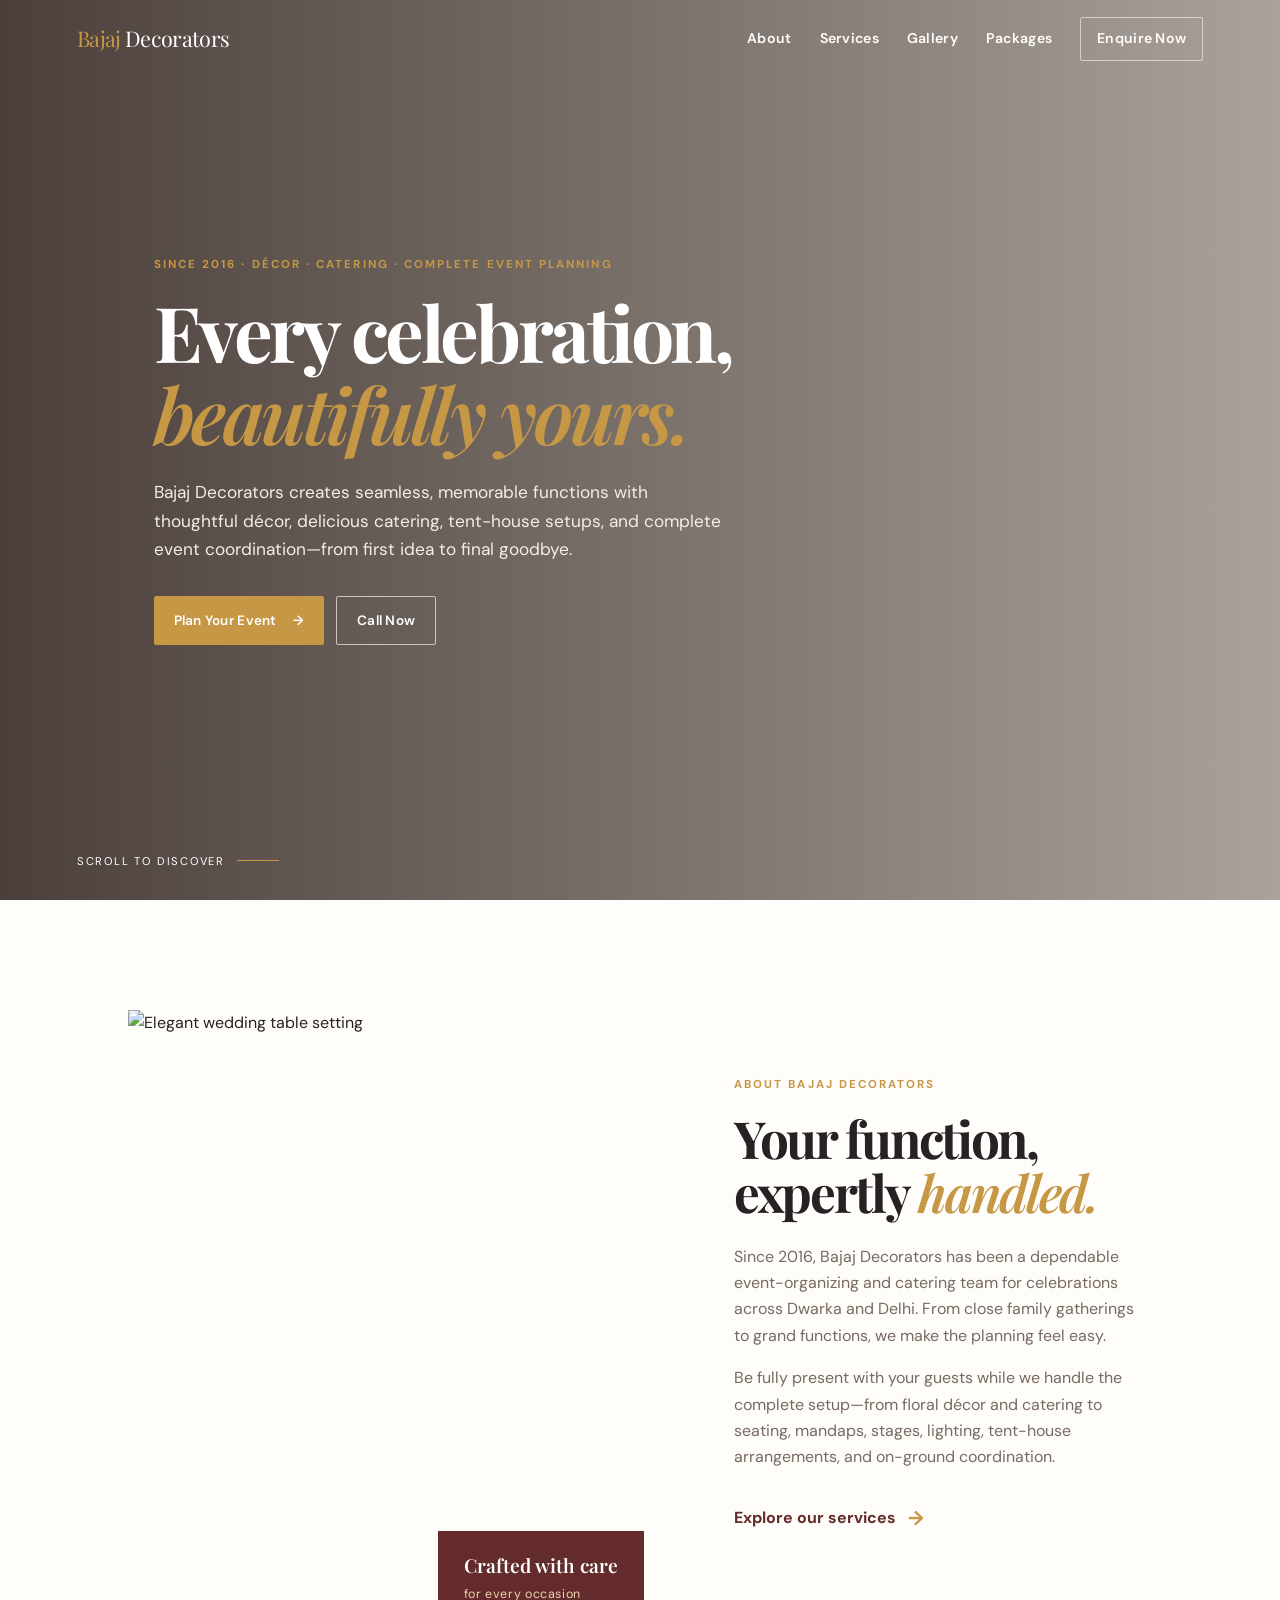
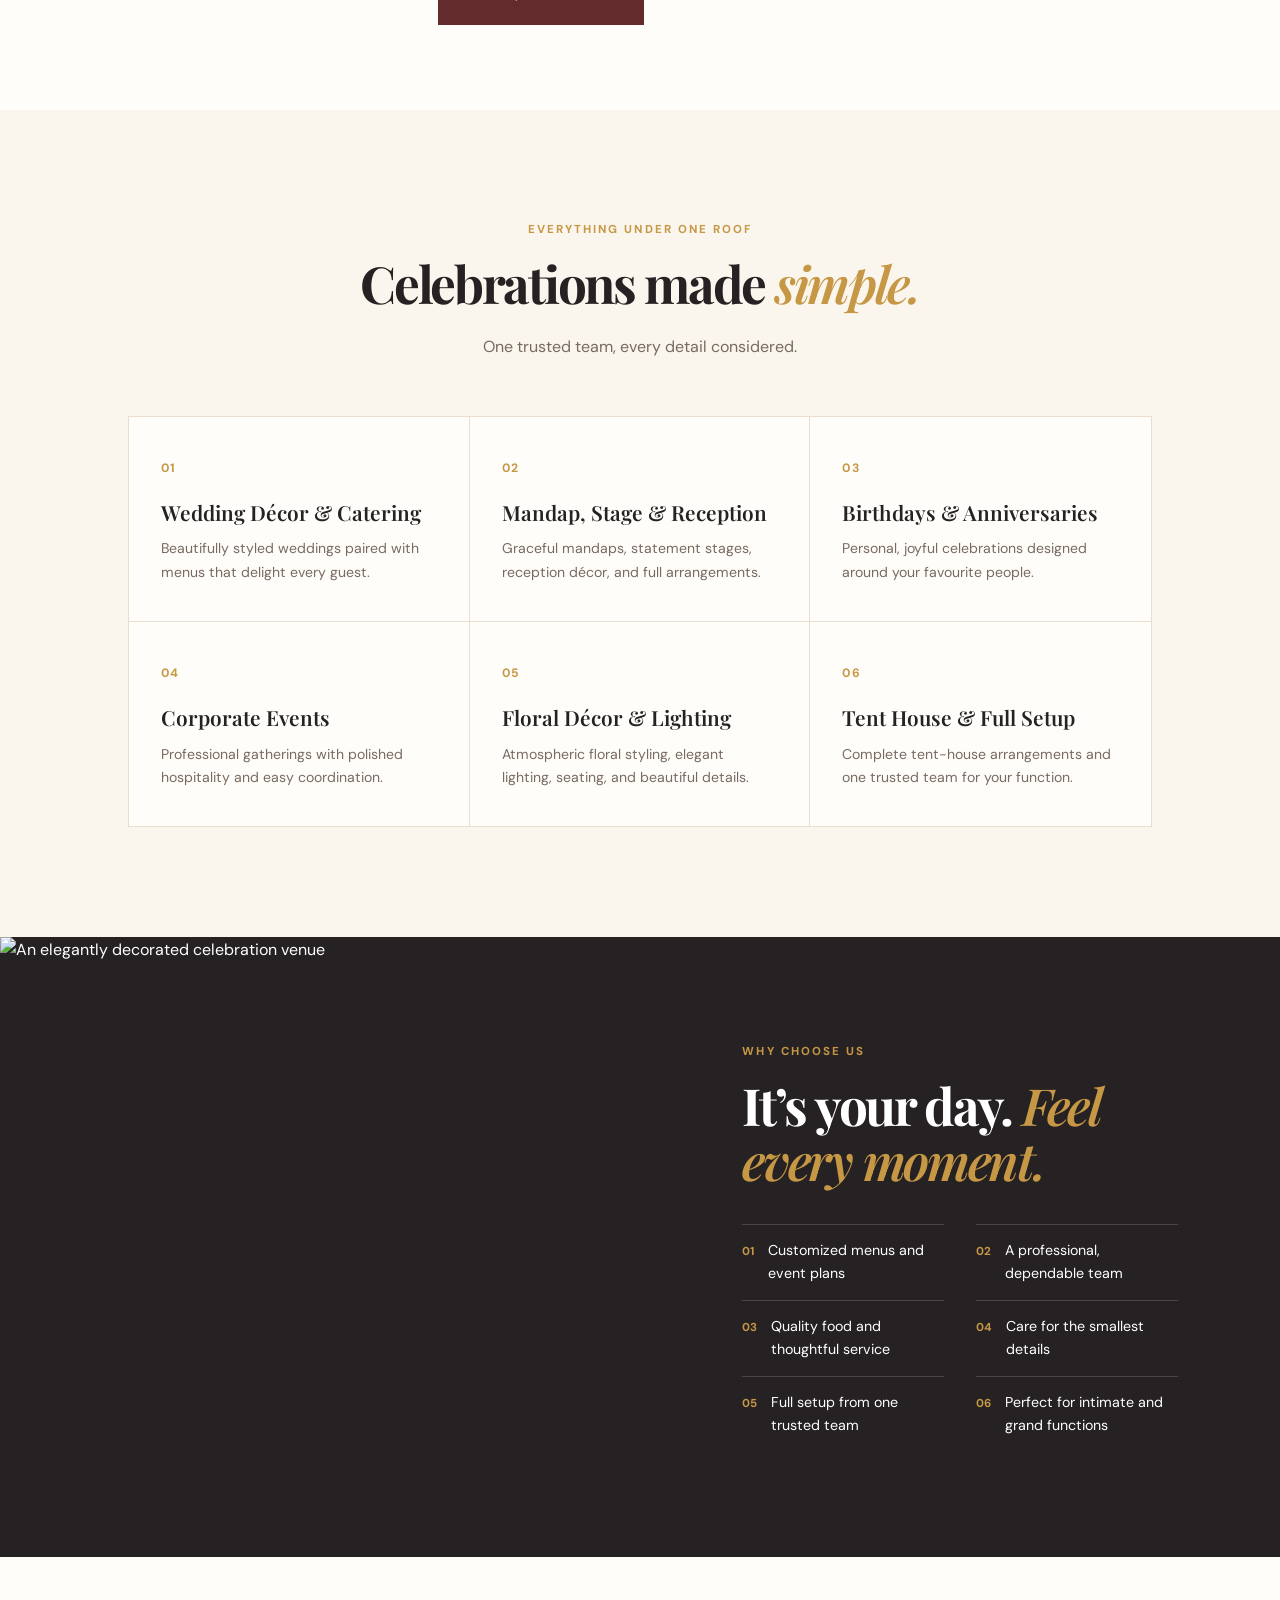
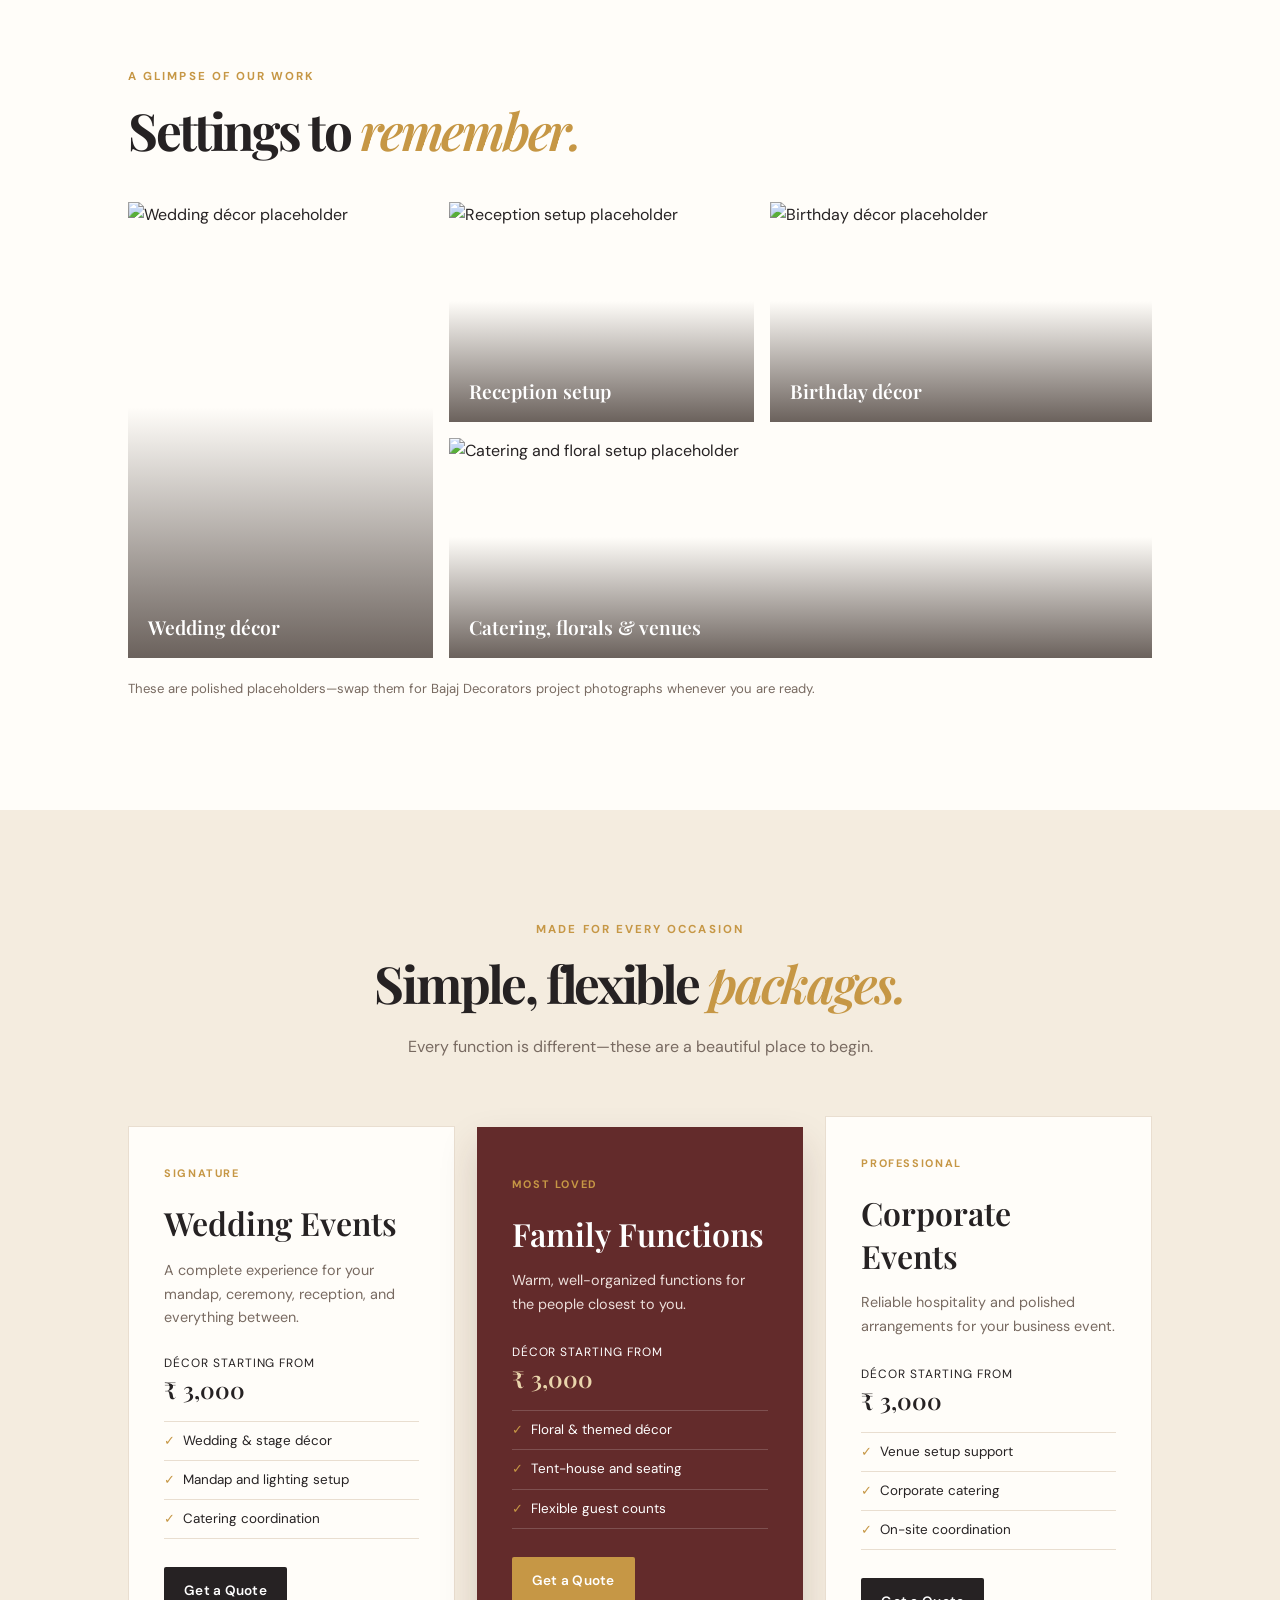
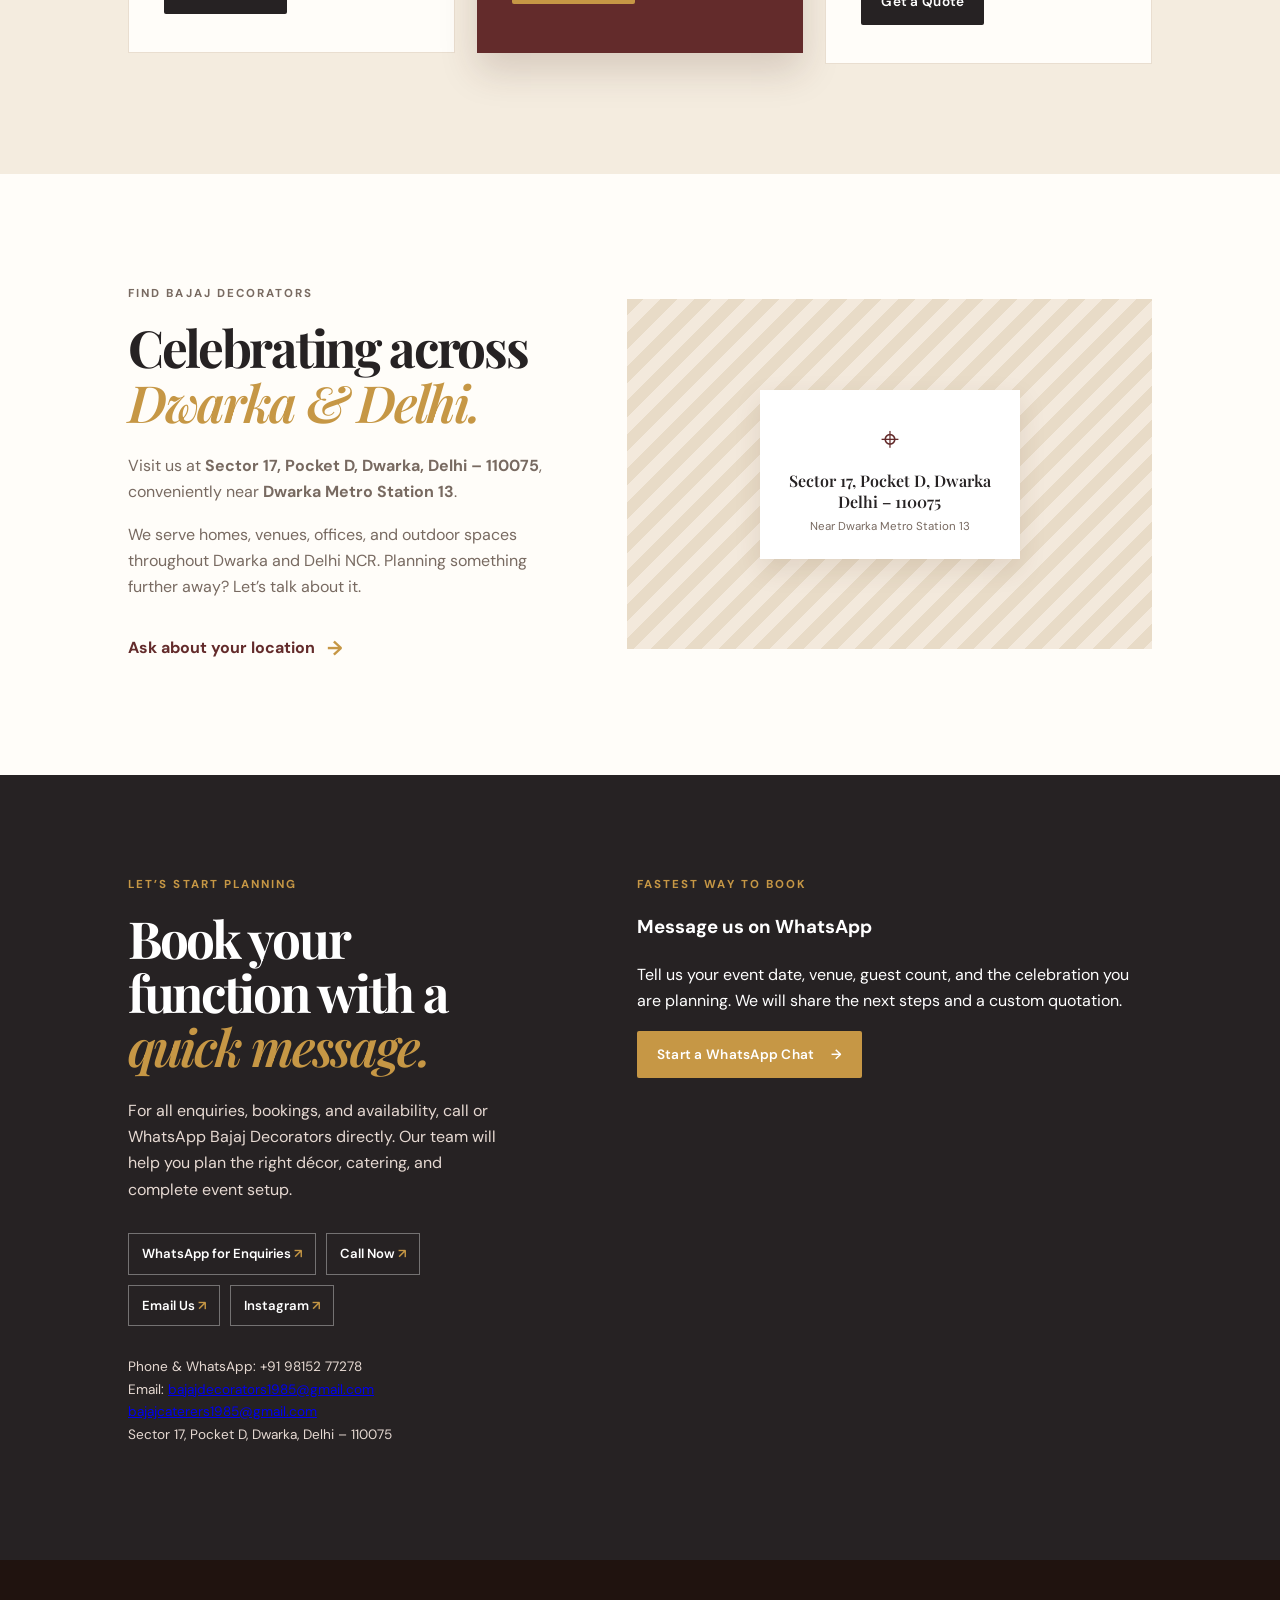
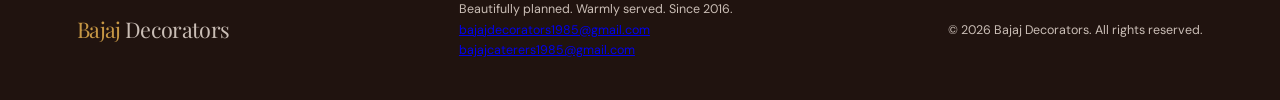
==== index.html @ 20058408 "Add contact-simple.css and updReplace enquiry form with direct WhatsApp contactate contact section A" ====
<!doctype html>
<html lang="en">
<head>
  <meta charset="UTF-8" />
  <meta name="viewport" content="width=device-width, initial-scale=1.0" />
  <meta name="description" content="Bajaj Decorators — wedding décor, catering, tent-house setups, and complete event planning in Dwarka, Delhi." />
  <title>Bajaj Decorators | Event Planning & Catering, Dwarka</title>
  <link rel="preconnect" href="https://fonts.googleapis.com" />
  <link rel="preconnect" href="https://fonts.gstatic.com" crossorigin />
  <link href="https://fonts.googleapis.com/css2?family=DM+Sans:wght@400;500;600;700&family=Playfair+Display:wght@600;700&display=swap" rel="stylesheet" />
  <link rel="stylesheet" href="styles.css" />
  <link rel="stylesheet" href="contact-simple.css" />
  <style>:root { --brown: #262223; }</style>
</head>
<body>
  <header class="site-header" id="top">
    <a class="brand" href="#top" aria-label="Bajaj Decorators home"><span>Bajaj</span> Decorators</a>
    <button class="menu-toggle" aria-label="Open navigation" aria-expanded="false"><span></span><span></span><span></span></button>
    <nav class="nav" aria-label="Main navigation">
      <a href="#about">About</a><a href="#services">Services</a><a href="#gallery">Gallery</a><a href="#packages">Packages</a><a href="#contact" class="nav-cta">Enquire Now</a>
    </nav>
  </header>

  <main>
    <section class="hero">
      <div class="hero-content reveal">
        <p class="eyebrow">Since 2016 · Décor · Catering · Complete Event Planning</p>
        <h1>Every celebration, <em>beautifully yours.</em></h1>
        <p class="hero-copy">Bajaj Decorators creates seamless, memorable functions with thoughtful décor, delicious catering, tent-house setups, and complete event coordination—from first idea to final goodbye.</p>
        <div class="hero-actions"><a class="button button-gold" href="#contact">Plan Your Event <span>→</span></a><a class="button button-outline" href="tel:+919815277278">Call Now</a></div>
      </div>
      <div class="hero-scroll">Scroll to discover <span></span></div>
    </section>

    <section class="intro section" id="about">
      <div class="intro-image reveal"><img src="https://images.unsplash.com/photo-1519225421980-715cb0215aed?auto=format&fit=crop&w=1200&q=85" alt="Elegant wedding table setting" /><div class="image-note">Crafted with care<br><span>for every occasion</span></div></div>
      <div class="intro-copy reveal"><p class="eyebrow">About Bajaj Decorators</p><h2>Your function, expertly <em>handled.</em></h2><p>Since 2016, Bajaj Decorators has been a dependable event-organizing and catering team for celebrations across Dwarka and Delhi. From close family gatherings to grand functions, we make the planning feel easy.</p><p>Be fully present with your guests while we handle the complete setup—from floral décor and catering to seating, mandaps, stages, lighting, tent-house arrangements, and on-ground coordination.</p><a href="#services" class="text-link">Explore our services <span>→</span></a></div>
    </section>

    <section class="services section" id="services">
      <div class="section-heading center reveal"><p class="eyebrow">Everything under one roof</p><h2>Celebrations made <em>simple.</em></h2><p>One trusted team, every detail considered.</p></div>
      <div class="service-grid">
        <article class="service-card reveal"><span>01</span><h3>Wedding Décor & Catering</h3><p>Beautifully styled weddings paired with menus that delight every guest.</p></article>
        <article class="service-card reveal"><span>02</span><h3>Mandap, Stage & Reception</h3><p>Graceful mandaps, statement stages, reception décor, and full arrangements.</p></article>
        <article class="service-card reveal"><span>03</span><h3>Birthdays & Anniversaries</h3><p>Personal, joyful celebrations designed around your favourite people.</p></article>
        <article class="service-card reveal"><span>04</span><h3>Corporate Events</h3><p>Professional gatherings with polished hospitality and easy coordination.</p></article>
        <article class="service-card reveal"><span>05</span><h3>Floral Décor & Lighting</h3><p>Atmospheric floral styling, elegant lighting, seating, and beautiful details.</p></article>
        <article class="service-card reveal"><span>06</span><h3>Tent House & Full Setup</h3><p>Complete tent-house arrangements and one trusted team for your function.</p></article>
      </div>
    </section>

    <section class="why-us"><div class="why-image"><img src="https://images.unsplash.com/photo-1507504031003-b417219a0fde?auto=format&fit=crop&w=1400&q=85" alt="An elegantly decorated celebration venue" /></div><div class="why-content reveal"><p class="eyebrow">Why choose us</p><h2>It’s your day. <em>Feel every moment.</em></h2><div class="reasons"><div><b>01</b><p>Customized menus and event plans</p></div><div><b>02</b><p>A professional, dependable team</p></div><div><b>03</b><p>Quality food and thoughtful service</p></div><div><b>04</b><p>Care for the smallest details</p></div><div><b>05</b><p>Full setup from one trusted team</p></div><div><b>06</b><p>Perfect for intimate and grand functions</p></div></div></div></section>

    <section class="gallery section" id="gallery"><div class="section-heading reveal"><p class="eyebrow">A glimpse of our work</p><h2>Settings to <em>remember.</em></h2></div><div class="gallery-grid"><figure class="gallery-item tall reveal"><img src="https://images.unsplash.com/photo-1464366400600-7168b8af9bc3?auto=format&fit=crop&w=900&q=85" alt="Wedding décor placeholder" /><figcaption>Wedding décor</figcaption></figure><figure class="gallery-item reveal"><img src="https://images.unsplash.com/photo-1519167758481-83f550bb49b3?auto=format&fit=crop&w=900&q=85" alt="Reception setup placeholder" /><figcaption>Reception setup</figcaption></figure><figure class="gallery-item reveal"><img src="https://images.unsplash.com/photo-1530103862676-de8c9debad1d?auto=format&fit=crop&w=900&q=85" alt="Birthday décor placeholder" /><figcaption>Birthday décor</figcaption></figure><figure class="gallery-item wide reveal"><img src="https://images.unsplash.com/photo-1519671482749-fd09be7ccebf?auto=format&fit=crop&w=1200&q=85" alt="Catering and floral setup placeholder" /><figcaption>Catering, florals & venues</figcaption></figure></div><p class="gallery-note">These are polished placeholders—swap them for Bajaj Decorators project photographs whenever you are ready.</p></section>

    <section class="packages section" id="packages"><div class="section-heading center reveal"><p class="eyebrow">Made for every occasion</p><h2>Simple, flexible <em>packages.</em></h2><p>Every function is different—these are a beautiful place to begin.</p></div><div class="package-grid"><article class="package-card reveal"><p class="package-type">Signature</p><h3>Wedding Events</h3><p class="package-copy">A complete experience for your mandap, ceremony, reception, and everything between.</p><p class="price">Décor starting from <strong>₹ 3,000</strong></p><ul><li>Wedding & stage décor</li><li>Mandap and lighting setup</li><li>Catering coordination</li></ul><a href="#contact" class="button button-dark">Get a Quote</a></article><article class="package-card featured reveal"><p class="package-type">Most loved</p><h3>Family Functions</h3><p class="package-copy">Warm, well-organized functions for the people closest to you.</p><p class="price">Décor starting from <strong>₹ 3,000</strong></p><ul><li>Floral & themed décor</li><li>Tent-house and seating</li><li>Flexible guest counts</li></ul><a href="#contact" class="button button-gold">Get a Quote</a></article><article class="package-card reveal"><p class="package-type">Professional</p><h3>Corporate Events</h3><p class="package-copy">Reliable hospitality and polished arrangements for your business event.</p><p class="price">Décor starting from <strong>₹ 3,000</strong></p><ul><li>Venue setup support</li><li>Corporate catering</li><li>On-site coordination</li></ul><a href="#contact" class="button button-dark">Get a Quote</a></article></div></section>

    <section class="location section" id="location"><div class="location-copy reveal"><p class="eyebrow">Find Bajaj Decorators</p><h2>Celebrating across <em>Dwarka & Delhi.</em></h2><p>Visit us at <strong>Sector 17, Pocket D, Dwarka, Delhi – 110075</strong>, conveniently near <strong>Dwarka Metro Station 13</strong>.</p><p>We serve homes, venues, offices, and outdoor spaces throughout Dwarka and Delhi NCR. Planning something further away? Let’s talk about it.</p><a href="#contact" class="text-link">Ask about your location <span>→</span></a></div><div class="map-placeholder reveal"><div><span>⌖</span><b>Sector 17, Pocket D, Dwarka<br>Delhi – 110075</b><small>Near Dwarka Metro Station 13</small></div></div></section>

    <section class="contact" id="contact"><div class="contact-inner"><div class="contact-copy reveal"><p class="eyebrow">Let’s start planning</p><h2>Book your function with a <em>quick message.</em></h2><p>For all enquiries, bookings, and availability, call or WhatsApp Bajaj Decorators directly. Our team will help you plan the right décor, catering, and complete event setup.</p><div class="quick-links"><a href="https://wa.me/919815277278" target="_blank" rel="noopener">WhatsApp for Enquiries <span>↗</span></a><a href="tel:+919815277278">Call Now <span>↗</span></a><a href="mailto:bajajdecorators1985@gmail.com">Email Us <span>↗</span></a><a href="https://www.instagram.com/baraat.and.battalion?utm_source=ig_web_button_share_sheet&amp;stkn=ZDNlZDc0MzIxNw==" target="_blank" rel="noopener">Instagram <span>↗</span></a></div><p class="contact-details">Phone & WhatsApp: +91 98152 77278<br>Email: <a href="mailto:bajajdecorators1985@gmail.com">bajajdecorators1985@gmail.com</a><br><a href="mailto:bajajcaterers1985@gmail.com">bajajcaterers1985@gmail.com</a><br>Sector 17, Pocket D, Dwarka, Delhi – 110075</p></div><div class="contact-message reveal"><p class="eyebrow">Fastest way to book</p><h3>Message us on WhatsApp</h3><p>Tell us your event date, venue, guest count, and the celebration you are planning. We will share the next steps and a custom quotation.</p><a class="button button-gold" href="https://wa.me/919815277278" target="_blank" rel="noopener">Start a WhatsApp Chat <span>→</span></a></div></div></section>
  </main>
  <footer><a class="brand" href="#top"><span>Bajaj</span> Decorators</a><p>Beautifully planned. Warmly served. Since 2016.<br><a href="mailto:bajajdecorators1985@gmail.com">bajajdecorators1985@gmail.com</a><br><a href="mailto:bajajcaterers1985@gmail.com">bajajcaterers1985@gmail.com</a></p><p>© <span id="year"></span> Bajaj Decorators. All rights reserved.</p></footer>
  <script src="script.js"></script>
</body>
</html>
---- styles.css ----
:root{--cream:#fbf6ed;--paper:#fffdf9;--gold:#c69745;--gold-light:#e9d5ac;--maroon:#632b2b;--brown:#2c1c17;--muted:#786a61;--line:#e9ded0;--serif:'Playfair Display',Georgia,serif;--sans:'DM Sans',Arial,sans-serif}*{box-sizing:border-box}html{scroll-behavior:smooth}body{margin:0;background:var(--cream);color:var(--brown);font-family:var(--sans);font-size:16px;line-height:1.65}.site-header{height:78px;width:100%;display:flex;align-items:center;justify-content:space-between;padding:0 clamp(24px,6vw,96px);position:absolute;z-index:10;color:#fff}.brand{font-family:var(--serif);font-size:1.35rem;color:inherit;text-decoration:none;letter-spacing:-.03em}.brand span{color:var(--gold)}.nav{display:flex;align-items:center;gap:28px}.nav a{color:inherit;text-decoration:none;font-size:.88rem;font-weight:600;letter-spacing:.02em}.nav a:not(.nav-cta):hover{color:var(--gold-light)}.nav-cta{border:1px solid rgba(255,255,255,.55);padding:9px 16px;border-radius:2px}.menu-toggle{display:none;background:transparent;border:0;padding:8px}.menu-toggle span{display:block;width:24px;height:2px;background:#fff;margin:5px}.hero{min-height:780px;min-height:100svh;display:flex;align-items:center;padding:130px clamp(24px,12vw,190px);background:linear-gradient(90deg,rgba(30,17,13,.8),rgba(30,17,13,.37)),url('https://images.unsplash.com/photo-1507504031003-b417219a0fde?auto=format&fit=crop&w=2000&q=90') center/cover;color:#fff;position:relative}.hero-content{max-width:680px}.eyebrow{text-transform:uppercase;color:var(--gold);font-size:.72rem;font-weight:700;letter-spacing:.18em;margin:0 0 17px}.hero h1,.section h2,.why-content h2,.contact h2{font:700 clamp(2.75rem,6vw,5.5rem)/1.06 var(--serif);letter-spacing:-.045em;margin:0 0 24px}.section h2,.why-content h2,.contact h2{font-size:clamp(2.25rem,4vw,4rem)}em{font-weight:600;color:var(--gold);font-style:italic}.hero-copy{max-width:570px;font-size:1.08rem;color:#f4ede8;margin-bottom:32px}.hero-actions{display:flex;gap:12px;flex-wrap:wrap}.button{display:inline-flex;align-items:center;justify-content:center;gap:16px;text-decoration:none;border:0;cursor:pointer;font:600 .85rem var(--sans);letter-spacing:.02em;padding:15px 20px;border-radius:2px;transition:.25s}.button:hover{transform:translateY(-3px);box-shadow:0 10px 20px rgba(31,15,7,.16)}.button-gold{background:var(--gold);color:#fff}.button-outline{border:1px solid rgba(255,255,255,.65);color:#fff}.button-dark{background:var(--brown);color:#fff}.hero-scroll{font-size:.7rem;text-transform:uppercase;letter-spacing:.16em;position:absolute;bottom:30px;left:clamp(24px,6vw,96px);display:flex;gap:12px;align-items:center}.hero-scroll span{width:42px;height:1px;background:var(--gold)}.section{padding:110px clamp(24px,10vw,160px)}.intro{display:grid;grid-template-columns:1.08fr .92fr;align-items:center;gap:clamp(45px,9vw,140px);background:var(--paper)}.intro-image{position:relative}.intro-image img{display:block;width:100%;height:590px;object-fit:cover}.image-note{background:var(--maroon);color:#fff;padding:22px 26px;position:absolute;bottom:-25px;right:-25px;font:600 1.2rem/1.3 var(--serif)}.image-note span{font:400 .78rem var(--sans);color:var(--gold-light);letter-spacing:.05em}.intro-copy>p:not(.eyebrow),.location-copy>p{color:var(--muted);max-width:540px}.text-link{display:inline-flex;margin-top:15px;gap:12px;align-items:center;color:var(--maroon);font-weight:700;text-decoration:none}.text-link span{color:var(--gold);font-size:1.25rem}.services{background:var(--cream)}.center{text-align:center}.section-heading{max-width:670px;margin:0 auto 55px}.section-heading>p:last-child{color:var(--muted)}.service-grid{display:grid;grid-template-columns:repeat(3,1fr);border:1px solid var(--line)}.service-card{padding:37px 32px;border-right:1px solid var(--line);border-bottom:1px solid var(--line);background:var(--paper);transition:.25s}.service-card:nth-child(3n){border-right:0}.service-card:nth-last-child(-n+3){border-bottom:0}.service-card:hover{background:var(--maroon);color:#fff;transform:scale(1.02);position:relative;z-index:1;box-shadow:0 10px 24px #50201d33}.service-card span{color:var(--gold);font-size:.76rem;font-weight:700;letter-spacing:.1em}.service-card h3{font:600 1.3rem/1.22 var(--serif);margin:20px 0 12px}.service-card p{font-size:.88rem;color:var(--muted);margin:0}.service-card:hover p{color:#f3ddd2}.why-us{display:grid;grid-template-columns:1fr 1fr;background:var(--brown);color:#fff}.why-image{min-height:620px}.why-image img{width:100%;height:100%;object-fit:cover}.why-content{padding:90px clamp(30px,8vw,120px);align-self:center}.why-content h2{max-width:540px}.reasons{display:grid;grid-template-columns:1fr 1fr;gap:0 32px;margin-top:37px}.reasons div{border-top:1px solid #ffffff2b;padding:14px 0;display:flex;gap:14px;align-items:baseline}.reasons b{color:var(--gold);font-size:.72rem}.reasons p{font-size:.89rem;margin:0}.gallery{background:var(--paper)}.gallery .section-heading{margin:0 0 45px}.gallery-grid{display:grid;grid-template-columns:1fr 1fr 1.25fr;grid-template-rows:220px 220px;gap:16px}.gallery-item{position:relative;overflow:hidden;margin:0}.gallery-item img{width:100%;height:100%;object-fit:cover;display:block;transition:.5s}.gallery-item:hover img{transform:scale(1.07)}.gallery-item:after{content:'';position:absolute;inset:0;background:linear-gradient(transparent 45%,#1e110ba8)}.gallery-item figcaption{position:absolute;bottom:18px;left:20px;color:#fff;font:600 1.2rem var(--serif);z-index:1}.gallery-item.tall{grid-row:span 2}.gallery-item.wide{grid-column:span 2}.gallery-note{font-size:.82rem;color:var(--muted);margin:20px 0 0}.packages{background:#f4ecdf}.package-grid{display:grid;grid-template-columns:repeat(3,1fr);gap:22px;align-items:center;max-width:1170px;margin:auto}.package-card{background:var(--paper);padding:38px 35px;border:1px solid var(--line);min-height:440px}.package-card.featured{background:var(--maroon);color:#fff;padding-top:49px;padding-bottom:49px;border:0;box-shadow:0 18px 35px #48231c2b}.package-type{text-transform:uppercase;letter-spacing:.15em;font-size:.68rem;color:var(--gold);font-weight:700;margin:0 0 18px}.package-card h3{font:600 2rem var(--serif);margin:0 0 12px}.package-copy{font-size:.9rem;color:var(--muted);min-height:50px}.featured .package-copy{color:#ecdeda}.price{font-size:.75rem;text-transform:uppercase;letter-spacing:.08em;margin:24px 0 16px}.price strong{display:block;font:600 1.45rem var(--serif);text-transform:none;letter-spacing:0;color:var(--brown)}.featured .price strong{color:var(--gold-light)}.package-card ul{padding:0;list-style:none;border-top:1px solid var(--line);margin:0 0 28px}.package-card li{font-size:.84rem;padding:8px 0;border-bottom:1px solid var(--line)}.package-card li:before{content:'✓';color:var(--gold);margin-right:8px}.featured ul,.featured li{border-color:#ffffff2c}.location{display:grid;grid-template-columns:.9fr 1.1fr;gap:70px;align-items:center;background:var(--paper)}.map-placeholder{background:linear-gradient(135deg,#e8dbc7 25%,#f3e9dc 25% 50%,#e8dbc7 50% 75%,#f3e9dc 75%);background-size:34px 34px;min-height:350px;display:grid;place-items:center;text-align:center}.map-placeholder div{background:#fff;padding:23px 29px;box-shadow:0 10px 25px #5933181e;display:grid;gap:5px}.map-placeholder span{color:var(--maroon);font-size:2rem}.map-placeholder b{font:600 1rem var(--serif)}.map-placeholder small{color:var(--muted);font-size:.72rem}.contact{background:var(--brown);color:#fff;padding:100px clamp(24px,10vw,160px)}.contact-inner{display:grid;grid-template-columns:.85fr 1.15fr;gap:clamp(50px,10vw,150px);max-width:1250px;margin:auto}.contact-copy>p:not(.eyebrow){color:#e6d9d2;max-width:440px}.quick-links{display:flex;flex-wrap:wrap;gap:10px;margin:30px 0}.quick-links a{border:1px solid #ffffff5c;color:#fff;text-decoration:none;padding:9px 13px;font-size:.82rem;font-weight:600}.quick-links span{color:var(--gold)}.contact-details{font-size:.85rem;color:var(--gold-light)}.enquiry-form{background:var(--paper);padding:33px;color:var(--brown);display:grid;gap:17px}.enquiry-form label{font-size:.76rem;font-weight:700;letter-spacing:.04em;display:grid;gap:6px}.enquiry-form input,.enquiry-form select,.enquiry-form textarea{font:400 .9rem var(--sans);padding:11px 0;border:0;border-bottom:1px solid var(--line);background:transparent;color:var(--brown);outline:none}.enquiry-form input:focus,.enquiry-form select:focus,.enquiry-form textarea:focus{border-color:var(--gold)}.form-row{display:grid;grid-template-columns:1fr 1fr;gap:22px}.form-status{margin:0;color:var(--maroon);font-size:.83rem}footer{display:grid;grid-template-columns:1fr 1fr 1fr;gap:20px;align-items:center;padding:27px clamp(24px,6vw,96px);background:#20130f;color:#cabeb6;font-size:.78rem}footer p:last-child{text-align:right}.reveal{opacity:0;transform:translateY(18px);transition:opacity .7s ease,transform .7s ease}.reveal.visible{opacity:1;transform:none}@media(max-width:850px){.site-header{height:65px;padding:0 24px}.menu-toggle{display:block;z-index:2}.nav{display:none;position:absolute;top:0;right:0;left:0;padding:80px 24px 24px;background:var(--brown);flex-direction:column;align-items:flex-start;gap:18px}.nav.open{display:flex}.nav-cta{width:100%;text-align:center}.hero{min-height:650px;padding:110px 24px 80px}.hero-scroll{left:24px}.section{padding:75px 24px}.intro,.location,.contact-inner{grid-template-columns:1fr}.intro-image img{height:430px}.intro{gap:55px}.image-note{right:12px;bottom:-18px}.service-grid{grid-template-columns:1fr 1fr}.service-card:nth-child(3n){border-right:1px solid var(--line)}.service-card:nth-child(2n){border-right:0}.service-card:nth-last-child(-n+3){border-bottom:1px solid var(--line)}.service-card:nth-last-child(-n+2){border-bottom:0}.why-us{grid-template-columns:1fr}.why-image{min-height:350px}.why-content{padding:70px 24px}.gallery-grid{grid-template-columns:1fr 1fr;grid-template-rows:200px 200px 200px}.gallery-item.tall{grid-row:span 2}.gallery-item.wide{grid-column:span 2}.package-grid{grid-template-columns:1fr;max-width:500px}.package-card,.package-card.featured{min-height:0;padding:35px}.location{gap:40px}.contact{padding:75px 24px}footer{grid-template-columns:1fr;text-align:center;padding:30px 24px}footer p{margin:0}footer p:last-child{text-align:center}}@media(max-width:480px){.hero h1{font-size:2.85rem}.hero-copy{font-size:.96rem}.section h2,.why-content h2,.contact h2{font-size:2.45rem}.service-grid,.reasons,.gallery-grid,.form-row{grid-template-columns:1fr}.service-card,.service-card:nth-child(3n){border-right:0}.service-card:nth-last-child(-n+2){border-bottom:1px solid var(--line)}.service-card:last-child{border-bottom:0}.gallery-grid{grid-template-rows:220px 180px 180px 200px}.gallery-item.tall{grid-row:span 1}.gallery-item.wide{grid-column:span 1}.reasons{gap:0}.map-placeholder{min-height:260px}}
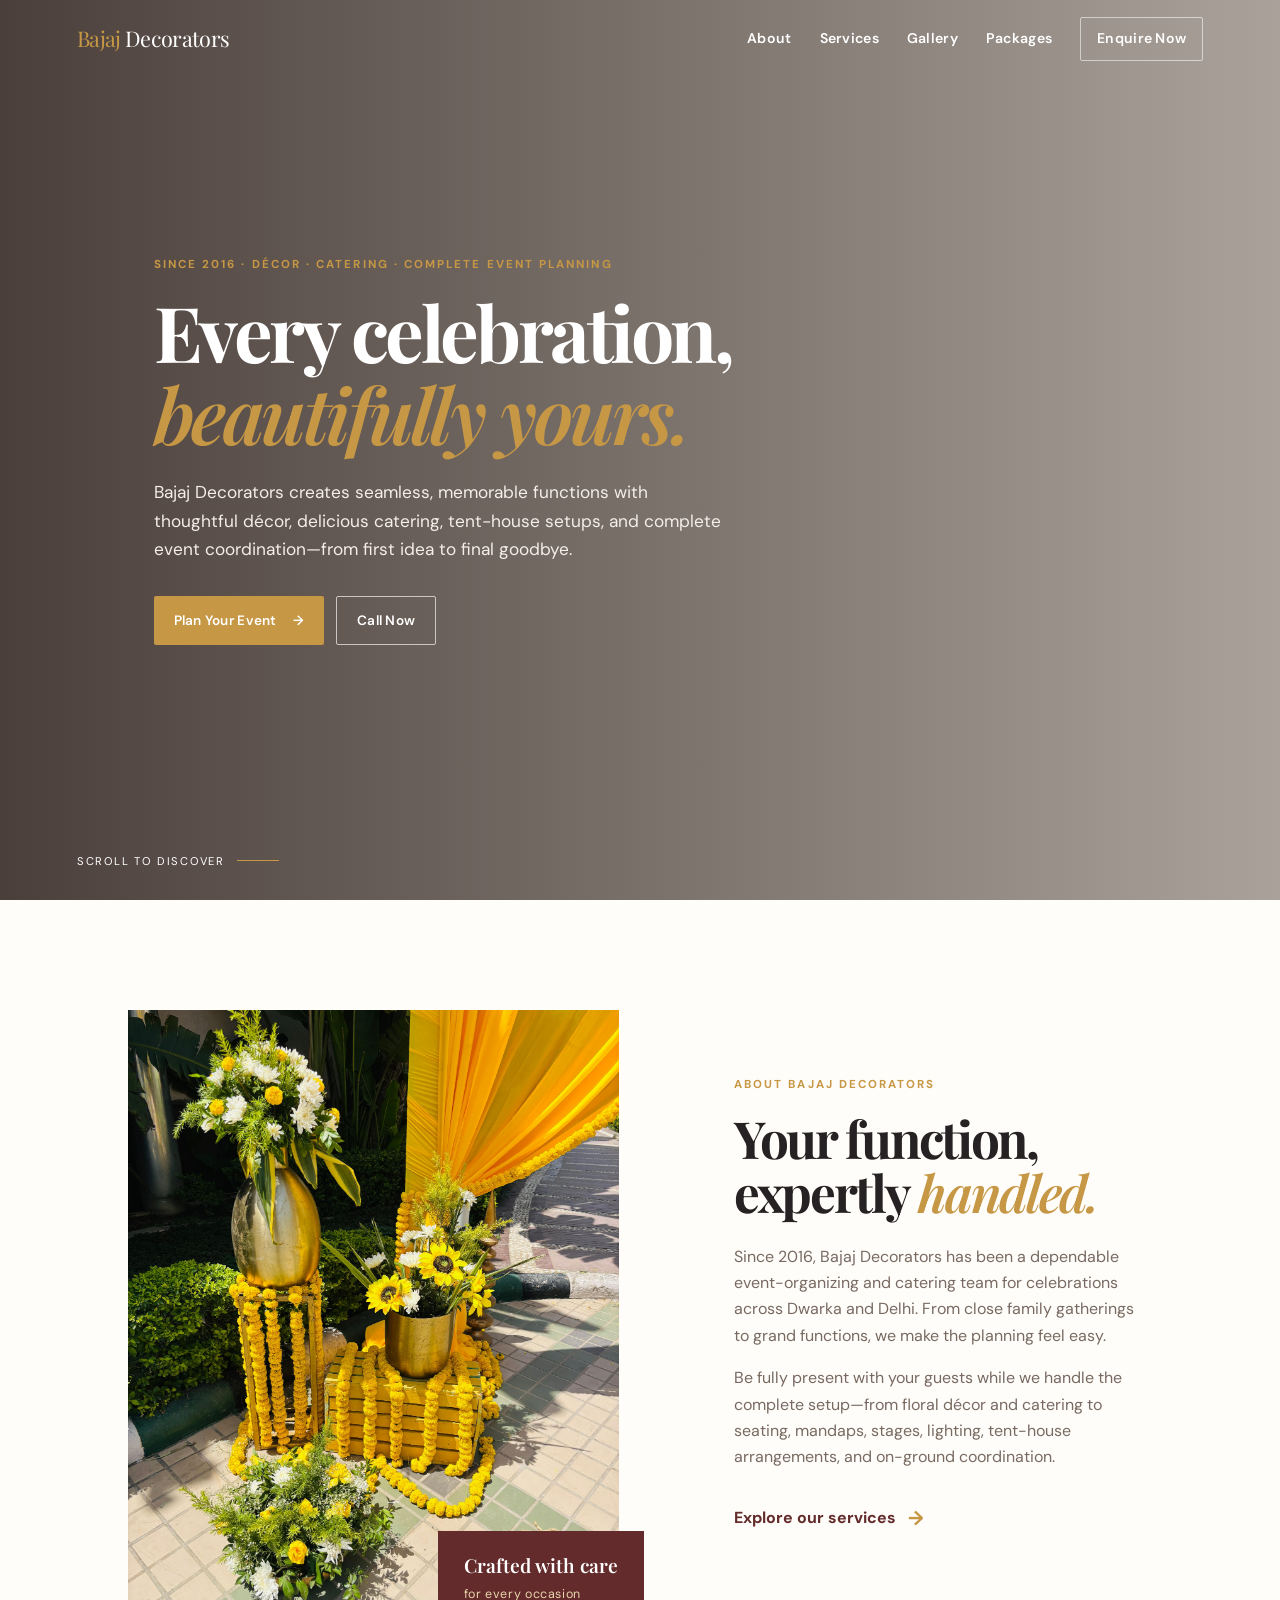
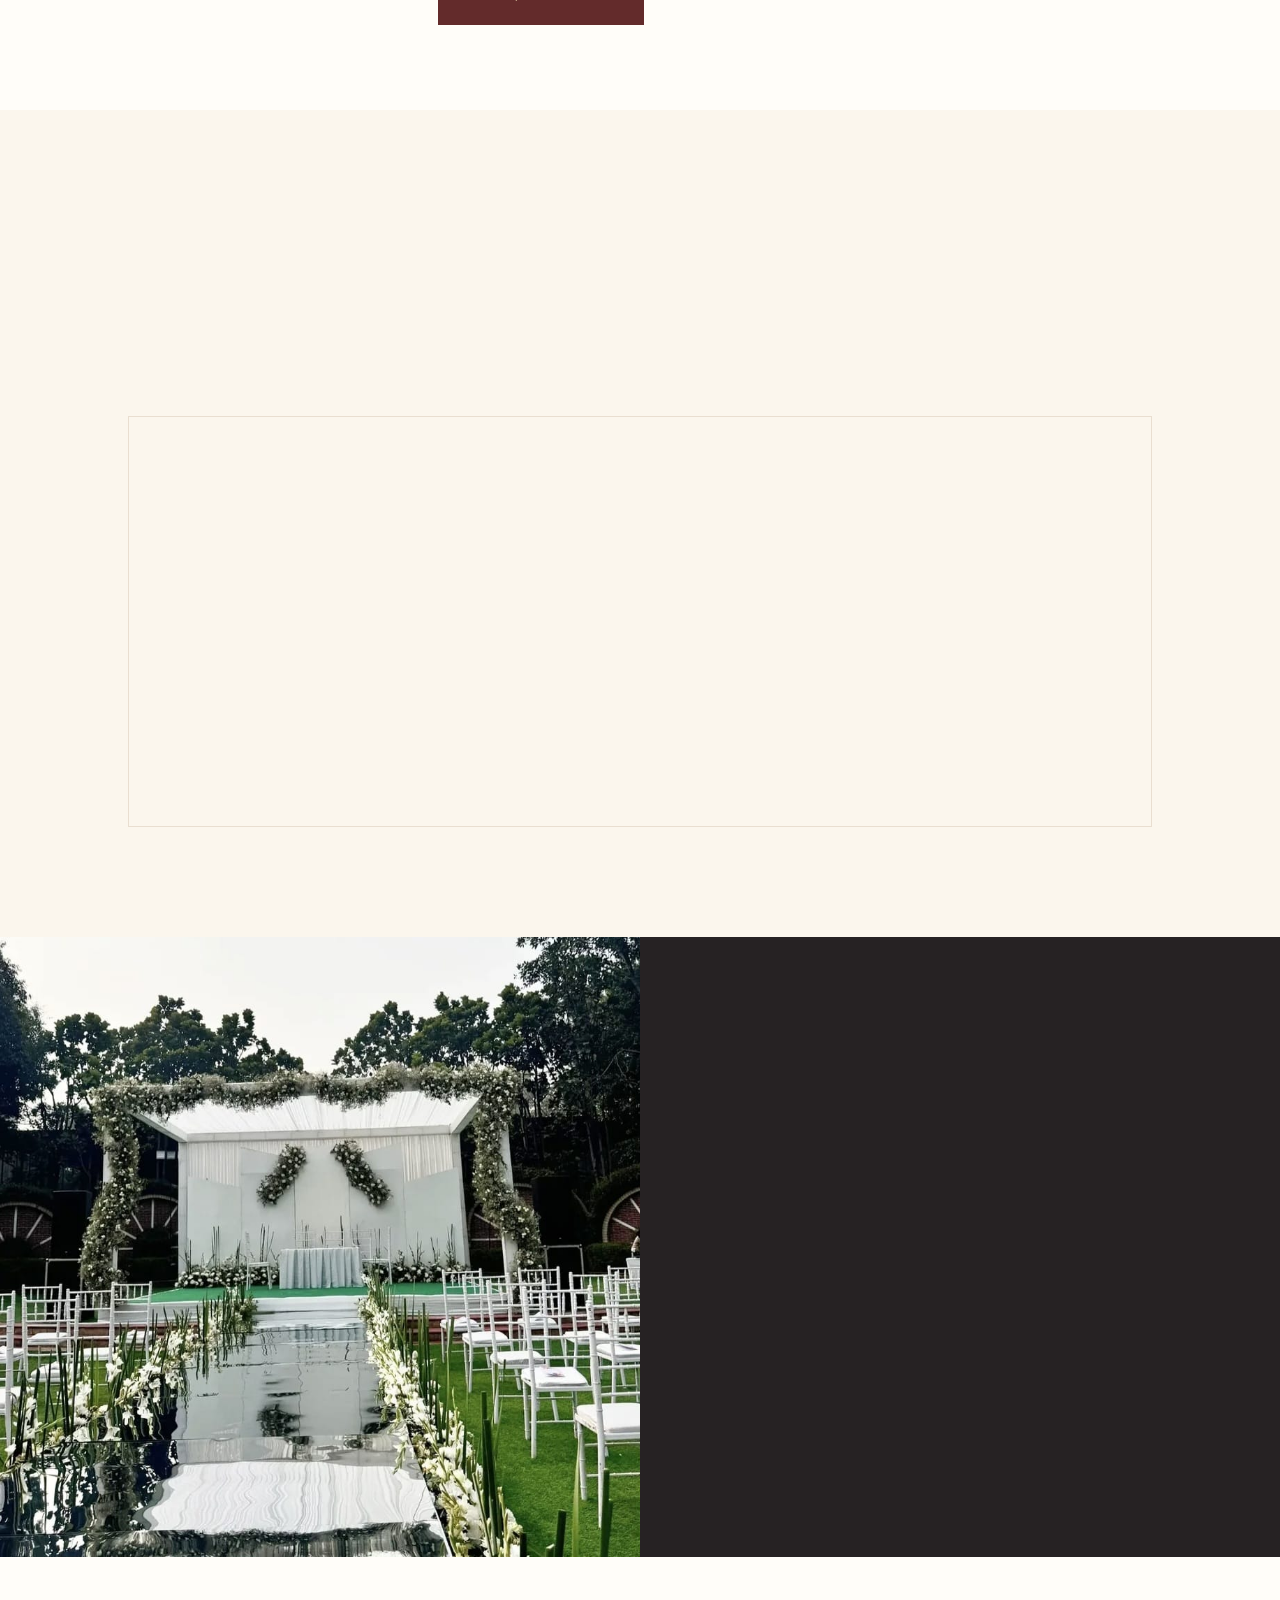
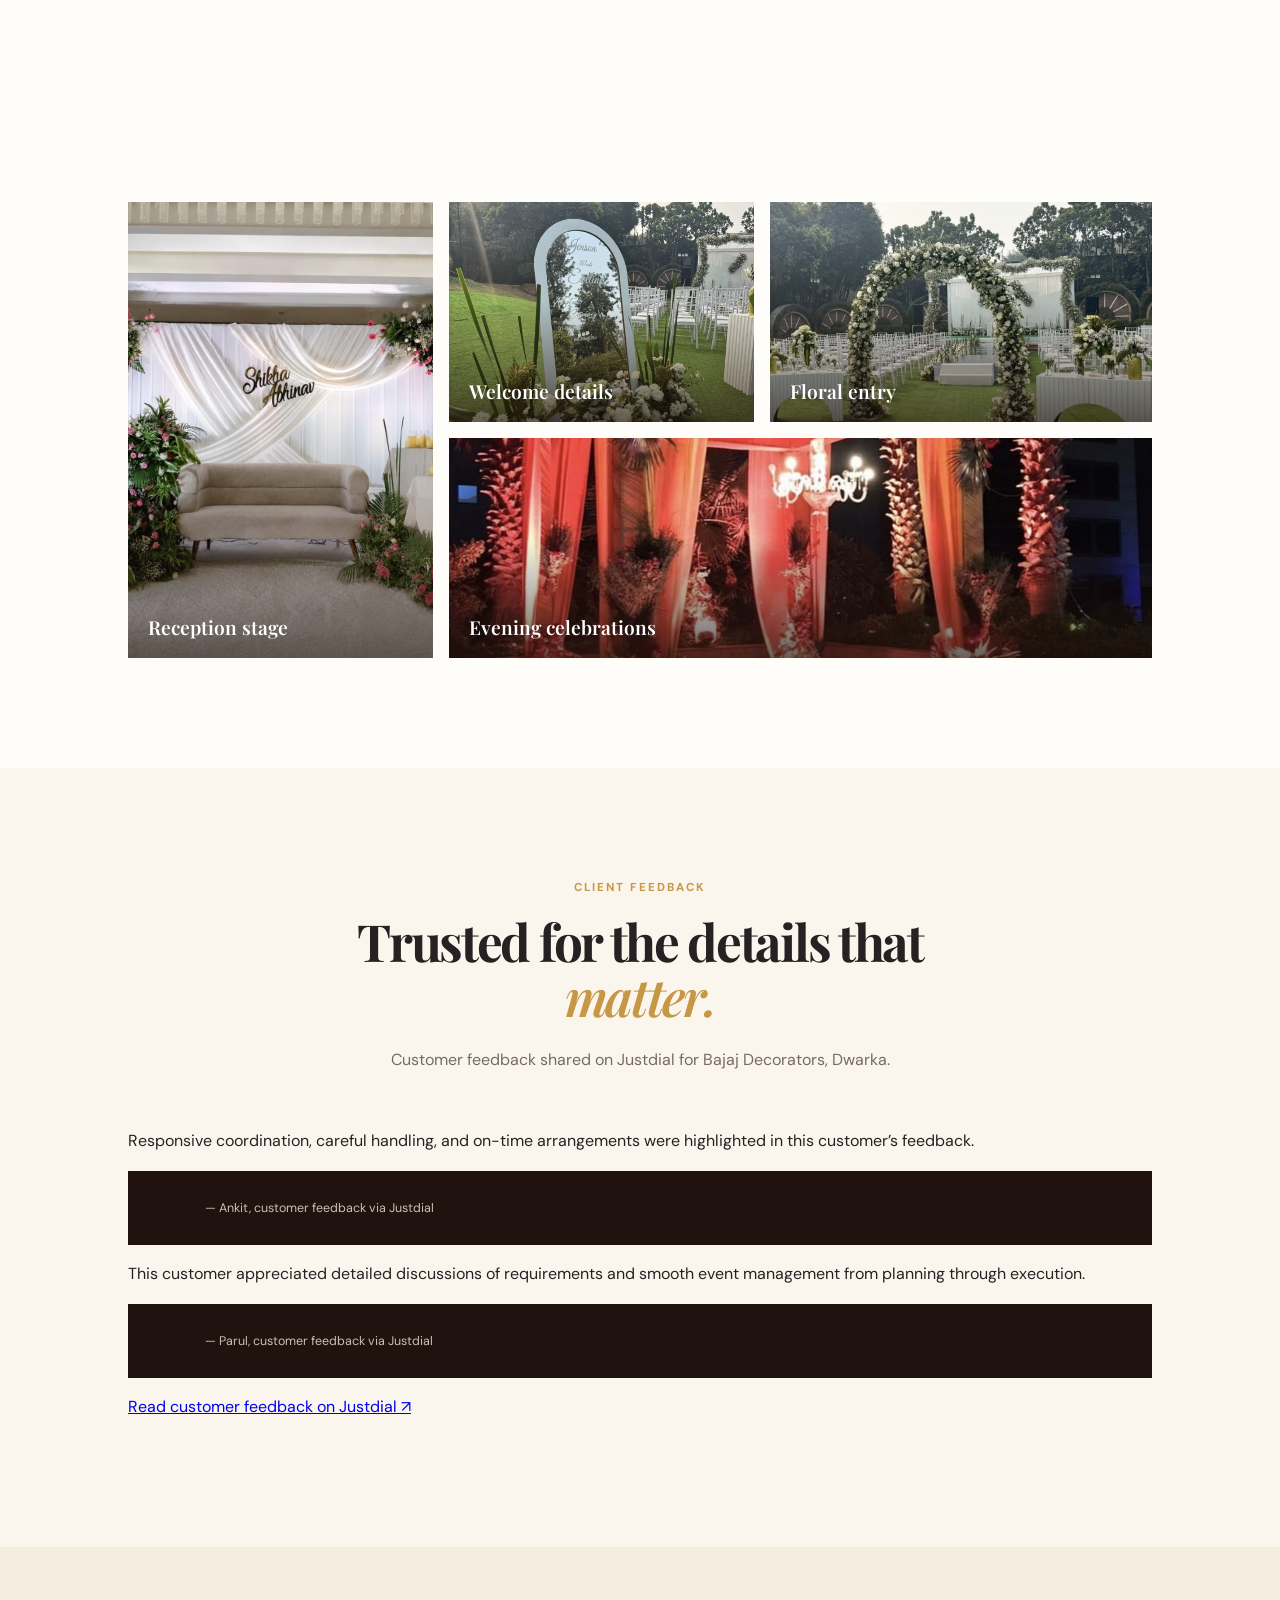
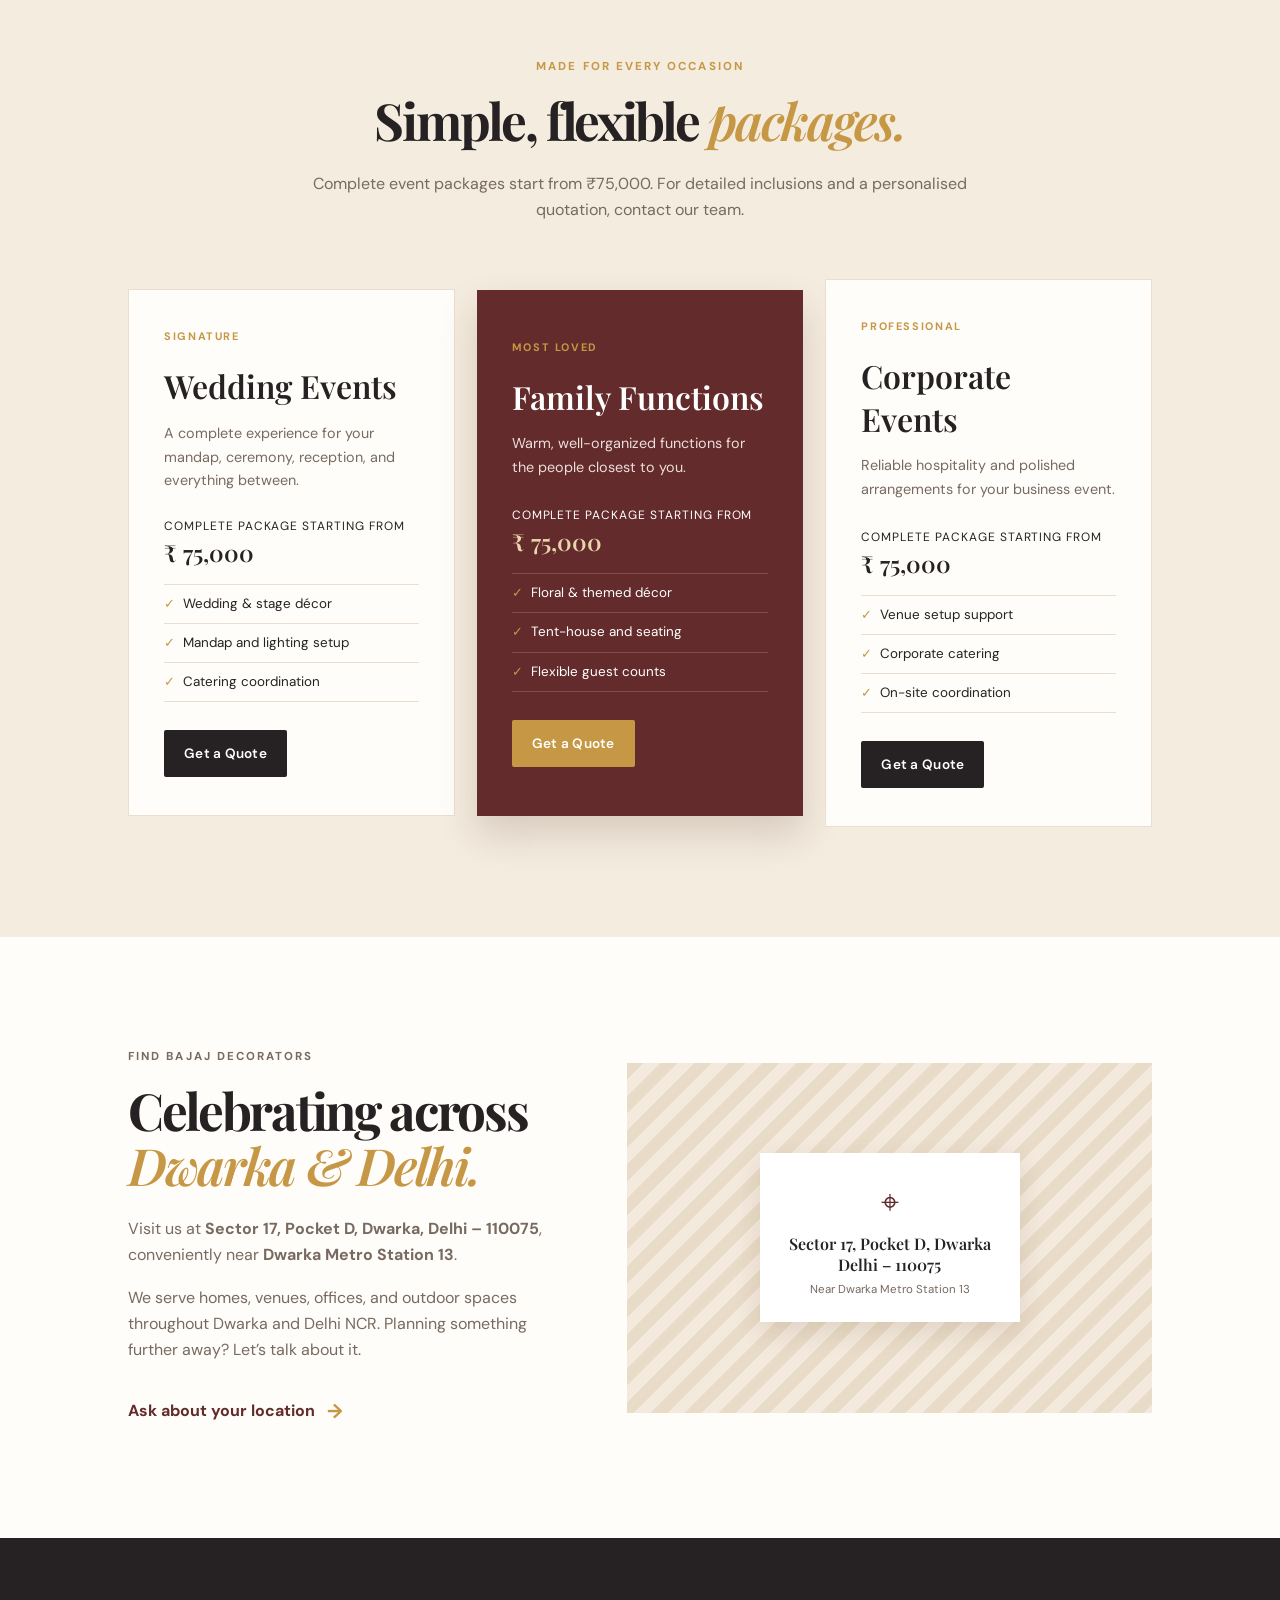
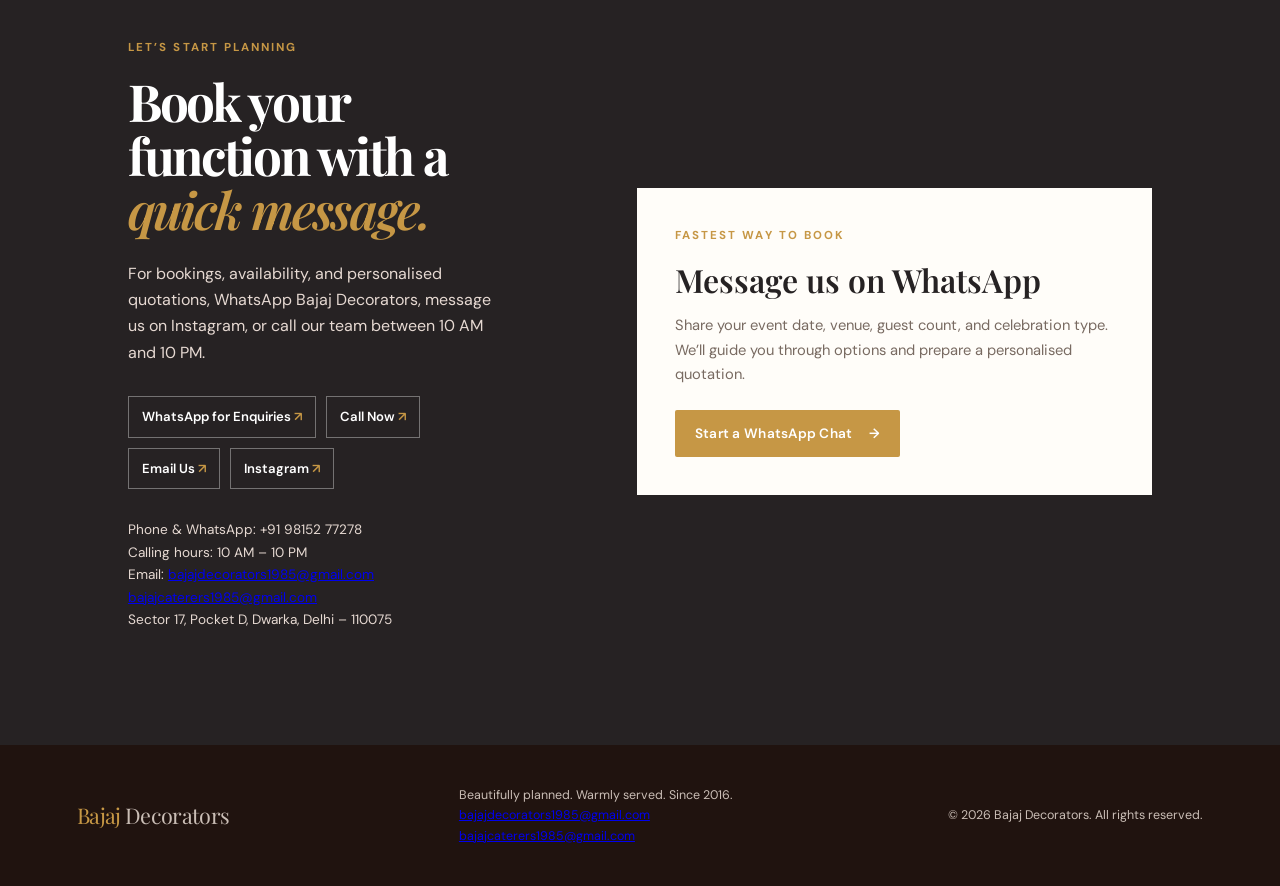
==== commit 8d74c816: "Refactor index.html structure and content" ====
--- a/index.html
+++ b/index.html
@@ -13,51 +13,17 @@
   <style>:root { --brown: #262223; }</style>
 </head>
 <body>
-  <header class="site-header" id="top">
-    <a class="brand" href="#top" aria-label="Bajaj Decorators home"><span>Bajaj</span> Decorators</a>
-    <button class="menu-toggle" aria-label="Open navigation" aria-expanded="false"><span></span><span></span><span></span></button>
-    <nav class="nav" aria-label="Main navigation">
-      <a href="#about">About</a><a href="#services">Services</a><a href="#gallery">Gallery</a><a href="#packages">Packages</a><a href="#contact" class="nav-cta">Enquire Now</a>
-    </nav>
-  </header>
-
+  <header class="site-header" id="top"><a class="brand" href="#top" aria-label="Bajaj Decorators home"><span>Bajaj</span> Decorators</a><button class="menu-toggle" aria-label="Open navigation" aria-expanded="false"><span></span><span></span><span></span></button><nav class="nav" aria-label="Main navigation"><a href="#about">About</a><a href="#services">Services</a><a href="#gallery">Gallery</a><a href="#packages">Packages</a><a href="#contact" class="nav-cta">Enquire Now</a></nav></header>
   <main>
-    <section class="hero">
-      <div class="hero-content reveal">
-        <p class="eyebrow">Since 2016 · Décor · Catering · Complete Event Planning</p>
-        <h1>Every celebration, <em>beautifully yours.</em></h1>
-        <p class="hero-copy">Bajaj Decorators creates seamless, memorable functions with thoughtful décor, delicious catering, tent-house setups, and complete event coordination—from first idea to final goodbye.</p>
-        <div class="hero-actions"><a class="button button-gold" href="#contact">Plan Your Event <span>→</span></a><a class="button button-outline" href="tel:+919815277278">Call Now</a></div>
-      </div>
-      <div class="hero-scroll">Scroll to discover <span></span></div>
-    </section>
-
-    <section class="intro section" id="about">
-      <div class="intro-image reveal"><img src="https://images.unsplash.com/photo-1519225421980-715cb0215aed?auto=format&fit=crop&w=1200&q=85" alt="Elegant wedding table setting" /><div class="image-note">Crafted with care<br><span>for every occasion</span></div></div>
-      <div class="intro-copy reveal"><p class="eyebrow">About Bajaj Decorators</p><h2>Your function, expertly <em>handled.</em></h2><p>Since 2016, Bajaj Decorators has been a dependable event-organizing and catering team for celebrations across Dwarka and Delhi. From close family gatherings to grand functions, we make the planning feel easy.</p><p>Be fully present with your guests while we handle the complete setup—from floral décor and catering to seating, mandaps, stages, lighting, tent-house arrangements, and on-ground coordination.</p><a href="#services" class="text-link">Explore our services <span>→</span></a></div>
-    </section>
-
-    <section class="services section" id="services">
-      <div class="section-heading center reveal"><p class="eyebrow">Everything under one roof</p><h2>Celebrations made <em>simple.</em></h2><p>One trusted team, every detail considered.</p></div>
-      <div class="service-grid">
-        <article class="service-card reveal"><span>01</span><h3>Wedding Décor & Catering</h3><p>Beautifully styled weddings paired with menus that delight every guest.</p></article>
-        <article class="service-card reveal"><span>02</span><h3>Mandap, Stage & Reception</h3><p>Graceful mandaps, statement stages, reception décor, and full arrangements.</p></article>
-        <article class="service-card reveal"><span>03</span><h3>Birthdays & Anniversaries</h3><p>Personal, joyful celebrations designed around your favourite people.</p></article>
-        <article class="service-card reveal"><span>04</span><h3>Corporate Events</h3><p>Professional gatherings with polished hospitality and easy coordination.</p></article>
-        <article class="service-card reveal"><span>05</span><h3>Floral Décor & Lighting</h3><p>Atmospheric floral styling, elegant lighting, seating, and beautiful details.</p></article>
-        <article class="service-card reveal"><span>06</span><h3>Tent House & Full Setup</h3><p>Complete tent-house arrangements and one trusted team for your function.</p></article>
-      </div>
-    </section>
-
-    <section class="why-us"><div class="why-image"><img src="https://images.unsplash.com/photo-1507504031003-b417219a0fde?auto=format&fit=crop&w=1400&q=85" alt="An elegantly decorated celebration venue" /></div><div class="why-content reveal"><p class="eyebrow">Why choose us</p><h2>It’s your day. <em>Feel every moment.</em></h2><div class="reasons"><div><b>01</b><p>Customized menus and event plans</p></div><div><b>02</b><p>A professional, dependable team</p></div><div><b>03</b><p>Quality food and thoughtful service</p></div><div><b>04</b><p>Care for the smallest details</p></div><div><b>05</b><p>Full setup from one trusted team</p></div><div><b>06</b><p>Perfect for intimate and grand functions</p></div></div></div></section>
-
-    <section class="gallery section" id="gallery"><div class="section-heading reveal"><p class="eyebrow">A glimpse of our work</p><h2>Settings to <em>remember.</em></h2></div><div class="gallery-grid"><figure class="gallery-item tall reveal"><img src="https://images.unsplash.com/photo-1464366400600-7168b8af9bc3?auto=format&fit=crop&w=900&q=85" alt="Wedding décor placeholder" /><figcaption>Wedding décor</figcaption></figure><figure class="gallery-item reveal"><img src="https://images.unsplash.com/photo-1519167758481-83f550bb49b3?auto=format&fit=crop&w=900&q=85" alt="Reception setup placeholder" /><figcaption>Reception setup</figcaption></figure><figure class="gallery-item reveal"><img src="https://images.unsplash.com/photo-1530103862676-de8c9debad1d?auto=format&fit=crop&w=900&q=85" alt="Birthday décor placeholder" /><figcaption>Birthday décor</figcaption></figure><figure class="gallery-item wide reveal"><img src="https://images.unsplash.com/photo-1519671482749-fd09be7ccebf?auto=format&fit=crop&w=1200&q=85" alt="Catering and floral setup placeholder" /><figcaption>Catering, florals & venues</figcaption></figure></div><p class="gallery-note">These are polished placeholders—swap them for Bajaj Decorators project photographs whenever you are ready.</p></section>
-
-    <section class="packages section" id="packages"><div class="section-heading center reveal"><p class="eyebrow">Made for every occasion</p><h2>Simple, flexible <em>packages.</em></h2><p>Every function is different—these are a beautiful place to begin.</p></div><div class="package-grid"><article class="package-card reveal"><p class="package-type">Signature</p><h3>Wedding Events</h3><p class="package-copy">A complete experience for your mandap, ceremony, reception, and everything between.</p><p class="price">Décor starting from <strong>₹ 3,000</strong></p><ul><li>Wedding & stage décor</li><li>Mandap and lighting setup</li><li>Catering coordination</li></ul><a href="#contact" class="button button-dark">Get a Quote</a></article><article class="package-card featured reveal"><p class="package-type">Most loved</p><h3>Family Functions</h3><p class="package-copy">Warm, well-organized functions for the people closest to you.</p><p class="price">Décor starting from <strong>₹ 3,000</strong></p><ul><li>Floral & themed décor</li><li>Tent-house and seating</li><li>Flexible guest counts</li></ul><a href="#contact" class="button button-gold">Get a Quote</a></article><article class="package-card reveal"><p class="package-type">Professional</p><h3>Corporate Events</h3><p class="package-copy">Reliable hospitality and polished arrangements for your business event.</p><p class="price">Décor starting from <strong>₹ 3,000</strong></p><ul><li>Venue setup support</li><li>Corporate catering</li><li>On-site coordination</li></ul><a href="#contact" class="button button-dark">Get a Quote</a></article></div></section>
-
+    <section class="hero"><div class="hero-content reveal"><p class="eyebrow">Since 2016 · Décor · Catering · Complete Event Planning</p><h1>Every celebration, <em>beautifully yours.</em></h1><p class="hero-copy">Bajaj Decorators creates seamless, memorable functions with thoughtful décor, delicious catering, tent-house setups, and complete event coordination—from first idea to final goodbye.</p><div class="hero-actions"><a class="button button-gold" href="#contact">Plan Your Event <span>→</span></a><a class="button button-outline" href="tel:+919815277278">Call Now</a></div></div><div class="hero-scroll">Scroll to discover <span></span></div></section>
+    <section class="intro section" id="about"><div class="intro-image reveal"><img src="haldi-floral-decor.jpg" alt="Yellow floral décor for a celebration" /><div class="image-note">Crafted with care<br><span>for every occasion</span></div></div><div class="intro-copy reveal"><p class="eyebrow">About Bajaj Decorators</p><h2>Your function, expertly <em>handled.</em></h2><p>Since 2016, Bajaj Decorators has been a dependable event-organizing and catering team for celebrations across Dwarka and Delhi. From close family gatherings to grand functions, we make the planning feel easy.</p><p>Be fully present with your guests while we handle the complete setup—from floral décor and catering to seating, mandaps, stages, lighting, tent-house arrangements, and on-ground coordination.</p><a href="#services" class="text-link">Explore our services <span>→</span></a></div></section>
+    <section class="services section" id="services"><div class="section-heading center reveal"><p class="eyebrow">Everything under one roof</p><h2>Celebrations made <em>simple.</em></h2><p>One trusted team, every detail considered.</p></div><div class="service-grid"><article class="service-card reveal"><span>01</span><h3>Wedding Décor & Catering</h3><p>Beautifully styled weddings paired with menus that delight every guest.</p></article><article class="service-card reveal"><span>02</span><h3>Mandap, Stage & Reception</h3><p>Graceful mandaps, statement stages, reception décor, and full arrangements.</p></article><article class="service-card reveal"><span>03</span><h3>Birthdays & Anniversaries</h3><p>Personal, joyful celebrations designed around your favourite people.</p></article><article class="service-card reveal"><span>04</span><h3>Corporate Events</h3><p>Professional gatherings with polished hospitality and easy coordination.</p></article><article class="service-card reveal"><span>05</span><h3>Floral Décor & Lighting</h3><p>Atmospheric floral styling, elegant lighting, seating, and beautiful details.</p></article><article class="service-card reveal"><span>06</span><h3>Tent House & Full Setup</h3><p>Complete tent-house arrangements and one trusted team for your function.</p></article></div></section>
+    <section class="why-us"><div class="why-image"><img src="outdoor-ceremony.jpg" alt="Outdoor ceremony setup with aisle and stage décor" /></div><div class="why-content reveal"><p class="eyebrow">Why choose us</p><h2>It’s your day. <em>Feel every moment.</em></h2><div class="reasons"><div><b>01</b><p>Customized menus and event plans</p></div><div><b>02</b><p>A professional, dependable team</p></div><div><b>03</b><p>Quality food and thoughtful service</p></div><div><b>04</b><p>Care for the smallest details</p></div><div><b>05</b><p>Full setup from one trusted team</p></div><div><b>06</b><p>Perfect for intimate and grand functions</p></div></div></div></section>
+    <section class="gallery section" id="gallery"><div class="section-heading reveal"><p class="eyebrow">A glimpse of our work</p><h2>Settings to <em>remember.</em></h2></div><div class="gallery-grid"><figure class="gallery-item tall reveal"><img src="reception-stage-decor.jpg" alt="Elegant floral reception stage décor" /><figcaption>Reception stage</figcaption></figure><figure class="gallery-item reveal"><img src="welcome-mirror-decor.jpg" alt="Floral welcome mirror for a wedding event" /><figcaption>Welcome details</figcaption></figure><figure class="gallery-item reveal"><img src="floral-entry-arch.jpg" alt="White floral entry arch at an outdoor event" /><figcaption>Floral entry</figcaption></figure><figure class="gallery-item wide reveal"><img src="evening-event-lighting.jpg" alt="Evening celebration décor with warm lighting" /><figcaption>Evening celebrations</figcaption></figure></div></section>
+    <section class="reviews section" id="reviews"><div class="section-heading center reveal"><p class="eyebrow">Client feedback</p><h2>Trusted for the details that <em>matter.</em></h2><p>Customer feedback shared on Justdial for Bajaj Decorators, Dwarka.</p></div><div class="review-grid"><article class="review-card reveal"><p>Responsive coordination, careful handling, and on-time arrangements were highlighted in this customer’s feedback.</p><footer>— Ankit, customer feedback via Justdial</footer></article><article class="review-card reveal"><p>This customer appreciated detailed discussions of requirements and smooth event management from planning through execution.</p><footer>— Parul, customer feedback via Justdial</footer></article></div><p class="review-source"><a href="https://www.justdial.com/Delhi/Bajaj-Decorators-Dwarka-Metro-Station-13-Dwarka/011PXX11-XX11-120618015837-C3C9_BZDET" target="_blank" rel="noopener">Read customer feedback on Justdial ↗</a></p></section>
+    <section class="packages section" id="packages"><div class="section-heading center reveal"><p class="eyebrow">Made for every occasion</p><h2>Simple, flexible <em>packages.</em></h2><p>Complete event packages start from ₹75,000. For detailed inclusions and a personalised quotation, contact our team.</p></div><div class="package-grid"><article class="package-card reveal"><p class="package-type">Signature</p><h3>Wedding Events</h3><p class="package-copy">A complete experience for your mandap, ceremony, reception, and everything between.</p><p class="price">Complete package starting from <strong>₹ 75,000</strong></p><ul><li>Wedding & stage décor</li><li>Mandap and lighting setup</li><li>Catering coordination</li></ul><a href="#contact" class="button button-dark">Get a Quote</a></article><article class="package-card featured reveal"><p class="package-type">Most loved</p><h3>Family Functions</h3><p class="package-copy">Warm, well-organized functions for the people closest to you.</p><p class="price">Complete package starting from <strong>₹ 75,000</strong></p><ul><li>Floral & themed décor</li><li>Tent-house and seating</li><li>Flexible guest counts</li></ul><a href="#contact" class="button button-gold">Get a Quote</a></article><article class="package-card reveal"><p class="package-type">Professional</p><h3>Corporate Events</h3><p class="package-copy">Reliable hospitality and polished arrangements for your business event.</p><p class="price">Complete package starting from <strong>₹ 75,000</strong></p><ul><li>Venue setup support</li><li>Corporate catering</li><li>On-site coordination</li></ul><a href="#contact" class="button button-dark">Get a Quote</a></article></div></section>
     <section class="location section" id="location"><div class="location-copy reveal"><p class="eyebrow">Find Bajaj Decorators</p><h2>Celebrating across <em>Dwarka & Delhi.</em></h2><p>Visit us at <strong>Sector 17, Pocket D, Dwarka, Delhi – 110075</strong>, conveniently near <strong>Dwarka Metro Station 13</strong>.</p><p>We serve homes, venues, offices, and outdoor spaces throughout Dwarka and Delhi NCR. Planning something further away? Let’s talk about it.</p><a href="#contact" class="text-link">Ask about your location <span>→</span></a></div><div class="map-placeholder reveal"><div><span>⌖</span><b>Sector 17, Pocket D, Dwarka<br>Delhi – 110075</b><small>Near Dwarka Metro Station 13</small></div></div></section>
-
-    <section class="contact" id="contact"><div class="contact-inner"><div class="contact-copy reveal"><p class="eyebrow">Let’s start planning</p><h2>Book your function with a <em>quick message.</em></h2><p>For all enquiries, bookings, and availability, call or WhatsApp Bajaj Decorators directly. Our team will help you plan the right décor, catering, and complete event setup.</p><div class="quick-links"><a href="https://wa.me/919815277278" target="_blank" rel="noopener">WhatsApp for Enquiries <span>↗</span></a><a href="tel:+919815277278">Call Now <span>↗</span></a><a href="mailto:bajajdecorators1985@gmail.com">Email Us <span>↗</span></a><a href="https://www.instagram.com/baraat.and.battalion?utm_source=ig_web_button_share_sheet&amp;stkn=ZDNlZDc0MzIxNw==" target="_blank" rel="noopener">Instagram <span>↗</span></a></div><p class="contact-details">Phone & WhatsApp: +91 98152 77278<br>Email: <a href="mailto:bajajdecorators1985@gmail.com">bajajdecorators1985@gmail.com</a><br><a href="mailto:bajajcaterers1985@gmail.com">bajajcaterers1985@gmail.com</a><br>Sector 17, Pocket D, Dwarka, Delhi – 110075</p></div><div class="contact-message reveal"><p class="eyebrow">Fastest way to book</p><h3>Message us on WhatsApp</h3><p>Tell us your event date, venue, guest count, and the celebration you are planning. We will share the next steps and a custom quotation.</p><a class="button button-gold" href="https://wa.me/919815277278" target="_blank" rel="noopener">Start a WhatsApp Chat <span>→</span></a></div></div></section>
+    <section class="contact" id="contact"><div class="contact-inner"><div class="contact-copy reveal"><p class="eyebrow">Let’s start planning</p><h2>Book your function with a <em>quick message.</em></h2><p>For bookings, availability, and personalised quotations, WhatsApp Bajaj Decorators, message us on Instagram, or call our team between 10 AM and 10 PM.</p><div class="quick-links"><a href="https://wa.me/919815277278" target="_blank" rel="noopener">WhatsApp for Enquiries <span>↗</span></a><a href="tel:+919815277278">Call Now <span>↗</span></a><a href="mailto:bajajdecorators1985@gmail.com">Email Us <span>↗</span></a><a href="https://www.instagram.com/baraat.and.battalion?utm_source=ig_web_button_share_sheet&amp;stkn=ZDNlZDc0MzIxNw==" target="_blank" rel="noopener">Instagram <span>↗</span></a></div><p class="contact-details">Phone & WhatsApp: +91 98152 77278<br>Calling hours: 10 AM – 10 PM<br>Email: <a href="mailto:bajajdecorators1985@gmail.com">bajajdecorators1985@gmail.com</a><br><a href="mailto:bajajcaterers1985@gmail.com">bajajcaterers1985@gmail.com</a><br>Sector 17, Pocket D, Dwarka, Delhi – 110075</p></div><div class="contact-message reveal"><p class="eyebrow">Fastest way to book</p><h3>Message us on WhatsApp</h3><p>Share your event date, venue, guest count, and celebration type. We’ll guide you through options and prepare a personalised quotation.</p><a class="button button-gold" href="https://wa.me/919815277278" target="_blank" rel="noopener">Start a WhatsApp Chat <span>→</span></a></div></div></section>
   </main>
   <footer><a class="brand" href="#top"><span>Bajaj</span> Decorators</a><p>Beautifully planned. Warmly served. Since 2016.<br><a href="mailto:bajajdecorators1985@gmail.com">bajajdecorators1985@gmail.com</a><br><a href="mailto:bajajcaterers1985@gmail.com">bajajcaterers1985@gmail.com</a></p><p>© <span id="year"></span> Bajaj Decorators. All rights reserved.</p></footer>
   <script src="script.js"></script>
--- a/contact-simple.css
+++ b/contact-simple.css
@@ -0,0 +1,2 @@
+.contact-message{background:var(--paper);color:var(--brown);padding:38px;align-self:center}.contact-message h3{font:600 2rem/1.15 var(--serif);margin:0 0 15px}.contact-message p:not(.eyebrow){color:var(--muted);font-size:.92rem;margin:0 0 24px}
+@media(max-width:850px){.contact-message{padding:30px}}
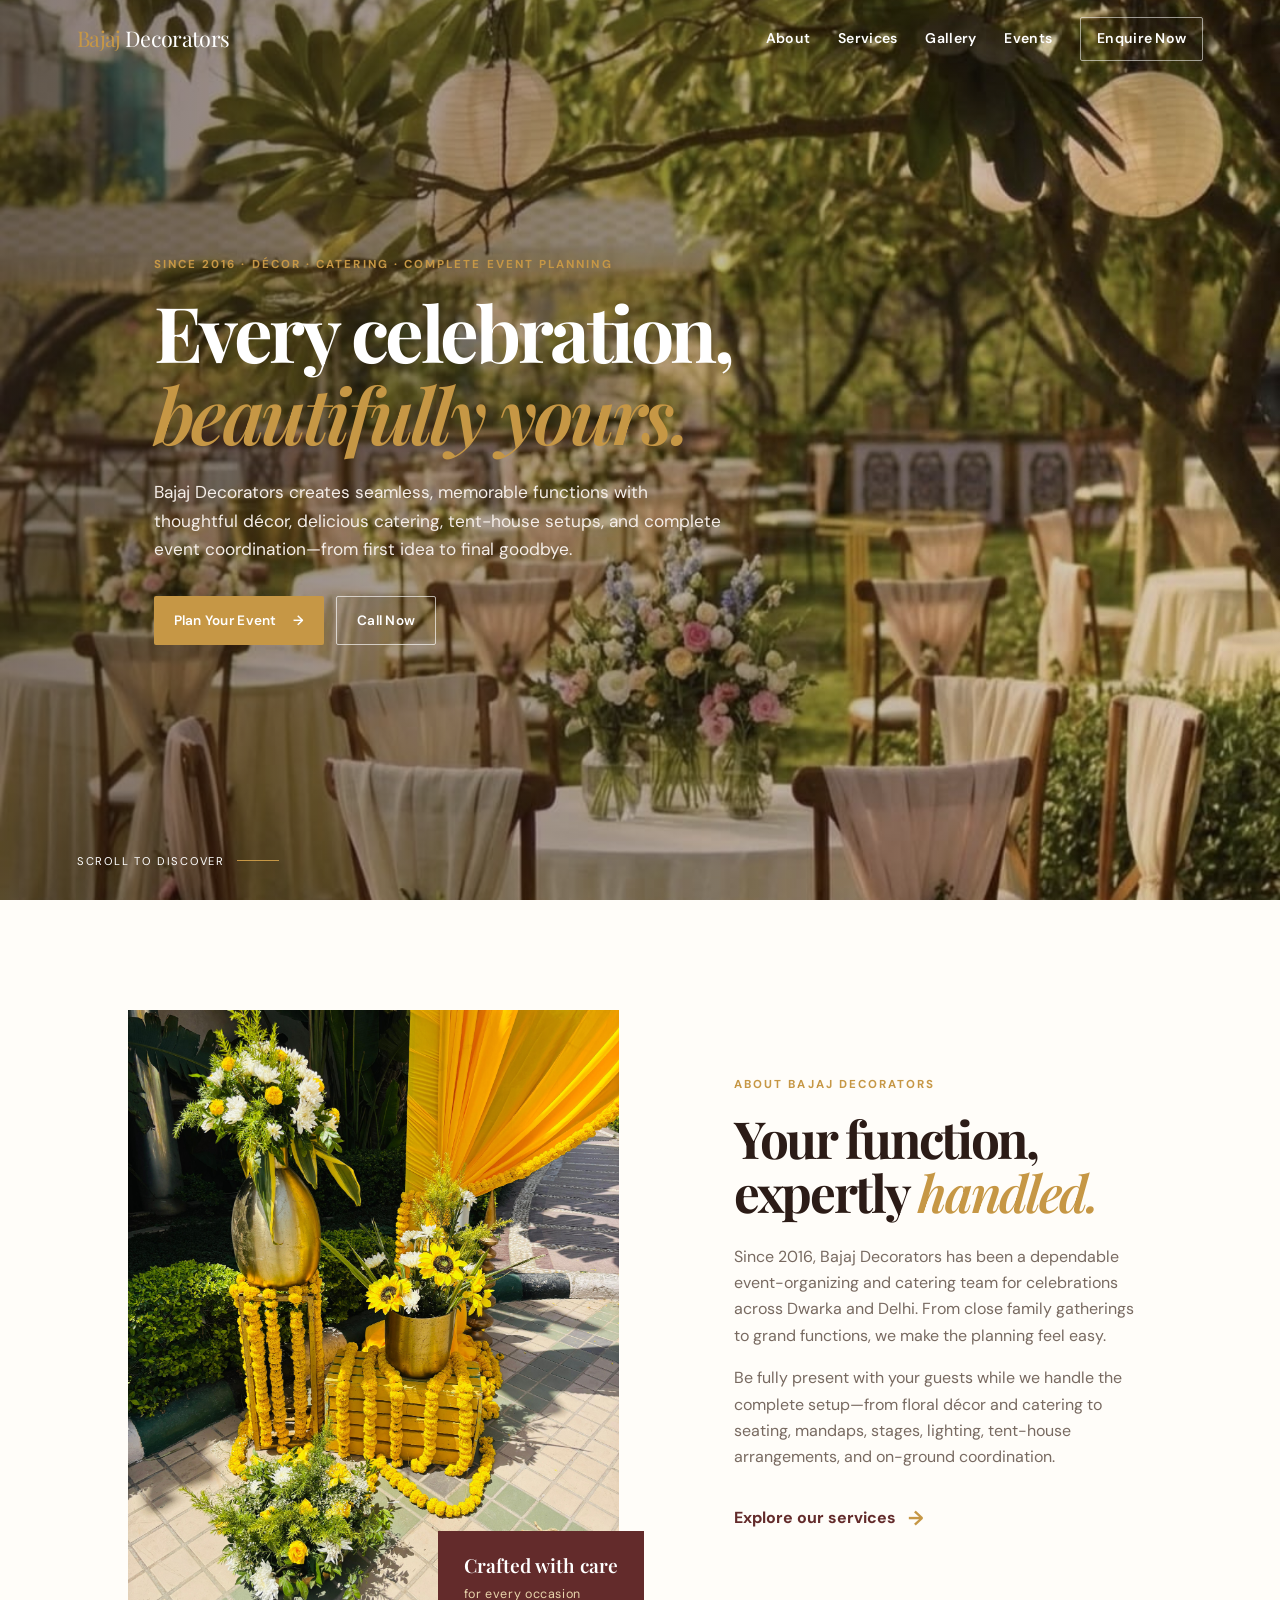
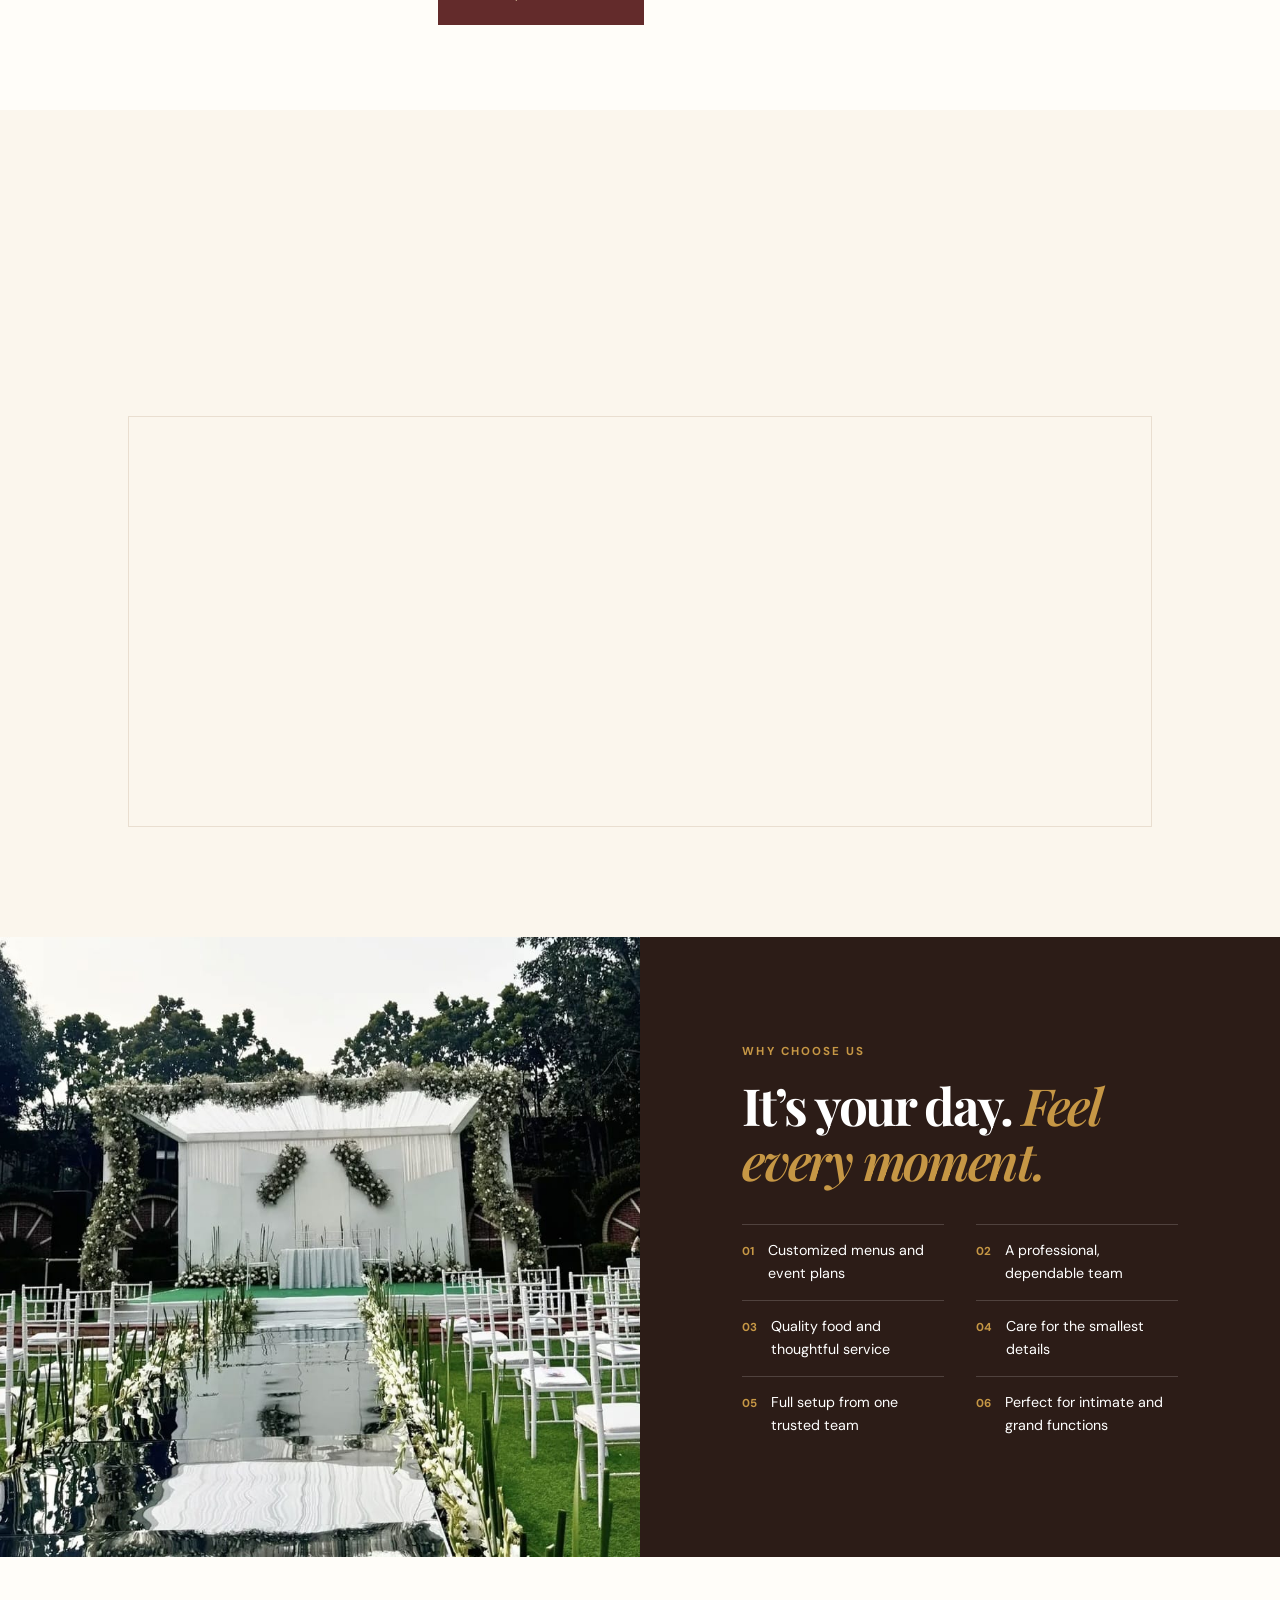
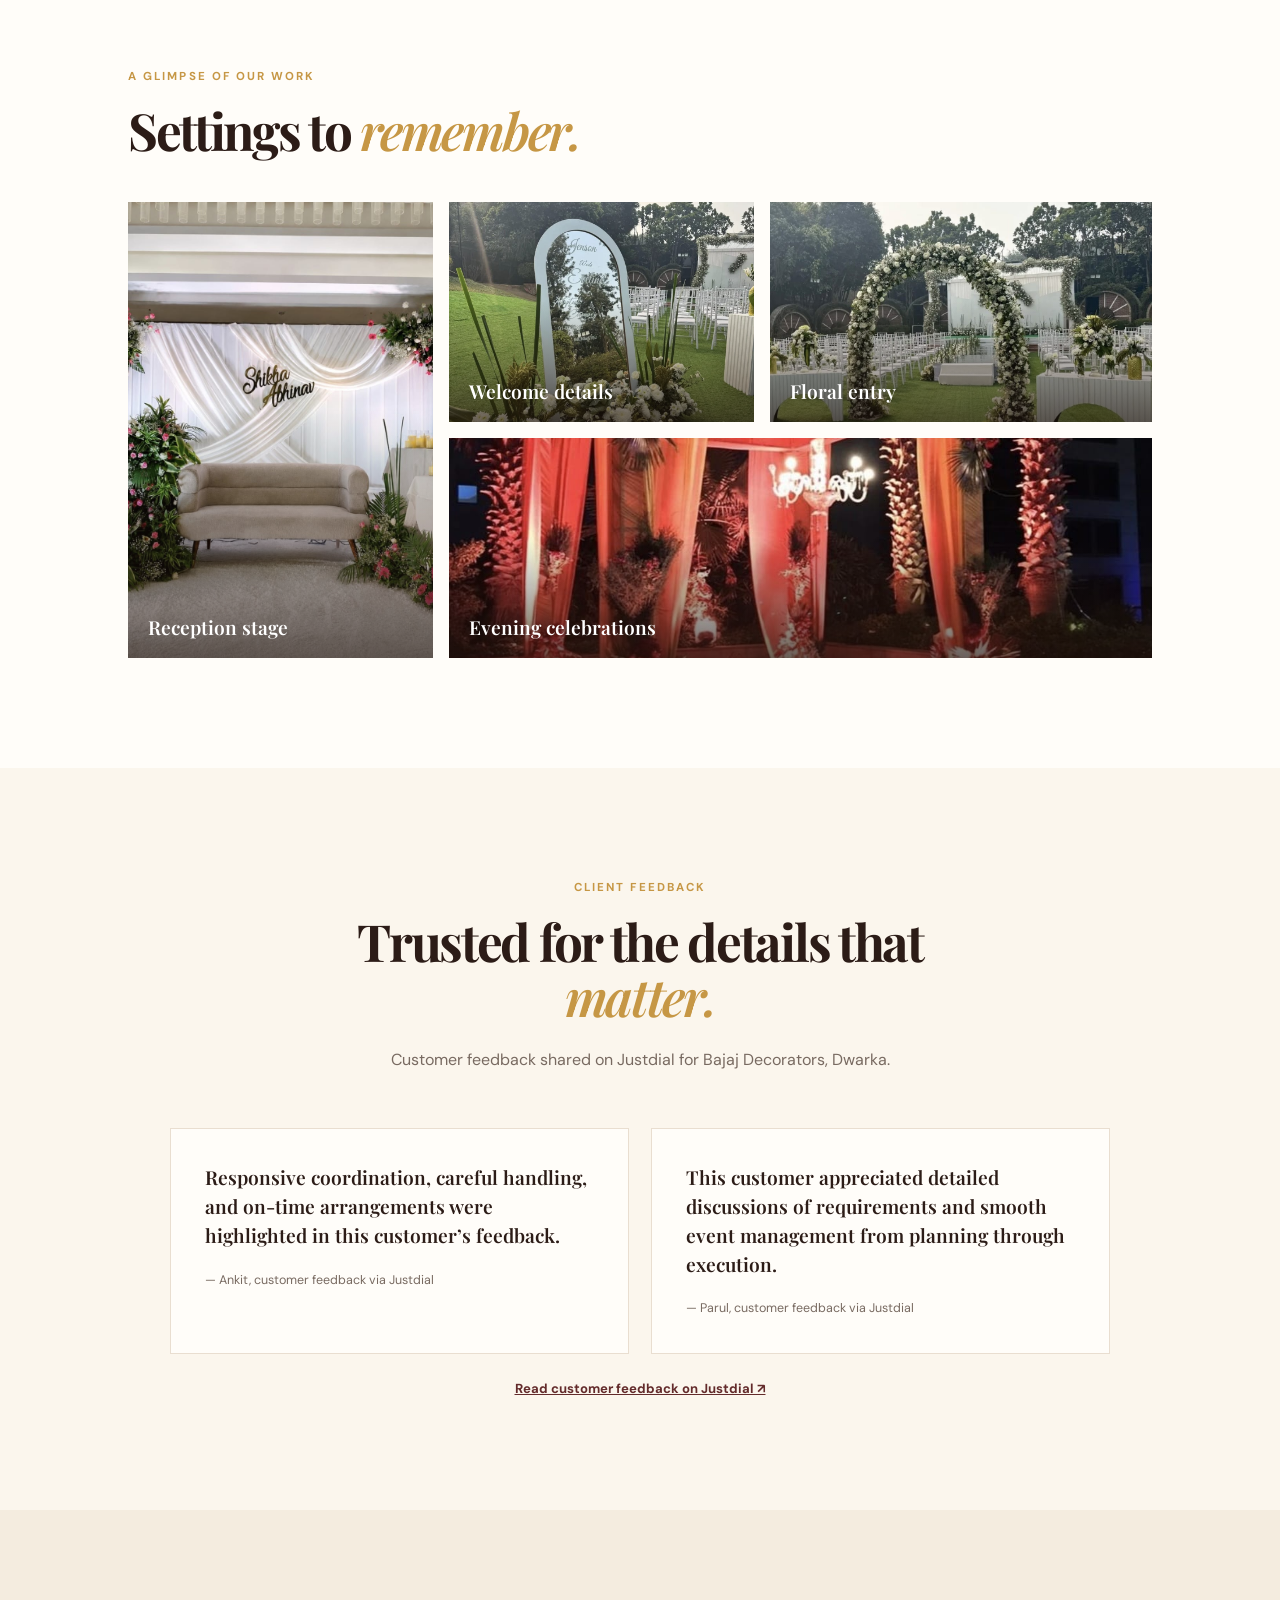
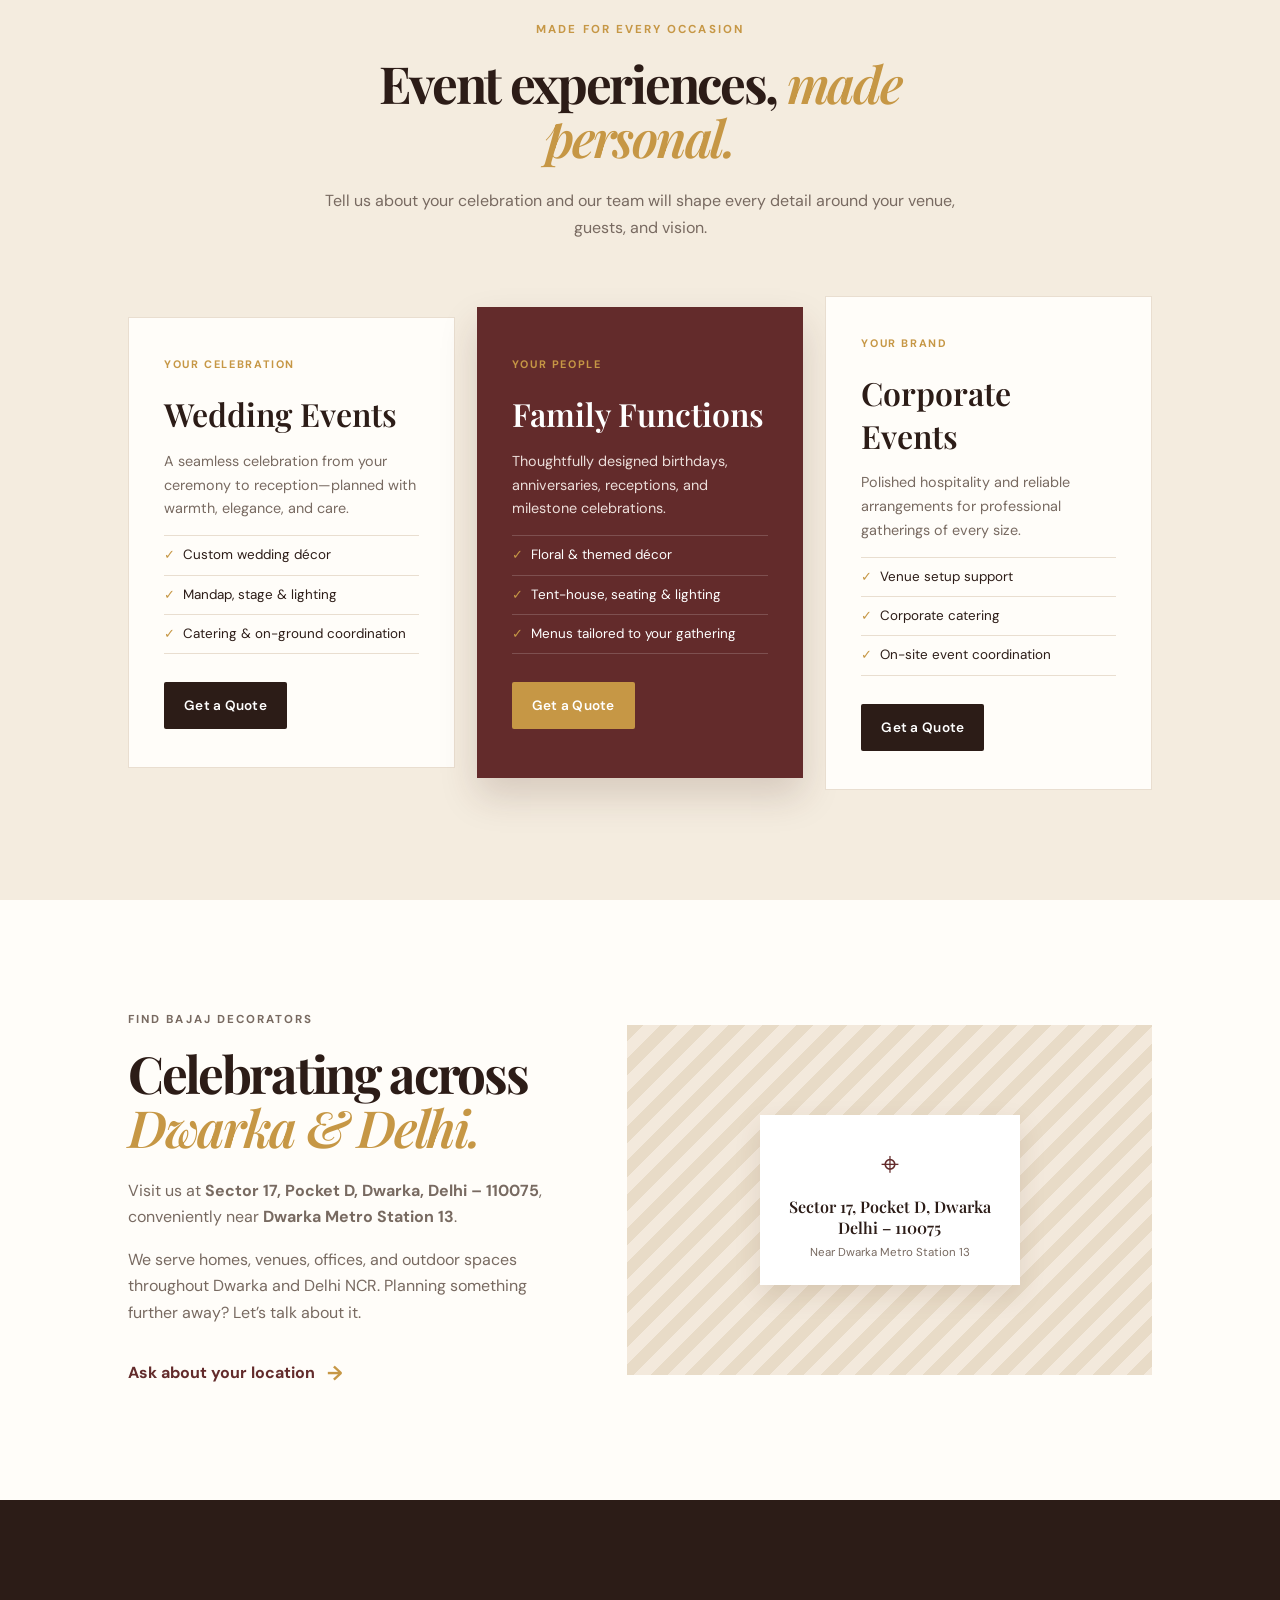
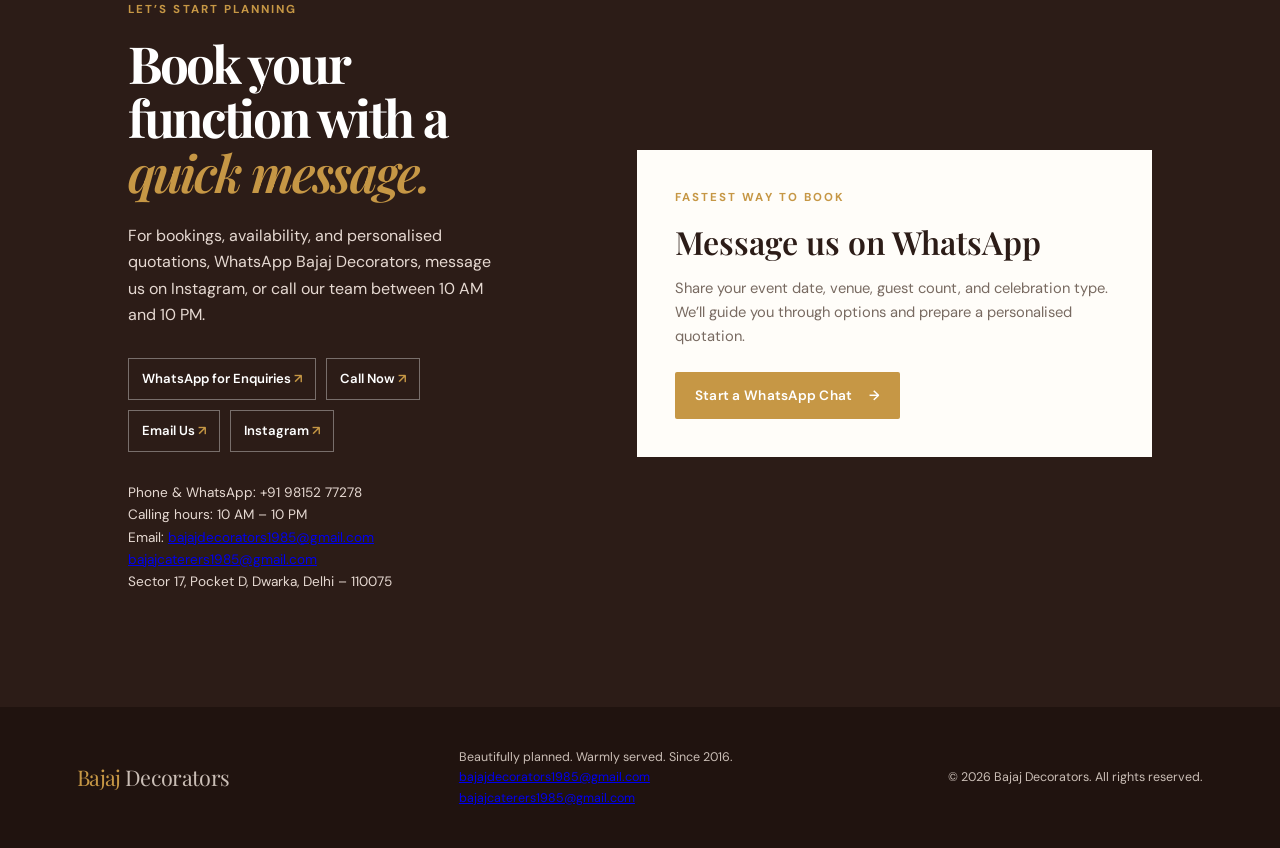
==== commit d898707e: "Refine event cards and remove package pricing Replaced the entire content of index.html with a new s" ====
--- a/index.html
+++ b/index.html
@@ -1,31 +1,14 @@
 <!doctype html>
-<html lang="en">
-<head>
-  <meta charset="UTF-8" />
-  <meta name="viewport" content="width=device-width, initial-scale=1.0" />
-  <meta name="description" content="Bajaj Decorators — wedding décor, catering, tent-house setups, and complete event planning in Dwarka, Delhi." />
-  <title>Bajaj Decorators | Event Planning & Catering, Dwarka</title>
-  <link rel="preconnect" href="https://fonts.googleapis.com" />
-  <link rel="preconnect" href="https://fonts.gstatic.com" crossorigin />
-  <link href="https://fonts.googleapis.com/css2?family=DM+Sans:wght@400;500;600;700&family=Playfair+Display:wght@600;700&display=swap" rel="stylesheet" />
-  <link rel="stylesheet" href="styles.css" />
-  <link rel="stylesheet" href="contact-simple.css" />
-  <style>:root { --brown: #262223; }</style>
-</head>
-<body>
-  <header class="site-header" id="top"><a class="brand" href="#top" aria-label="Bajaj Decorators home"><span>Bajaj</span> Decorators</a><button class="menu-toggle" aria-label="Open navigation" aria-expanded="false"><span></span><span></span><span></span></button><nav class="nav" aria-label="Main navigation"><a href="#about">About</a><a href="#services">Services</a><a href="#gallery">Gallery</a><a href="#packages">Packages</a><a href="#contact" class="nav-cta">Enquire Now</a></nav></header>
-  <main>
-    <section class="hero"><div class="hero-content reveal"><p class="eyebrow">Since 2016 · Décor · Catering · Complete Event Planning</p><h1>Every celebration, <em>beautifully yours.</em></h1><p class="hero-copy">Bajaj Decorators creates seamless, memorable functions with thoughtful décor, delicious catering, tent-house setups, and complete event coordination—from first idea to final goodbye.</p><div class="hero-actions"><a class="button button-gold" href="#contact">Plan Your Event <span>→</span></a><a class="button button-outline" href="tel:+919815277278">Call Now</a></div></div><div class="hero-scroll">Scroll to discover <span></span></div></section>
-    <section class="intro section" id="about"><div class="intro-image reveal"><img src="haldi-floral-decor.jpg" alt="Yellow floral décor for a celebration" /><div class="image-note">Crafted with care<br><span>for every occasion</span></div></div><div class="intro-copy reveal"><p class="eyebrow">About Bajaj Decorators</p><h2>Your function, expertly <em>handled.</em></h2><p>Since 2016, Bajaj Decorators has been a dependable event-organizing and catering team for celebrations across Dwarka and Delhi. From close family gatherings to grand functions, we make the planning feel easy.</p><p>Be fully present with your guests while we handle the complete setup—from floral décor and catering to seating, mandaps, stages, lighting, tent-house arrangements, and on-ground coordination.</p><a href="#services" class="text-link">Explore our services <span>→</span></a></div></section>
-    <section class="services section" id="services"><div class="section-heading center reveal"><p class="eyebrow">Everything under one roof</p><h2>Celebrations made <em>simple.</em></h2><p>One trusted team, every detail considered.</p></div><div class="service-grid"><article class="service-card reveal"><span>01</span><h3>Wedding Décor & Catering</h3><p>Beautifully styled weddings paired with menus that delight every guest.</p></article><article class="service-card reveal"><span>02</span><h3>Mandap, Stage & Reception</h3><p>Graceful mandaps, statement stages, reception décor, and full arrangements.</p></article><article class="service-card reveal"><span>03</span><h3>Birthdays & Anniversaries</h3><p>Personal, joyful celebrations designed around your favourite people.</p></article><article class="service-card reveal"><span>04</span><h3>Corporate Events</h3><p>Professional gatherings with polished hospitality and easy coordination.</p></article><article class="service-card reveal"><span>05</span><h3>Floral Décor & Lighting</h3><p>Atmospheric floral styling, elegant lighting, seating, and beautiful details.</p></article><article class="service-card reveal"><span>06</span><h3>Tent House & Full Setup</h3><p>Complete tent-house arrangements and one trusted team for your function.</p></article></div></section>
-    <section class="why-us"><div class="why-image"><img src="outdoor-ceremony.jpg" alt="Outdoor ceremony setup with aisle and stage décor" /></div><div class="why-content reveal"><p class="eyebrow">Why choose us</p><h2>It’s your day. <em>Feel every moment.</em></h2><div class="reasons"><div><b>01</b><p>Customized menus and event plans</p></div><div><b>02</b><p>A professional, dependable team</p></div><div><b>03</b><p>Quality food and thoughtful service</p></div><div><b>04</b><p>Care for the smallest details</p></div><div><b>05</b><p>Full setup from one trusted team</p></div><div><b>06</b><p>Perfect for intimate and grand functions</p></div></div></div></section>
-    <section class="gallery section" id="gallery"><div class="section-heading reveal"><p class="eyebrow">A glimpse of our work</p><h2>Settings to <em>remember.</em></h2></div><div class="gallery-grid"><figure class="gallery-item tall reveal"><img src="reception-stage-decor.jpg" alt="Elegant floral reception stage décor" /><figcaption>Reception stage</figcaption></figure><figure class="gallery-item reveal"><img src="welcome-mirror-decor.jpg" alt="Floral welcome mirror for a wedding event" /><figcaption>Welcome details</figcaption></figure><figure class="gallery-item reveal"><img src="floral-entry-arch.jpg" alt="White floral entry arch at an outdoor event" /><figcaption>Floral entry</figcaption></figure><figure class="gallery-item wide reveal"><img src="evening-event-lighting.jpg" alt="Evening celebration décor with warm lighting" /><figcaption>Evening celebrations</figcaption></figure></div></section>
-    <section class="reviews section" id="reviews"><div class="section-heading center reveal"><p class="eyebrow">Client feedback</p><h2>Trusted for the details that <em>matter.</em></h2><p>Customer feedback shared on Justdial for Bajaj Decorators, Dwarka.</p></div><div class="review-grid"><article class="review-card reveal"><p>Responsive coordination, careful handling, and on-time arrangements were highlighted in this customer’s feedback.</p><footer>— Ankit, customer feedback via Justdial</footer></article><article class="review-card reveal"><p>This customer appreciated detailed discussions of requirements and smooth event management from planning through execution.</p><footer>— Parul, customer feedback via Justdial</footer></article></div><p class="review-source"><a href="https://www.justdial.com/Delhi/Bajaj-Decorators-Dwarka-Metro-Station-13-Dwarka/011PXX11-XX11-120618015837-C3C9_BZDET" target="_blank" rel="noopener">Read customer feedback on Justdial ↗</a></p></section>
-    <section class="packages section" id="packages"><div class="section-heading center reveal"><p class="eyebrow">Made for every occasion</p><h2>Simple, flexible <em>packages.</em></h2><p>Complete event packages start from ₹75,000. For detailed inclusions and a personalised quotation, contact our team.</p></div><div class="package-grid"><article class="package-card reveal"><p class="package-type">Signature</p><h3>Wedding Events</h3><p class="package-copy">A complete experience for your mandap, ceremony, reception, and everything between.</p><p class="price">Complete package starting from <strong>₹ 75,000</strong></p><ul><li>Wedding & stage décor</li><li>Mandap and lighting setup</li><li>Catering coordination</li></ul><a href="#contact" class="button button-dark">Get a Quote</a></article><article class="package-card featured reveal"><p class="package-type">Most loved</p><h3>Family Functions</h3><p class="package-copy">Warm, well-organized functions for the people closest to you.</p><p class="price">Complete package starting from <strong>₹ 75,000</strong></p><ul><li>Floral & themed décor</li><li>Tent-house and seating</li><li>Flexible guest counts</li></ul><a href="#contact" class="button button-gold">Get a Quote</a></article><article class="package-card reveal"><p class="package-type">Professional</p><h3>Corporate Events</h3><p class="package-copy">Reliable hospitality and polished arrangements for your business event.</p><p class="price">Complete package starting from <strong>₹ 75,000</strong></p><ul><li>Venue setup support</li><li>Corporate catering</li><li>On-site coordination</li></ul><a href="#contact" class="button button-dark">Get a Quote</a></article></div></section>
-    <section class="location section" id="location"><div class="location-copy reveal"><p class="eyebrow">Find Bajaj Decorators</p><h2>Celebrating across <em>Dwarka & Delhi.</em></h2><p>Visit us at <strong>Sector 17, Pocket D, Dwarka, Delhi – 110075</strong>, conveniently near <strong>Dwarka Metro Station 13</strong>.</p><p>We serve homes, venues, offices, and outdoor spaces throughout Dwarka and Delhi NCR. Planning something further away? Let’s talk about it.</p><a href="#contact" class="text-link">Ask about your location <span>→</span></a></div><div class="map-placeholder reveal"><div><span>⌖</span><b>Sector 17, Pocket D, Dwarka<br>Delhi – 110075</b><small>Near Dwarka Metro Station 13</small></div></div></section>
-    <section class="contact" id="contact"><div class="contact-inner"><div class="contact-copy reveal"><p class="eyebrow">Let’s start planning</p><h2>Book your function with a <em>quick message.</em></h2><p>For bookings, availability, and personalised quotations, WhatsApp Bajaj Decorators, message us on Instagram, or call our team between 10 AM and 10 PM.</p><div class="quick-links"><a href="https://wa.me/919815277278" target="_blank" rel="noopener">WhatsApp for Enquiries <span>↗</span></a><a href="tel:+919815277278">Call Now <span>↗</span></a><a href="mailto:bajajdecorators1985@gmail.com">Email Us <span>↗</span></a><a href="https://www.instagram.com/baraat.and.battalion?utm_source=ig_web_button_share_sheet&amp;stkn=ZDNlZDc0MzIxNw==" target="_blank" rel="noopener">Instagram <span>↗</span></a></div><p class="contact-details">Phone & WhatsApp: +91 98152 77278<br>Calling hours: 10 AM – 10 PM<br>Email: <a href="mailto:bajajdecorators1985@gmail.com">bajajdecorators1985@gmail.com</a><br><a href="mailto:bajajcaterers1985@gmail.com">bajajcaterers1985@gmail.com</a><br>Sector 17, Pocket D, Dwarka, Delhi – 110075</p></div><div class="contact-message reveal"><p class="eyebrow">Fastest way to book</p><h3>Message us on WhatsApp</h3><p>Share your event date, venue, guest count, and celebration type. We’ll guide you through options and prepare a personalised quotation.</p><a class="button button-gold" href="https://wa.me/919815277278" target="_blank" rel="noopener">Start a WhatsApp Chat <span>→</span></a></div></div></section>
-  </main>
-  <footer><a class="brand" href="#top"><span>Bajaj</span> Decorators</a><p>Beautifully planned. Warmly served. Since 2016.<br><a href="mailto:bajajdecorators1985@gmail.com">bajajdecorators1985@gmail.com</a><br><a href="mailto:bajajcaterers1985@gmail.com">bajajcaterers1985@gmail.com</a></p><p>© <span id="year"></span> Bajaj Decorators. All rights reserved.</p></footer>
-  <script src="script.js"></script>
-</body>
-</html>
+<html lang="en"><head><meta charset="UTF-8"><meta name="viewport" content="width=device-width, initial-scale=1.0"><meta name="description" content="Bajaj Decorators — wedding décor, catering, tent-house setups, and complete event planning in Dwarka, Delhi."><title>Bajaj Decorators | Event Planning & Catering, Dwarka</title><link rel="preconnect" href="https://fonts.googleapis.com"><link rel="preconnect" href="https://fonts.gstatic.com" crossorigin><link href="https://fonts.googleapis.com/css2?family=DM+Sans:wght@400;500;600;700&family=Playfair+Display:wght@600;700&display=swap" rel="stylesheet"><link rel="stylesheet" href="styles.css"><link rel="stylesheet" href="contact-simple.css"></head><body>
+<header class="site-header" id="top"><a class="brand" href="#top" aria-label="Bajaj Decorators home"><span>Bajaj</span> Decorators</a><button class="menu-toggle" aria-label="Open navigation" aria-expanded="false"><span></span><span></span><span></span></button><nav class="nav" aria-label="Main navigation"><a href="#about">About</a><a href="#services">Services</a><a href="#gallery">Gallery</a><a href="#packages">Events</a><a href="#contact" class="nav-cta">Enquire Now</a></nav></header>
+<main>
+<section class="hero hero-crisp"><div class="hero-content reveal"><p class="eyebrow">Since 2016 · Décor · Catering · Complete Event Planning</p><h1>Every celebration, <em>beautifully yours.</em></h1><p class="hero-copy">Bajaj Decorators creates seamless, memorable functions with thoughtful décor, delicious catering, tent-house setups, and complete event coordination—from first idea to final goodbye.</p><div class="hero-actions"><a class="button button-gold" href="#contact">Plan Your Event <span>→</span></a><a class="button button-outline" href="tel:+919815277278">Call Now</a></div></div><div class="hero-scroll">Scroll to discover <span></span></div></section>
+<section class="intro section" id="about"><div class="intro-image reveal"><img src="haldi-floral-decor.jpg" alt="Yellow floral décor for a celebration"><div class="image-note">Crafted with care<br><span>for every occasion</span></div></div><div class="intro-copy reveal"><p class="eyebrow">About Bajaj Decorators</p><h2>Your function, expertly <em>handled.</em></h2><p>Since 2016, Bajaj Decorators has been a dependable event-organizing and catering team for celebrations across Dwarka and Delhi. From close family gatherings to grand functions, we make the planning feel easy.</p><p>Be fully present with your guests while we handle the complete setup—from floral décor and catering to seating, mandaps, stages, lighting, tent-house arrangements, and on-ground coordination.</p><a href="#services" class="text-link">Explore our services <span>→</span></a></div></section>
+<section class="services section" id="services"><div class="section-heading center reveal"><p class="eyebrow">Everything under one roof</p><h2>Celebrations made <em>simple.</em></h2><p>One trusted team, every detail considered.</p></div><div class="service-grid"><article class="service-card reveal"><span>01</span><h3>Wedding Décor & Catering</h3><p>Beautifully styled weddings paired with menus that delight every guest.</p></article><article class="service-card reveal"><span>02</span><h3>Mandap, Stage & Reception</h3><p>Graceful mandaps, statement stages, reception décor, and full arrangements.</p></article><article class="service-card reveal"><span>03</span><h3>Birthdays & Anniversaries</h3><p>Personal, joyful celebrations designed around your favourite people.</p></article><article class="service-card reveal"><span>04</span><h3>Corporate Events</h3><p>Professional gatherings with polished hospitality and easy coordination.</p></article><article class="service-card reveal"><span>05</span><h3>Floral Décor & Lighting</h3><p>Atmospheric floral styling, elegant lighting, seating, and beautiful details.</p></article><article class="service-card reveal"><span>06</span><h3>Tent House & Full Setup</h3><p>Complete tent-house arrangements and one trusted team for your function.</p></article></div></section>
+<section class="why-us"><div class="why-image"><img src="outdoor-ceremony.jpg" alt="Outdoor ceremony setup with aisle and stage décor"></div><div class="why-content reveal"><p class="eyebrow">Why choose us</p><h2>It’s your day. <em>Feel every moment.</em></h2><div class="reasons"><div><b>01</b><p>Customized menus and event plans</p></div><div><b>02</b><p>A professional, dependable team</p></div><div><b>03</b><p>Quality food and thoughtful service</p></div><div><b>04</b><p>Care for the smallest details</p></div><div><b>05</b><p>Full setup from one trusted team</p></div><div><b>06</b><p>Perfect for intimate and grand functions</p></div></div></div></section>
+<section class="gallery section" id="gallery"><div class="section-heading reveal"><p class="eyebrow">A glimpse of our work</p><h2>Settings to <em>remember.</em></h2></div><div class="gallery-grid"><figure class="gallery-item tall reveal"><img src="reception-stage-decor.jpg" alt="Elegant floral reception stage décor"><figcaption>Reception stage</figcaption></figure><figure class="gallery-item reveal"><img src="welcome-mirror-decor.jpg" alt="Floral welcome mirror for a wedding event"><figcaption>Welcome details</figcaption></figure><figure class="gallery-item reveal"><img src="floral-entry-arch.jpg" alt="White floral entry arch at an outdoor event"><figcaption>Floral entry</figcaption></figure><figure class="gallery-item wide reveal"><img src="evening-event-lighting.jpg" alt="Evening celebration décor with warm lighting"><figcaption>Evening celebrations</figcaption></figure></div></section>
+<section class="reviews section" id="reviews"><div class="section-heading center reveal"><p class="eyebrow">Client feedback</p><h2>Trusted for the details that <em>matter.</em></h2><p>Customer feedback shared on Justdial for Bajaj Decorators, Dwarka.</p></div><div class="review-grid"><article class="review-card reveal"><p>Responsive coordination, careful handling, and on-time arrangements were highlighted in this customer’s feedback.</p><footer>— Ankit, customer feedback via Justdial</footer></article><article class="review-card reveal"><p>This customer appreciated detailed discussions of requirements and smooth event management from planning through execution.</p><footer>— Parul, customer feedback via Justdial</footer></article></div><p class="review-source"><a href="https://www.justdial.com/Delhi/Bajaj-Decorators-Dwarka-Metro-Station-13-Dwarka/011PXX11-XX11-120618015837-C3C9_BZDET" target="_blank" rel="noopener">Read customer feedback on Justdial ↗</a></p></section>
+<section class="packages section" id="packages"><div class="section-heading center reveal"><p class="eyebrow">Made for every occasion</p><h2>Event experiences, <em>made personal.</em></h2><p>Tell us about your celebration and our team will shape every detail around your venue, guests, and vision.</p></div><div class="package-grid"><article class="package-card reveal"><p class="package-type">Your celebration</p><h3>Wedding Events</h3><p class="package-copy">A seamless celebration from your ceremony to reception—planned with warmth, elegance, and care.</p><ul><li>Custom wedding décor</li><li>Mandap, stage & lighting</li><li>Catering & on-ground coordination</li></ul><a href="#contact" class="button button-dark">Get a Quote</a></article><article class="package-card featured reveal"><p class="package-type">Your people</p><h3>Family Functions</h3><p class="package-copy">Thoughtfully designed birthdays, anniversaries, receptions, and milestone celebrations.</p><ul><li>Floral & themed décor</li><li>Tent-house, seating & lighting</li><li>Menus tailored to your gathering</li></ul><a href="#contact" class="button button-gold">Get a Quote</a></article><article class="package-card reveal"><p class="package-type">Your brand</p><h3>Corporate Events</h3><p class="package-copy">Polished hospitality and reliable arrangements for professional gatherings of every size.</p><ul><li>Venue setup support</li><li>Corporate catering</li><li>On-site event coordination</li></ul><a href="#contact" class="button button-dark">Get a Quote</a></article></div></section>
+<section class="location section" id="location"><div class="location-copy reveal"><p class="eyebrow">Find Bajaj Decorators</p><h2>Celebrating across <em>Dwarka & Delhi.</em></h2><p>Visit us at <strong>Sector 17, Pocket D, Dwarka, Delhi – 110075</strong>, conveniently near <strong>Dwarka Metro Station 13</strong>.</p><p>We serve homes, venues, offices, and outdoor spaces throughout Dwarka and Delhi NCR. Planning something further away? Let’s talk about it.</p><a href="#contact" class="text-link">Ask about your location <span>→</span></a></div><div class="map-placeholder reveal"><div><span>⌖</span><b>Sector 17, Pocket D, Dwarka<br>Delhi – 110075</b><small>Near Dwarka Metro Station 13</small></div></div></section>
+<section class="contact" id="contact"><div class="contact-inner"><div class="contact-copy reveal"><p class="eyebrow">Let’s start planning</p><h2>Book your function with a <em>quick message.</em></h2><p>For bookings, availability, and personalised quotations, WhatsApp Bajaj Decorators, message us on Instagram, or call our team between 10 AM and 10 PM.</p><div class="quick-links"><a href="https://wa.me/919815277278" target="_blank" rel="noopener">WhatsApp for Enquiries <span>↗</span></a><a href="tel:+919815277278">Call Now <span>↗</span></a><a href="mailto:bajajdecorators1985@gmail.com">Email Us <span>↗</span></a><a href="https://www.instagram.com/baraat.and.battalion?utm_source=ig_web_button_share_sheet&amp;stkn=ZDNlZDc0MzIxNw==" target="_blank" rel="noopener">Instagram <span>↗</span></a></div><p class="contact-details">Phone & WhatsApp: +91 98152 77278<br>Calling hours: 10 AM – 10 PM<br>Email: <a href="mailto:bajajdecorators1985@gmail.com">bajajdecorators1985@gmail.com</a><br><a href="mailto:bajajcaterers1985@gmail.com">bajajcaterers1985@gmail.com</a><br>Sector 17, Pocket D, Dwarka, Delhi – 110075</p></div><div class="contact-message reveal"><p class="eyebrow">Fastest way to book</p><h3>Message us on WhatsApp</h3><p>Share your event date, venue, guest count, and celebration type. We’ll guide you through options and prepare a personalised quotation.</p><a class="button button-gold" href="https://wa.me/919815277278" target="_blank" rel="noopener">Start a WhatsApp Chat <span>→</span></a></div></div></section>
+</main><footer><a class="brand" href="#top"><span>Bajaj</span> Decorators</a><p>Beautifully planned. Warmly served. Since 2016.<br><a href="mailto:bajajdecorators1985@gmail.com">bajajdecorators1985@gmail.com</a><br><a href="mailto:bajajcaterers1985@gmail.com">bajajcaterers1985@gmail.com</a></p><p>© <span id="year"></span> Bajaj Decorators. All rights reserved.</p></footer><script src="script.js"></script></body></html>
--- a/contact-simple.css
+++ b/contact-simple.css
@@ -1,2 +1 @@
-.contact-message{background:var(--paper);color:var(--brown);padding:38px;align-self:center}.contact-message h3{font:600 2rem/1.15 var(--serif);margin:0 0 15px}.contact-message p:not(.eyebrow){color:var(--muted);font-size:.92rem;margin:0 0 24px}
-@media(max-width:850px){.contact-message{padding:30px}}
+.contact-message{background:var(--paper);color:var(--brown);padding:38px;align-self:center}.contact-message h3{font:600 2rem/1.15 var(--serif);margin:0 0 15px}.contact-message p:not(.eyebrow){color:var(--muted);font-size:.92rem;margin:0 0 24px}.hero.hero-crisp{background-image:linear-gradient(90deg,rgba(30,17,13,.52),rgba(30,17,13,.12)),url('outdoor-celebration.jpg');background-position:center 48%;background-size:cover;background-repeat:no-repeat}.reviews{background:var(--cream)}.review-grid{display:grid;grid-template-columns:repeat(2,1fr);gap:22px;max-width:940px;margin:auto}.review-card{padding:34px;background:var(--paper);border:1px solid var(--line)}.review-card p{font:600 1.2rem/1.5 var(--serif);margin:0 0 20px}.review-card footer{display:block;padding:0;background:transparent;color:var(--muted);font-size:.78rem}.review-source{text-align:center;margin:24px 0 0;font-size:.82rem}.review-source a{color:var(--maroon);font-weight:700}@media(max-width:850px){.contact-message{padding:30px}.review-grid{grid-template-columns:1fr}.hero.hero-crisp{background-position:58% center}}
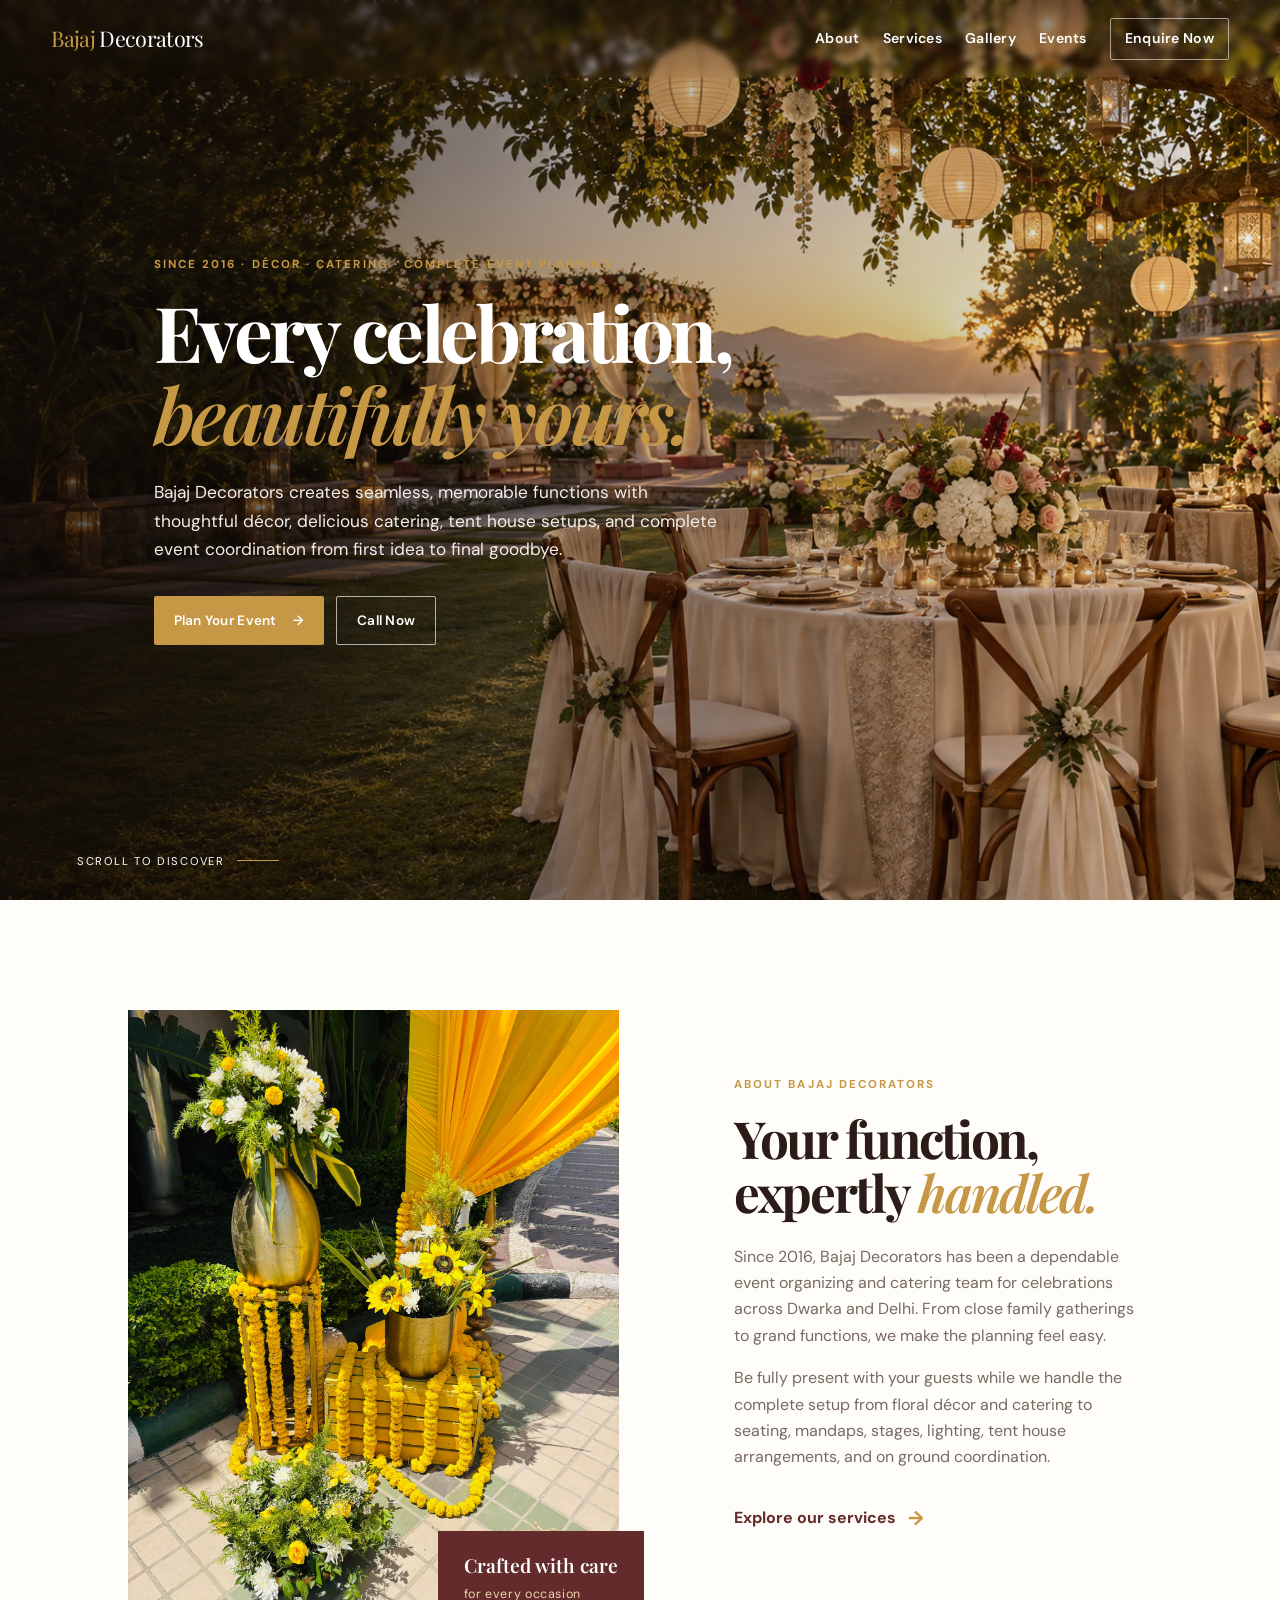
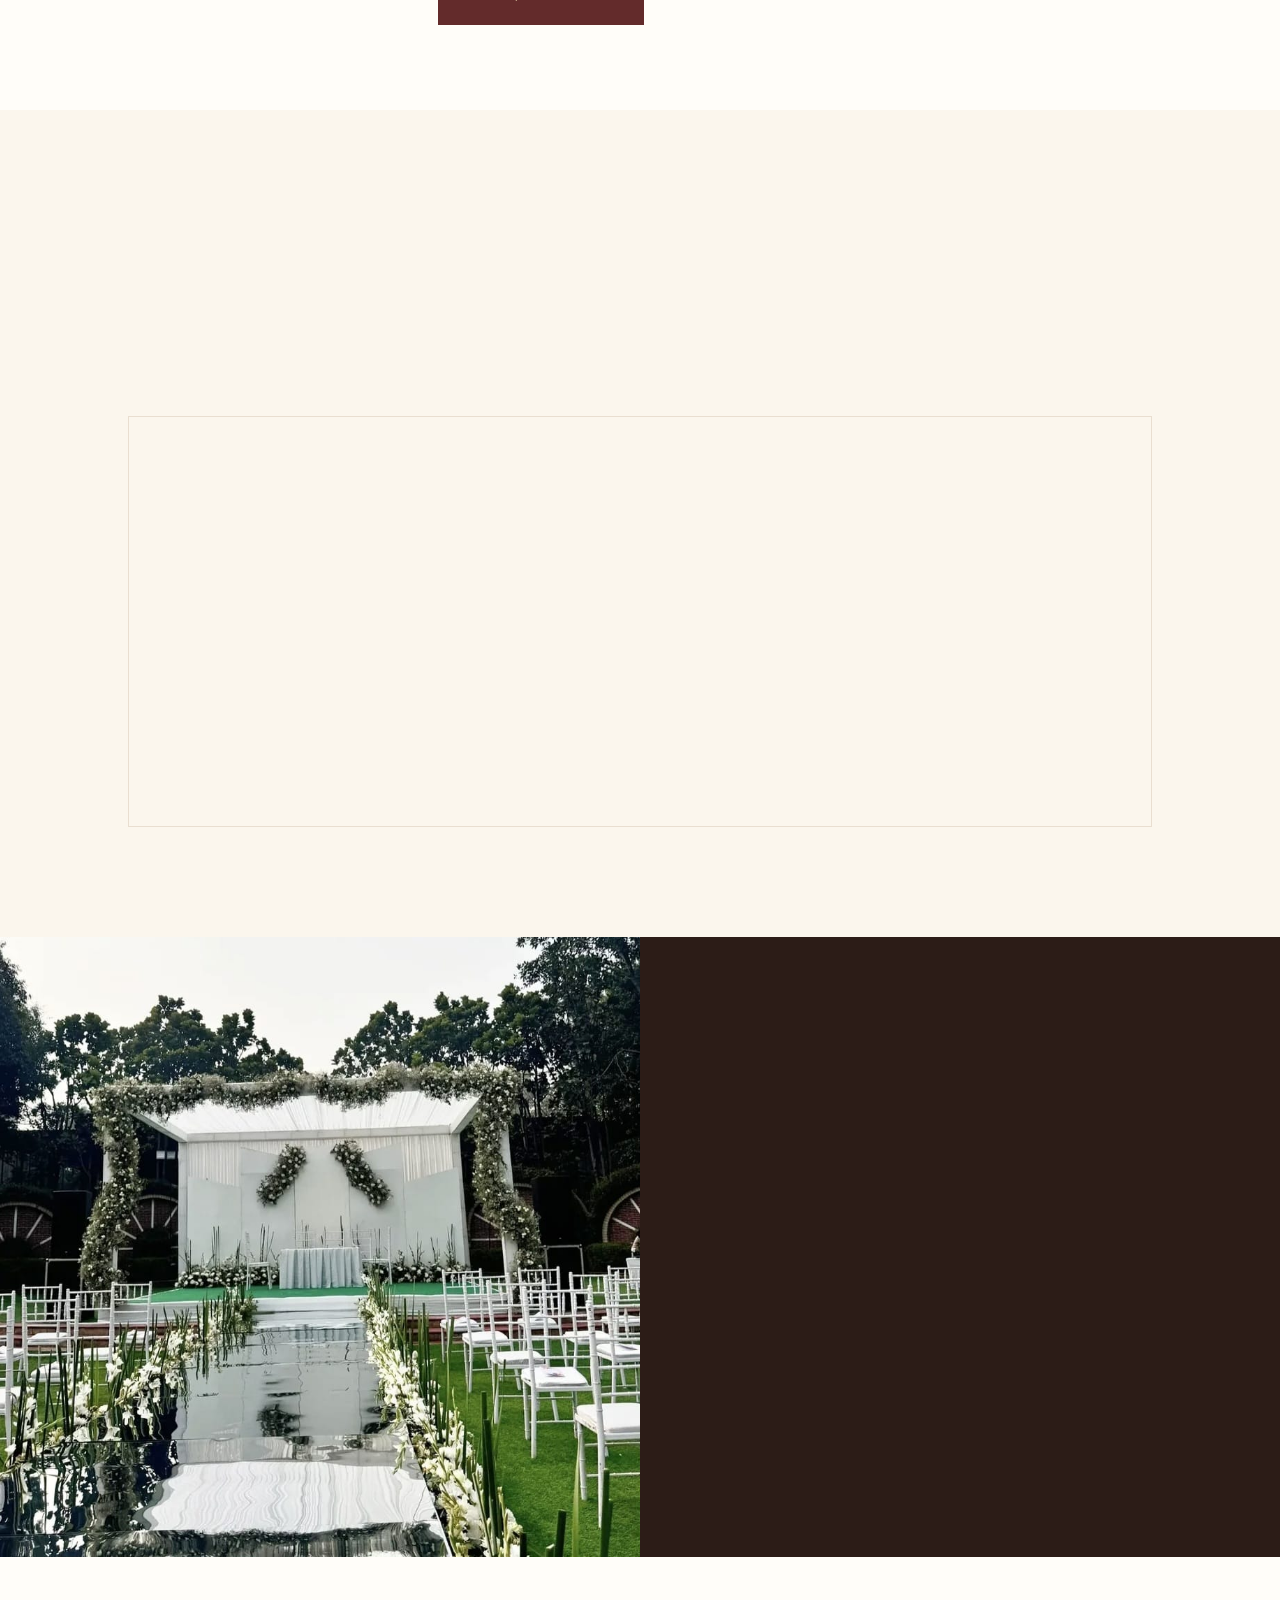
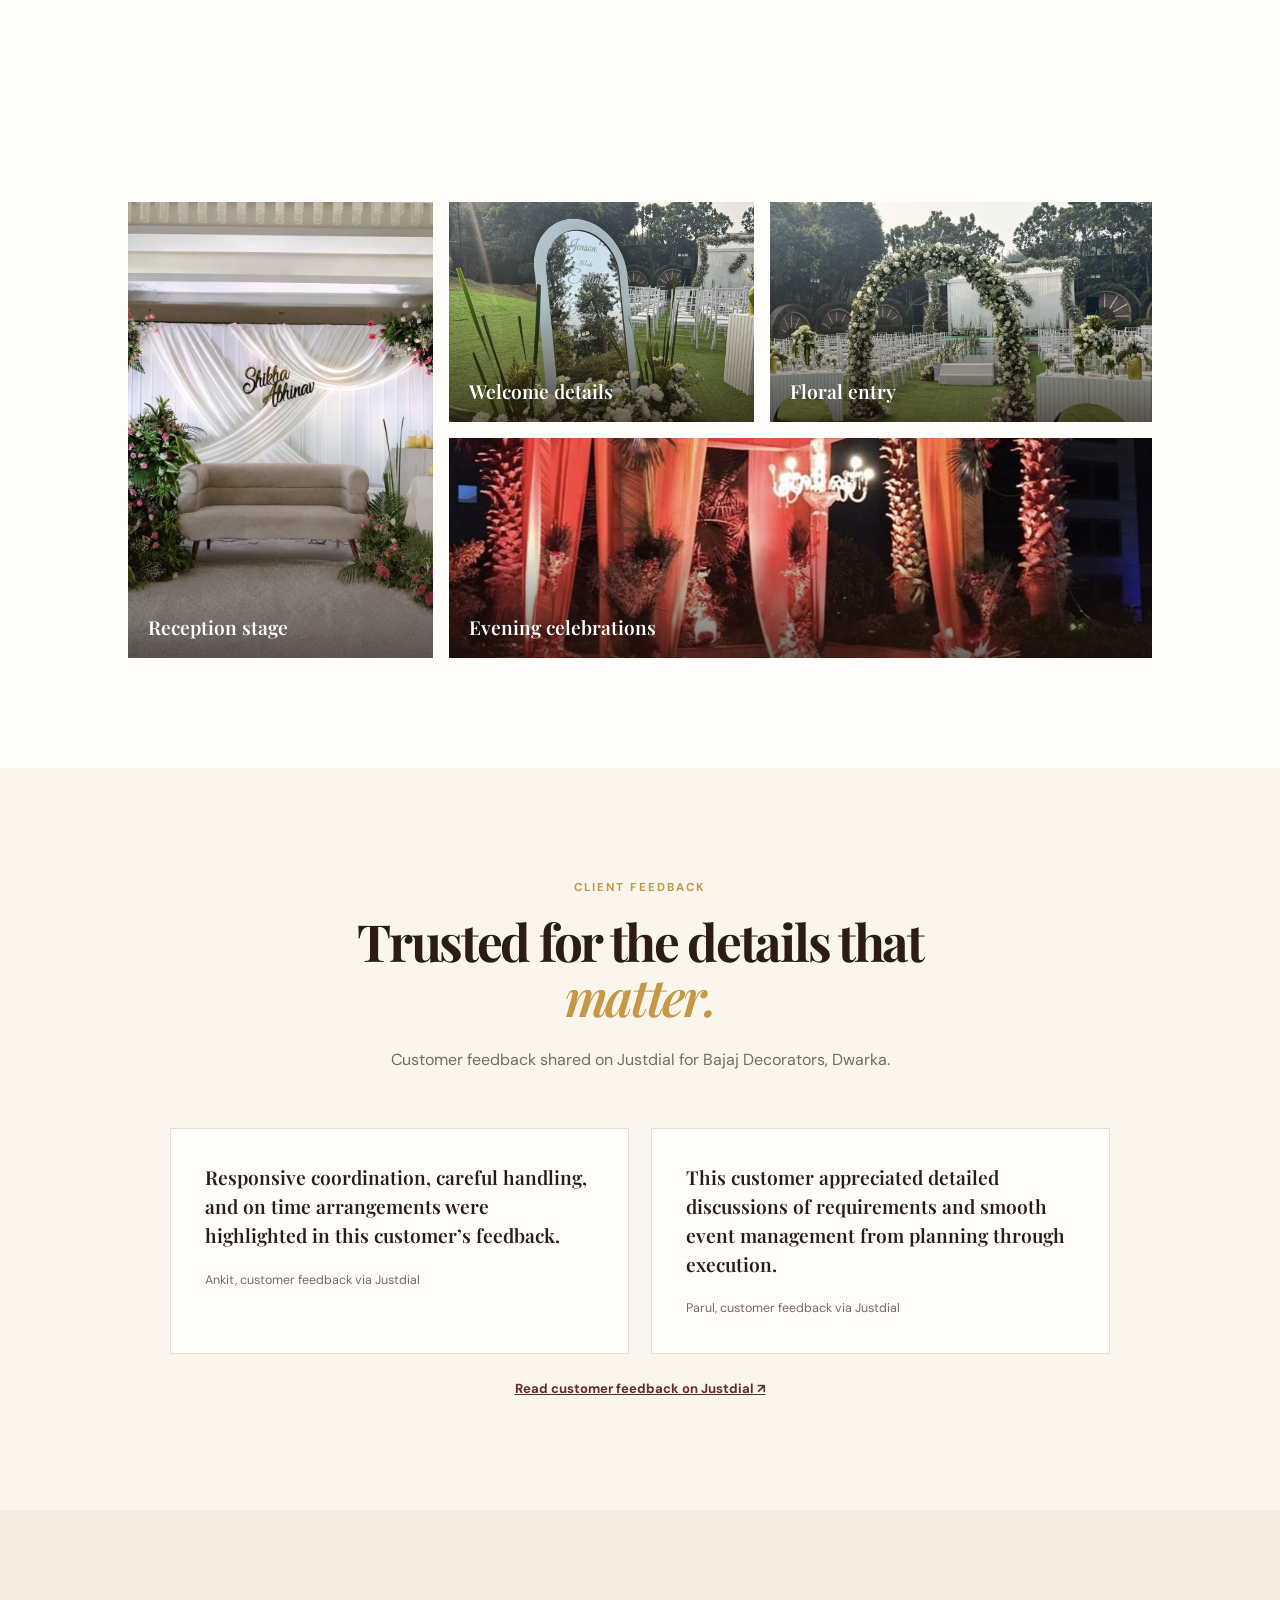
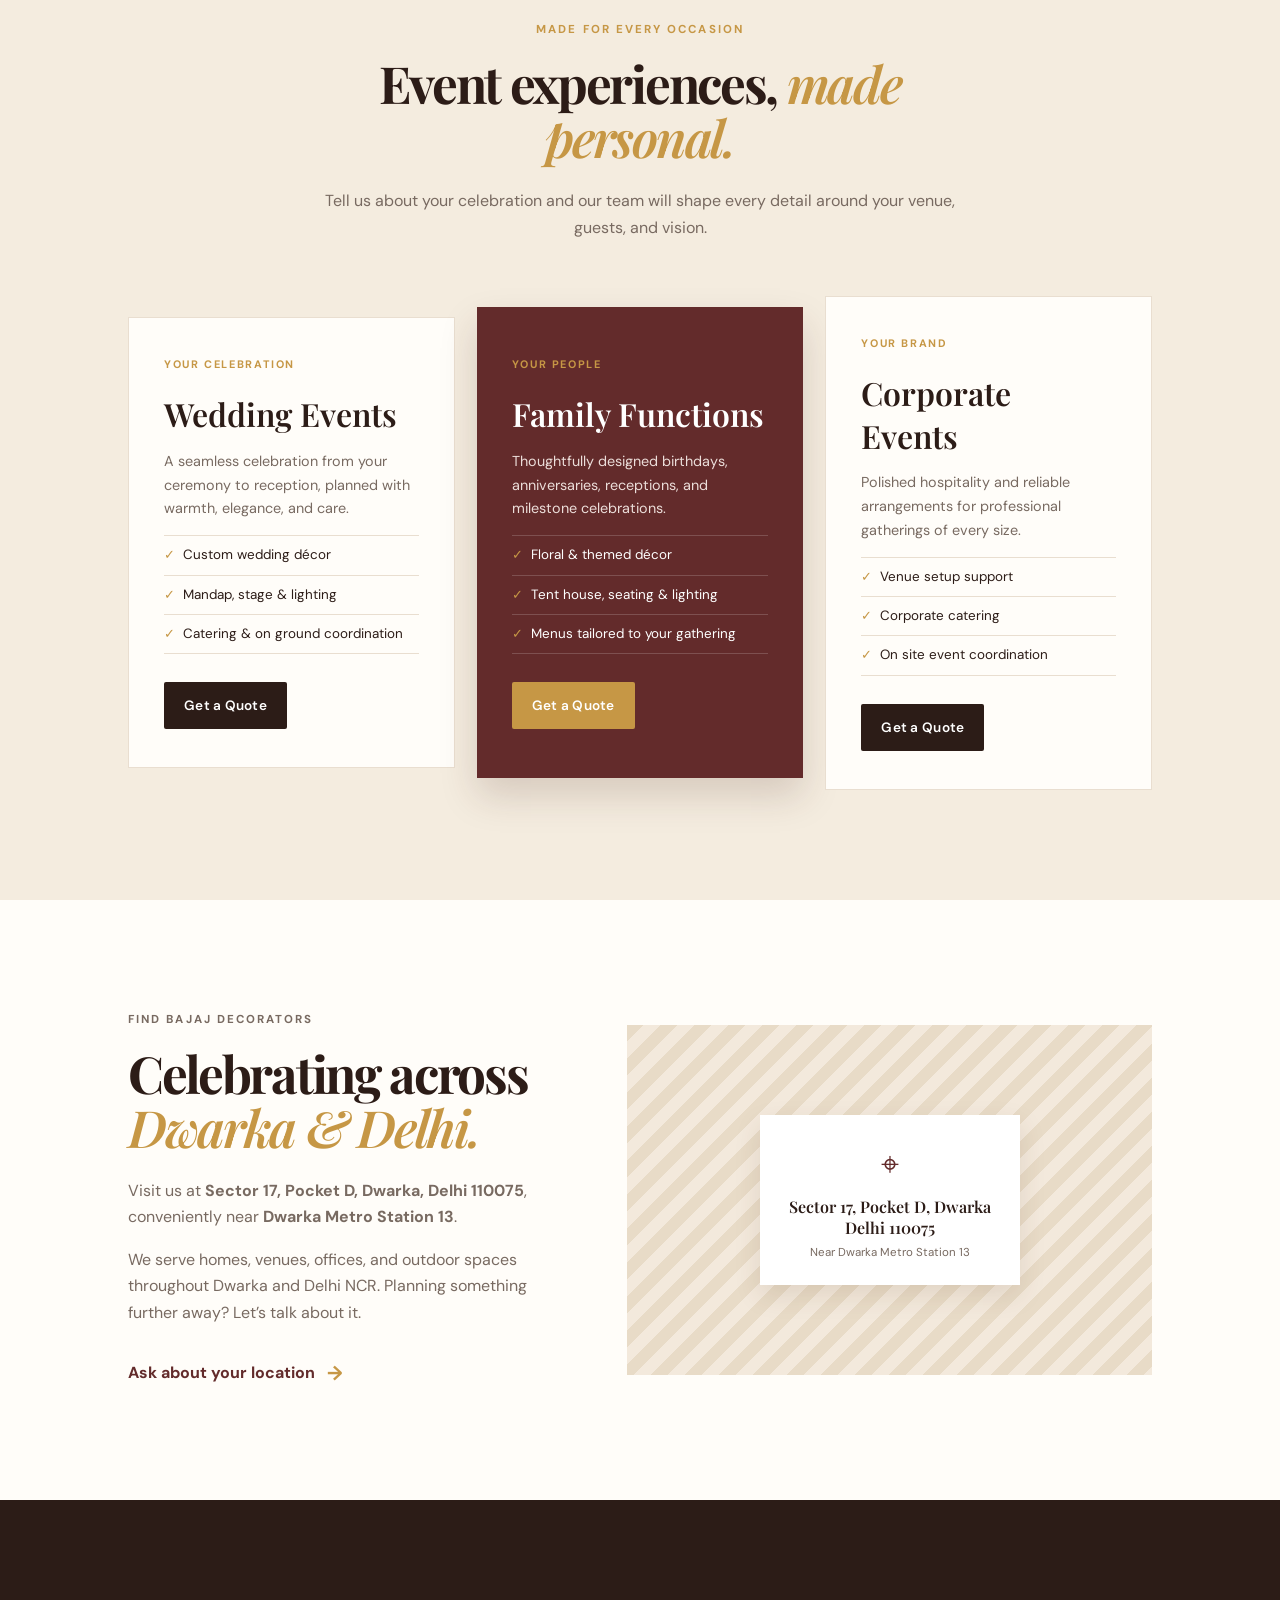
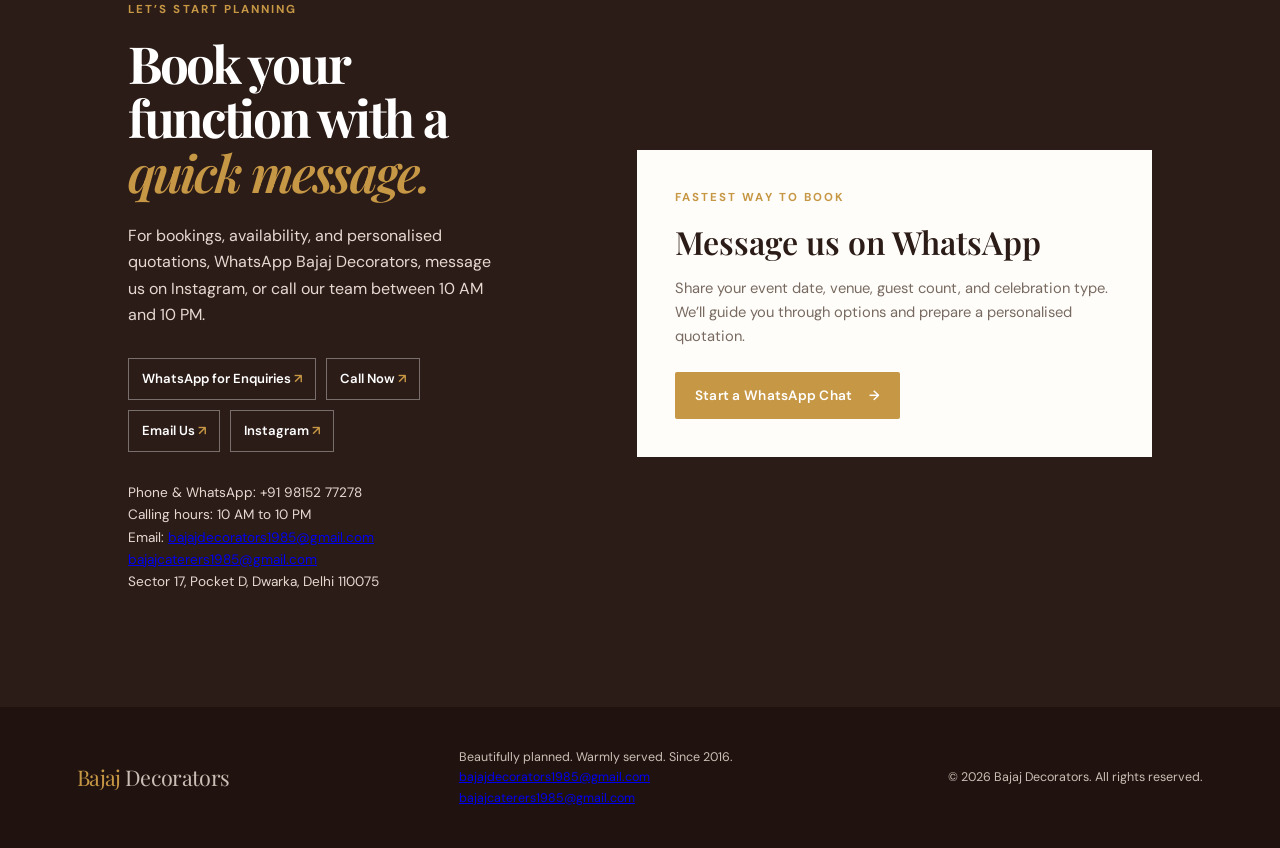
==== commit c0a86e2d: "Polish website copy punctuation Updated the content in index.html to improve clarity and consistency" ====
--- a/index.html
+++ b/index.html
@@ -1,14 +1,14 @@
 <!doctype html>
-<html lang="en"><head><meta charset="UTF-8"><meta name="viewport" content="width=device-width, initial-scale=1.0"><meta name="description" content="Bajaj Decorators — wedding décor, catering, tent-house setups, and complete event planning in Dwarka, Delhi."><title>Bajaj Decorators | Event Planning & Catering, Dwarka</title><link rel="preconnect" href="https://fonts.googleapis.com"><link rel="preconnect" href="https://fonts.gstatic.com" crossorigin><link href="https://fonts.googleapis.com/css2?family=DM+Sans:wght@400;500;600;700&family=Playfair+Display:wght@600;700&display=swap" rel="stylesheet"><link rel="stylesheet" href="styles.css"><link rel="stylesheet" href="contact-simple.css"></head><body>
+<html lang="en"><head><meta charset="UTF-8"><meta name="viewport" content="width=device-width, initial-scale=1.0"><meta name="description" content="Bajaj Decorators, wedding décor, catering, tent house setups, and complete event planning in Dwarka, Delhi."><title>Bajaj Decorators | Event Planning & Catering, Dwarka</title><link rel="preconnect" href="https://fonts.googleapis.com"><link rel="preconnect" href="https://fonts.gstatic.com" crossorigin><link href="https://fonts.googleapis.com/css2?family=DM+Sans:wght@400;500;600;700&family=Playfair+Display:wght@600;700&display=swap" rel="stylesheet"><link rel="stylesheet" href="styles.css"><link rel="stylesheet" href="contact-simple.css"></head><body>
 <header class="site-header" id="top"><a class="brand" href="#top" aria-label="Bajaj Decorators home"><span>Bajaj</span> Decorators</a><button class="menu-toggle" aria-label="Open navigation" aria-expanded="false"><span></span><span></span><span></span></button><nav class="nav" aria-label="Main navigation"><a href="#about">About</a><a href="#services">Services</a><a href="#gallery">Gallery</a><a href="#packages">Events</a><a href="#contact" class="nav-cta">Enquire Now</a></nav></header>
 <main>
-<section class="hero hero-crisp"><div class="hero-content reveal"><p class="eyebrow">Since 2016 · Décor · Catering · Complete Event Planning</p><h1>Every celebration, <em>beautifully yours.</em></h1><p class="hero-copy">Bajaj Decorators creates seamless, memorable functions with thoughtful décor, delicious catering, tent-house setups, and complete event coordination—from first idea to final goodbye.</p><div class="hero-actions"><a class="button button-gold" href="#contact">Plan Your Event <span>→</span></a><a class="button button-outline" href="tel:+919815277278">Call Now</a></div></div><div class="hero-scroll">Scroll to discover <span></span></div></section>
-<section class="intro section" id="about"><div class="intro-image reveal"><img src="haldi-floral-decor.jpg" alt="Yellow floral décor for a celebration"><div class="image-note">Crafted with care<br><span>for every occasion</span></div></div><div class="intro-copy reveal"><p class="eyebrow">About Bajaj Decorators</p><h2>Your function, expertly <em>handled.</em></h2><p>Since 2016, Bajaj Decorators has been a dependable event-organizing and catering team for celebrations across Dwarka and Delhi. From close family gatherings to grand functions, we make the planning feel easy.</p><p>Be fully present with your guests while we handle the complete setup—from floral décor and catering to seating, mandaps, stages, lighting, tent-house arrangements, and on-ground coordination.</p><a href="#services" class="text-link">Explore our services <span>→</span></a></div></section>
-<section class="services section" id="services"><div class="section-heading center reveal"><p class="eyebrow">Everything under one roof</p><h2>Celebrations made <em>simple.</em></h2><p>One trusted team, every detail considered.</p></div><div class="service-grid"><article class="service-card reveal"><span>01</span><h3>Wedding Décor & Catering</h3><p>Beautifully styled weddings paired with menus that delight every guest.</p></article><article class="service-card reveal"><span>02</span><h3>Mandap, Stage & Reception</h3><p>Graceful mandaps, statement stages, reception décor, and full arrangements.</p></article><article class="service-card reveal"><span>03</span><h3>Birthdays & Anniversaries</h3><p>Personal, joyful celebrations designed around your favourite people.</p></article><article class="service-card reveal"><span>04</span><h3>Corporate Events</h3><p>Professional gatherings with polished hospitality and easy coordination.</p></article><article class="service-card reveal"><span>05</span><h3>Floral Décor & Lighting</h3><p>Atmospheric floral styling, elegant lighting, seating, and beautiful details.</p></article><article class="service-card reveal"><span>06</span><h3>Tent House & Full Setup</h3><p>Complete tent-house arrangements and one trusted team for your function.</p></article></div></section>
+<section class="hero hero-crisp"><div class="hero-content reveal"><p class="eyebrow">Since 2016 · Décor · Catering · Complete Event Planning</p><h1>Every celebration, <em>beautifully yours.</em></h1><p class="hero-copy">Bajaj Decorators creates seamless, memorable functions with thoughtful décor, delicious catering, tent house setups, and complete event coordination from first idea to final goodbye.</p><div class="hero-actions"><a class="button button-gold" href="#contact">Plan Your Event <span>→</span></a><a class="button button-outline" href="tel:+919815277278">Call Now</a></div></div><div class="hero-scroll">Scroll to discover <span></span></div></section>
+<section class="intro section" id="about"><div class="intro-image reveal"><img src="haldi-floral-decor.jpg" alt="Yellow floral décor for a celebration"><div class="image-note">Crafted with care<br><span>for every occasion</span></div></div><div class="intro-copy reveal"><p class="eyebrow">About Bajaj Decorators</p><h2>Your function, expertly <em>handled.</em></h2><p>Since 2016, Bajaj Decorators has been a dependable event organizing and catering team for celebrations across Dwarka and Delhi. From close family gatherings to grand functions, we make the planning feel easy.</p><p>Be fully present with your guests while we handle the complete setup from floral décor and catering to seating, mandaps, stages, lighting, tent house arrangements, and on ground coordination.</p><a href="#services" class="text-link">Explore our services <span>→</span></a></div></section>
+<section class="services section" id="services"><div class="section-heading center reveal"><p class="eyebrow">Everything under one roof</p><h2>Celebrations made <em>simple.</em></h2><p>One trusted team, every detail considered.</p></div><div class="service-grid"><article class="service-card reveal"><span>01</span><h3>Wedding Décor & Catering</h3><p>Beautifully styled weddings paired with menus that delight every guest.</p></article><article class="service-card reveal"><span>02</span><h3>Mandap, Stage & Reception</h3><p>Graceful mandaps, statement stages, reception décor, and full arrangements.</p></article><article class="service-card reveal"><span>03</span><h3>Birthdays & Anniversaries</h3><p>Personal, joyful celebrations designed around your favourite people.</p></article><article class="service-card reveal"><span>04</span><h3>Corporate Events</h3><p>Professional gatherings with polished hospitality and easy coordination.</p></article><article class="service-card reveal"><span>05</span><h3>Floral Décor & Lighting</h3><p>Atmospheric floral styling, elegant lighting, seating, and beautiful details.</p></article><article class="service-card reveal"><span>06</span><h3>Tent House & Full Setup</h3><p>Complete tent house arrangements and one trusted team for your function.</p></article></div></section>
 <section class="why-us"><div class="why-image"><img src="outdoor-ceremony.jpg" alt="Outdoor ceremony setup with aisle and stage décor"></div><div class="why-content reveal"><p class="eyebrow">Why choose us</p><h2>It’s your day. <em>Feel every moment.</em></h2><div class="reasons"><div><b>01</b><p>Customized menus and event plans</p></div><div><b>02</b><p>A professional, dependable team</p></div><div><b>03</b><p>Quality food and thoughtful service</p></div><div><b>04</b><p>Care for the smallest details</p></div><div><b>05</b><p>Full setup from one trusted team</p></div><div><b>06</b><p>Perfect for intimate and grand functions</p></div></div></div></section>
 <section class="gallery section" id="gallery"><div class="section-heading reveal"><p class="eyebrow">A glimpse of our work</p><h2>Settings to <em>remember.</em></h2></div><div class="gallery-grid"><figure class="gallery-item tall reveal"><img src="reception-stage-decor.jpg" alt="Elegant floral reception stage décor"><figcaption>Reception stage</figcaption></figure><figure class="gallery-item reveal"><img src="welcome-mirror-decor.jpg" alt="Floral welcome mirror for a wedding event"><figcaption>Welcome details</figcaption></figure><figure class="gallery-item reveal"><img src="floral-entry-arch.jpg" alt="White floral entry arch at an outdoor event"><figcaption>Floral entry</figcaption></figure><figure class="gallery-item wide reveal"><img src="evening-event-lighting.jpg" alt="Evening celebration décor with warm lighting"><figcaption>Evening celebrations</figcaption></figure></div></section>
-<section class="reviews section" id="reviews"><div class="section-heading center reveal"><p class="eyebrow">Client feedback</p><h2>Trusted for the details that <em>matter.</em></h2><p>Customer feedback shared on Justdial for Bajaj Decorators, Dwarka.</p></div><div class="review-grid"><article class="review-card reveal"><p>Responsive coordination, careful handling, and on-time arrangements were highlighted in this customer’s feedback.</p><footer>— Ankit, customer feedback via Justdial</footer></article><article class="review-card reveal"><p>This customer appreciated detailed discussions of requirements and smooth event management from planning through execution.</p><footer>— Parul, customer feedback via Justdial</footer></article></div><p class="review-source"><a href="https://www.justdial.com/Delhi/Bajaj-Decorators-Dwarka-Metro-Station-13-Dwarka/011PXX11-XX11-120618015837-C3C9_BZDET" target="_blank" rel="noopener">Read customer feedback on Justdial ↗</a></p></section>
-<section class="packages section" id="packages"><div class="section-heading center reveal"><p class="eyebrow">Made for every occasion</p><h2>Event experiences, <em>made personal.</em></h2><p>Tell us about your celebration and our team will shape every detail around your venue, guests, and vision.</p></div><div class="package-grid"><article class="package-card reveal"><p class="package-type">Your celebration</p><h3>Wedding Events</h3><p class="package-copy">A seamless celebration from your ceremony to reception—planned with warmth, elegance, and care.</p><ul><li>Custom wedding décor</li><li>Mandap, stage & lighting</li><li>Catering & on-ground coordination</li></ul><a href="#contact" class="button button-dark">Get a Quote</a></article><article class="package-card featured reveal"><p class="package-type">Your people</p><h3>Family Functions</h3><p class="package-copy">Thoughtfully designed birthdays, anniversaries, receptions, and milestone celebrations.</p><ul><li>Floral & themed décor</li><li>Tent-house, seating & lighting</li><li>Menus tailored to your gathering</li></ul><a href="#contact" class="button button-gold">Get a Quote</a></article><article class="package-card reveal"><p class="package-type">Your brand</p><h3>Corporate Events</h3><p class="package-copy">Polished hospitality and reliable arrangements for professional gatherings of every size.</p><ul><li>Venue setup support</li><li>Corporate catering</li><li>On-site event coordination</li></ul><a href="#contact" class="button button-dark">Get a Quote</a></article></div></section>
-<section class="location section" id="location"><div class="location-copy reveal"><p class="eyebrow">Find Bajaj Decorators</p><h2>Celebrating across <em>Dwarka & Delhi.</em></h2><p>Visit us at <strong>Sector 17, Pocket D, Dwarka, Delhi – 110075</strong>, conveniently near <strong>Dwarka Metro Station 13</strong>.</p><p>We serve homes, venues, offices, and outdoor spaces throughout Dwarka and Delhi NCR. Planning something further away? Let’s talk about it.</p><a href="#contact" class="text-link">Ask about your location <span>→</span></a></div><div class="map-placeholder reveal"><div><span>⌖</span><b>Sector 17, Pocket D, Dwarka<br>Delhi – 110075</b><small>Near Dwarka Metro Station 13</small></div></div></section>
-<section class="contact" id="contact"><div class="contact-inner"><div class="contact-copy reveal"><p class="eyebrow">Let’s start planning</p><h2>Book your function with a <em>quick message.</em></h2><p>For bookings, availability, and personalised quotations, WhatsApp Bajaj Decorators, message us on Instagram, or call our team between 10 AM and 10 PM.</p><div class="quick-links"><a href="https://wa.me/919815277278" target="_blank" rel="noopener">WhatsApp for Enquiries <span>↗</span></a><a href="tel:+919815277278">Call Now <span>↗</span></a><a href="mailto:bajajdecorators1985@gmail.com">Email Us <span>↗</span></a><a href="https://www.instagram.com/baraat.and.battalion?utm_source=ig_web_button_share_sheet&amp;stkn=ZDNlZDc0MzIxNw==" target="_blank" rel="noopener">Instagram <span>↗</span></a></div><p class="contact-details">Phone & WhatsApp: +91 98152 77278<br>Calling hours: 10 AM – 10 PM<br>Email: <a href="mailto:bajajdecorators1985@gmail.com">bajajdecorators1985@gmail.com</a><br><a href="mailto:bajajcaterers1985@gmail.com">bajajcaterers1985@gmail.com</a><br>Sector 17, Pocket D, Dwarka, Delhi – 110075</p></div><div class="contact-message reveal"><p class="eyebrow">Fastest way to book</p><h3>Message us on WhatsApp</h3><p>Share your event date, venue, guest count, and celebration type. We’ll guide you through options and prepare a personalised quotation.</p><a class="button button-gold" href="https://wa.me/919815277278" target="_blank" rel="noopener">Start a WhatsApp Chat <span>→</span></a></div></div></section>
+<section class="reviews section" id="reviews"><div class="section-heading center reveal"><p class="eyebrow">Client feedback</p><h2>Trusted for the details that <em>matter.</em></h2><p>Customer feedback shared on Justdial for Bajaj Decorators, Dwarka.</p></div><div class="review-grid"><article class="review-card reveal"><p>Responsive coordination, careful handling, and on time arrangements were highlighted in this customer’s feedback.</p><footer>Ankit, customer feedback via Justdial</footer></article><article class="review-card reveal"><p>This customer appreciated detailed discussions of requirements and smooth event management from planning through execution.</p><footer>Parul, customer feedback via Justdial</footer></article></div><p class="review-source"><a href="https://www.justdial.com/Delhi/Bajaj-Decorators-Dwarka-Metro-Station-13-Dwarka/011PXX11-XX11-120618015837-C3C9_BZDET" target="_blank" rel="noopener">Read customer feedback on Justdial ↗</a></p></section>
+<section class="packages section" id="packages"><div class="section-heading center reveal"><p class="eyebrow">Made for every occasion</p><h2>Event experiences, <em>made personal.</em></h2><p>Tell us about your celebration and our team will shape every detail around your venue, guests, and vision.</p></div><div class="package-grid"><article class="package-card reveal"><p class="package-type">Your celebration</p><h3>Wedding Events</h3><p class="package-copy">A seamless celebration from your ceremony to reception, planned with warmth, elegance, and care.</p><ul><li>Custom wedding décor</li><li>Mandap, stage & lighting</li><li>Catering & on ground coordination</li></ul><a href="#contact" class="button button-dark">Get a Quote</a></article><article class="package-card featured reveal"><p class="package-type">Your people</p><h3>Family Functions</h3><p class="package-copy">Thoughtfully designed birthdays, anniversaries, receptions, and milestone celebrations.</p><ul><li>Floral & themed décor</li><li>Tent house, seating & lighting</li><li>Menus tailored to your gathering</li></ul><a href="#contact" class="button button-gold">Get a Quote</a></article><article class="package-card reveal"><p class="package-type">Your brand</p><h3>Corporate Events</h3><p class="package-copy">Polished hospitality and reliable arrangements for professional gatherings of every size.</p><ul><li>Venue setup support</li><li>Corporate catering</li><li>On site event coordination</li></ul><a href="#contact" class="button button-dark">Get a Quote</a></article></div></section>
+<section class="location section" id="location"><div class="location-copy reveal"><p class="eyebrow">Find Bajaj Decorators</p><h2>Celebrating across <em>Dwarka & Delhi.</em></h2><p>Visit us at <strong>Sector 17, Pocket D, Dwarka, Delhi 110075</strong>, conveniently near <strong>Dwarka Metro Station 13</strong>.</p><p>We serve homes, venues, offices, and outdoor spaces throughout Dwarka and Delhi NCR. Planning something further away? Let’s talk about it.</p><a href="#contact" class="text-link">Ask about your location <span>→</span></a></div><div class="map-placeholder reveal"><div><span>⌖</span><b>Sector 17, Pocket D, Dwarka<br>Delhi 110075</b><small>Near Dwarka Metro Station 13</small></div></div></section>
+<section class="contact" id="contact"><div class="contact-inner"><div class="contact-copy reveal"><p class="eyebrow">Let’s start planning</p><h2>Book your function with a <em>quick message.</em></h2><p>For bookings, availability, and personalised quotations, WhatsApp Bajaj Decorators, message us on Instagram, or call our team between 10 AM and 10 PM.</p><div class="quick-links"><a href="https://wa.me/919815277278" target="_blank" rel="noopener">WhatsApp for Enquiries <span>↗</span></a><a href="tel:+919815277278">Call Now <span>↗</span></a><a href="mailto:bajajdecorators1985@gmail.com">Email Us <span>↗</span></a><a href="https://www.instagram.com/baraat.and.battalion?utm_source=ig_web_button_share_sheet&amp;stkn=ZDNlZDc0MzIxNw==" target="_blank" rel="noopener">Instagram <span>↗</span></a></div><p class="contact-details">Phone & WhatsApp: +91 98152 77278<br>Calling hours: 10 AM to 10 PM<br>Email: <a href="mailto:bajajdecorators1985@gmail.com">bajajdecorators1985@gmail.com</a><br><a href="mailto:bajajcaterers1985@gmail.com">bajajcaterers1985@gmail.com</a><br>Sector 17, Pocket D, Dwarka, Delhi 110075</p></div><div class="contact-message reveal"><p class="eyebrow">Fastest way to book</p><h3>Message us on WhatsApp</h3><p>Share your event date, venue, guest count, and celebration type. We’ll guide you through options and prepare a personalised quotation.</p><a class="button button-gold" href="https://wa.me/919815277278" target="_blank" rel="noopener">Start a WhatsApp Chat <span>→</span></a></div></div></section>
 </main><footer><a class="brand" href="#top"><span>Bajaj</span> Decorators</a><p>Beautifully planned. Warmly served. Since 2016.<br><a href="mailto:bajajdecorators1985@gmail.com">bajajdecorators1985@gmail.com</a><br><a href="mailto:bajajcaterers1985@gmail.com">bajajcaterers1985@gmail.com</a></p><p>© <span id="year"></span> Bajaj Decorators. All rights reserved.</p></footer><script src="script.js"></script></body></html>
--- a/contact-simple.css
+++ b/contact-simple.css
@@ -1 +1 @@
-.contact-message{background:var(--paper);color:var(--brown);padding:38px;align-self:center}.contact-message h3{font:600 2rem/1.15 var(--serif);margin:0 0 15px}.contact-message p:not(.eyebrow){color:var(--muted);font-size:.92rem;margin:0 0 24px}.hero.hero-crisp{background-image:linear-gradient(90deg,rgba(30,17,13,.52),rgba(30,17,13,.12)),url('outdoor-celebration.jpg');background-position:center 48%;background-size:cover;background-repeat:no-repeat}.reviews{background:var(--cream)}.review-grid{display:grid;grid-template-columns:repeat(2,1fr);gap:22px;max-width:940px;margin:auto}.review-card{padding:34px;background:var(--paper);border:1px solid var(--line)}.review-card p{font:600 1.2rem/1.5 var(--serif);margin:0 0 20px}.review-card footer{display:block;padding:0;background:transparent;color:var(--muted);font-size:.78rem}.review-source{text-align:center;margin:24px 0 0;font-size:.82rem}.review-source a{color:var(--maroon);font-weight:700}@media(max-width:850px){.contact-message{padding:30px}.review-grid{grid-template-columns:1fr}.hero.hero-crisp{background-position:58% center}}
+.contact-message{background:var(--paper);color:var(--brown);padding:38px;align-self:center}.contact-message h3{font:600 2rem/1.15 var(--serif);margin:0 0 15px}.contact-message p:not(.eyebrow){color:var(--muted);font-size:.92rem;margin:0 0 24px}.hero.hero-crisp{background-image:linear-gradient(90deg,rgba(25,16,12,.52),rgba(25,16,12,.08)),url('exec-2c87ad15-1db0-4bf9-98c1-8e76891f3cc4.png');background-position:center;background-size:cover;background-repeat:no-repeat}.reviews{background:var(--cream)}.review-grid{display:grid;grid-template-columns:repeat(2,1fr);gap:22px;max-width:940px;margin:auto}.review-card{padding:34px;background:var(--paper);border:1px solid var(--line)}.review-card p{font:600 1.2rem/1.5 var(--serif);margin:0 0 20px}.review-card footer{display:block;padding:0;background:transparent;color:var(--muted);font-size:.78rem}.review-source{text-align:center;margin:24px 0 0;font-size:.82rem}.review-source a{color:var(--maroon);font-weight:700}@media(max-width:850px){.contact-message{padding:30px}.review-grid{grid-template-columns:1fr}.hero.hero-crisp{background-position:62% center}}.site-header{height:78px;padding:0 clamp(20px,4vw,72px);background:linear-gradient(180deg,rgba(22,14,11,.48),rgba(22,14,11,0));backdrop-filter:blur(3px)}.nav{gap:clamp(12px,1.8vw,28px);white-space:nowrap}.nav a{font-size:clamp(.73rem,1.1vw,.88rem)}.nav-cta{padding:8px 14px}@media(max-width:760px){.site-header{height:70px;padding:0 20px;background:rgba(28,18,15,.88);backdrop-filter:blur(10px)}.menu-toggle{display:block;z-index:20}.nav{display:none;position:absolute;top:70px;left:16px;right:16px;flex-direction:column;align-items:stretch;gap:2px;padding:12px;background:#2c1c17;border:1px solid rgba(233,213,172,.38);box-shadow:0 18px 35px rgba(0,0,0,.24)}.nav.open{display:flex}.nav a{display:block;padding:10px 12px;font-size:.9rem}.nav-cta{text-align:center;margin-top:4px;padding:10px 12px}}
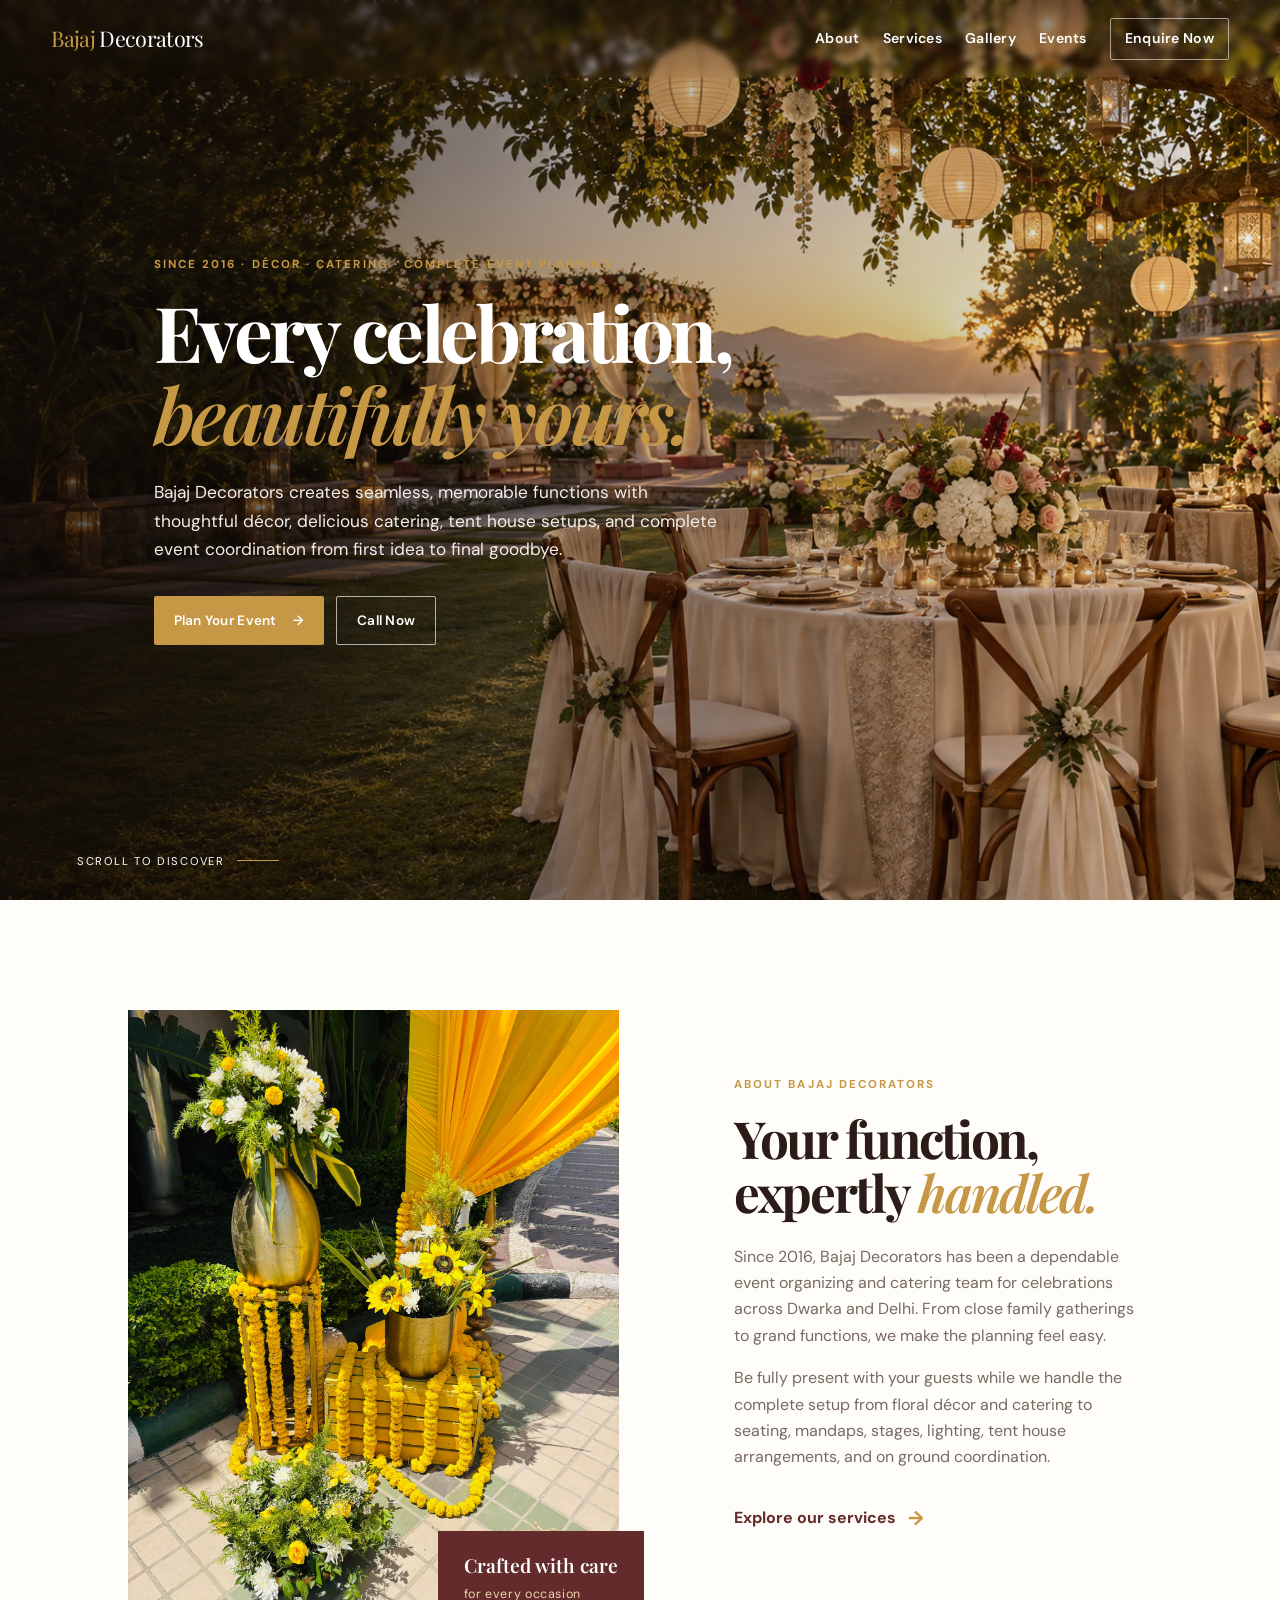
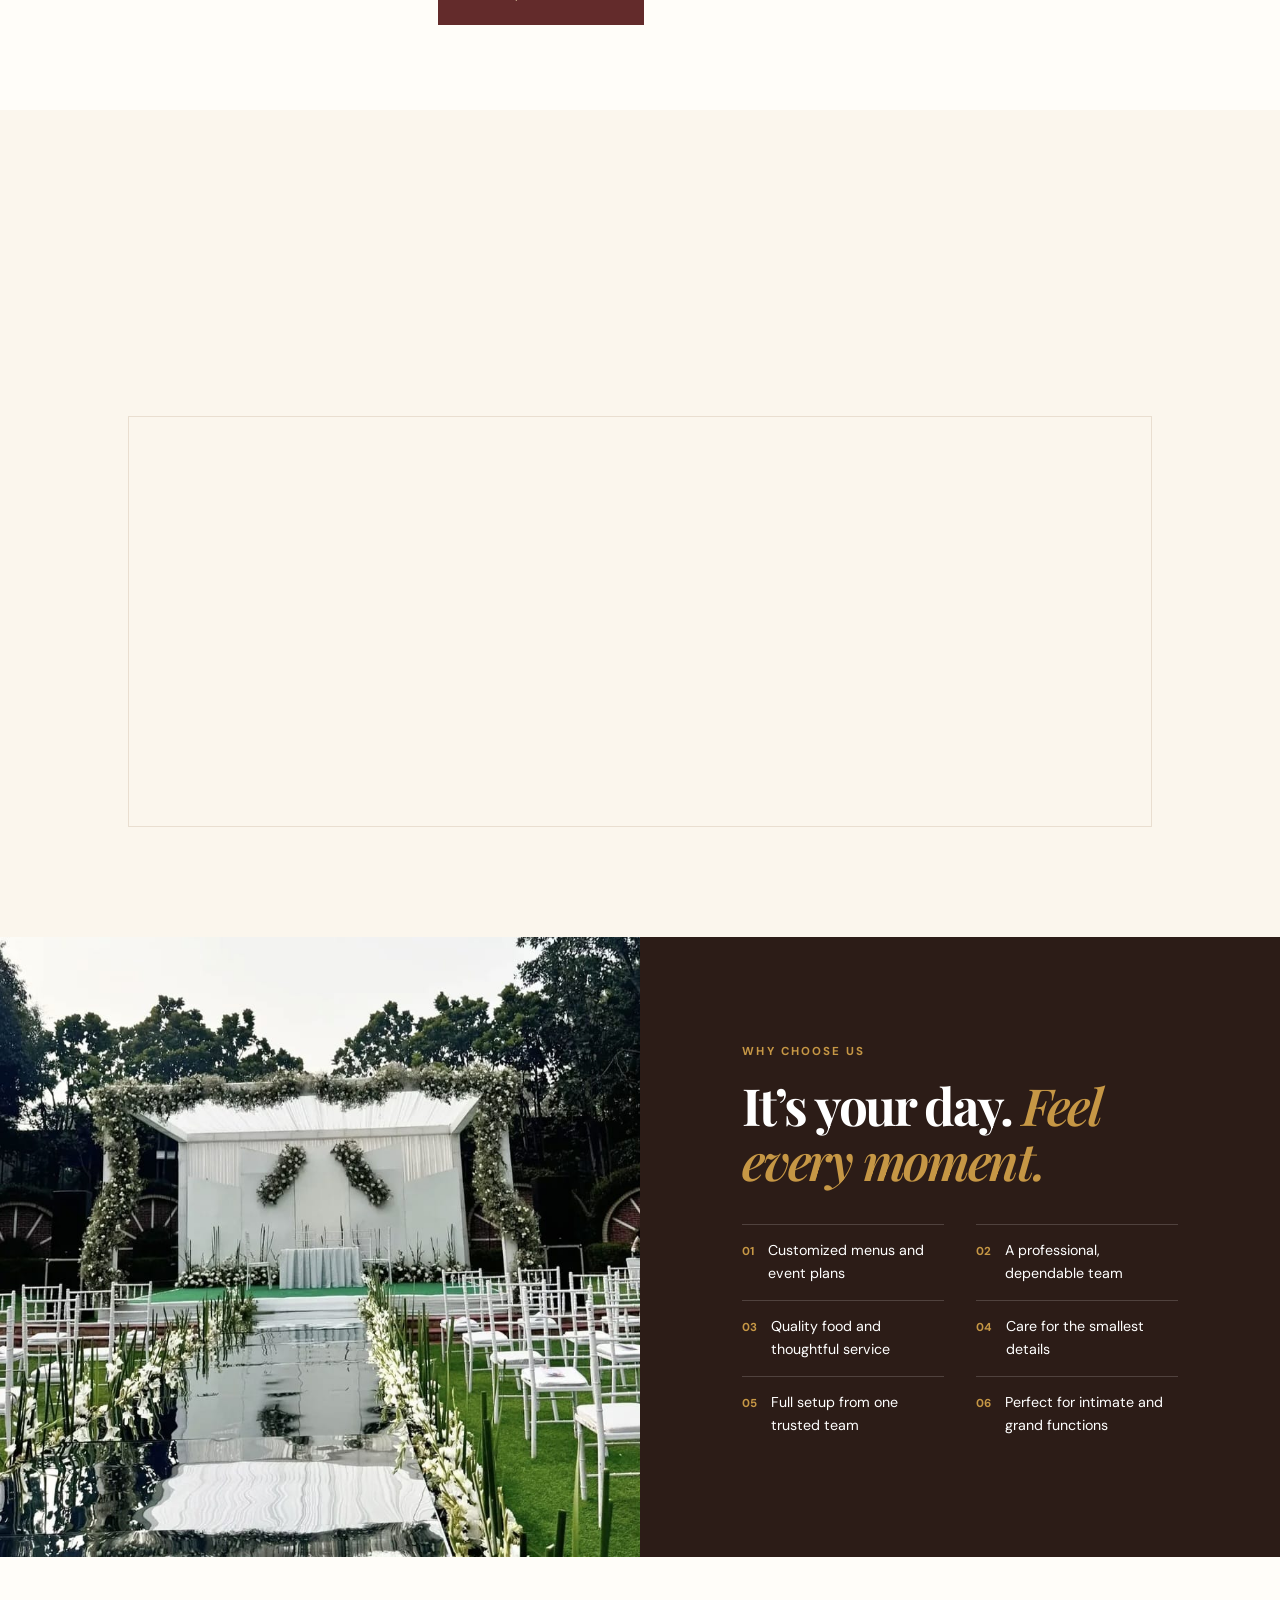
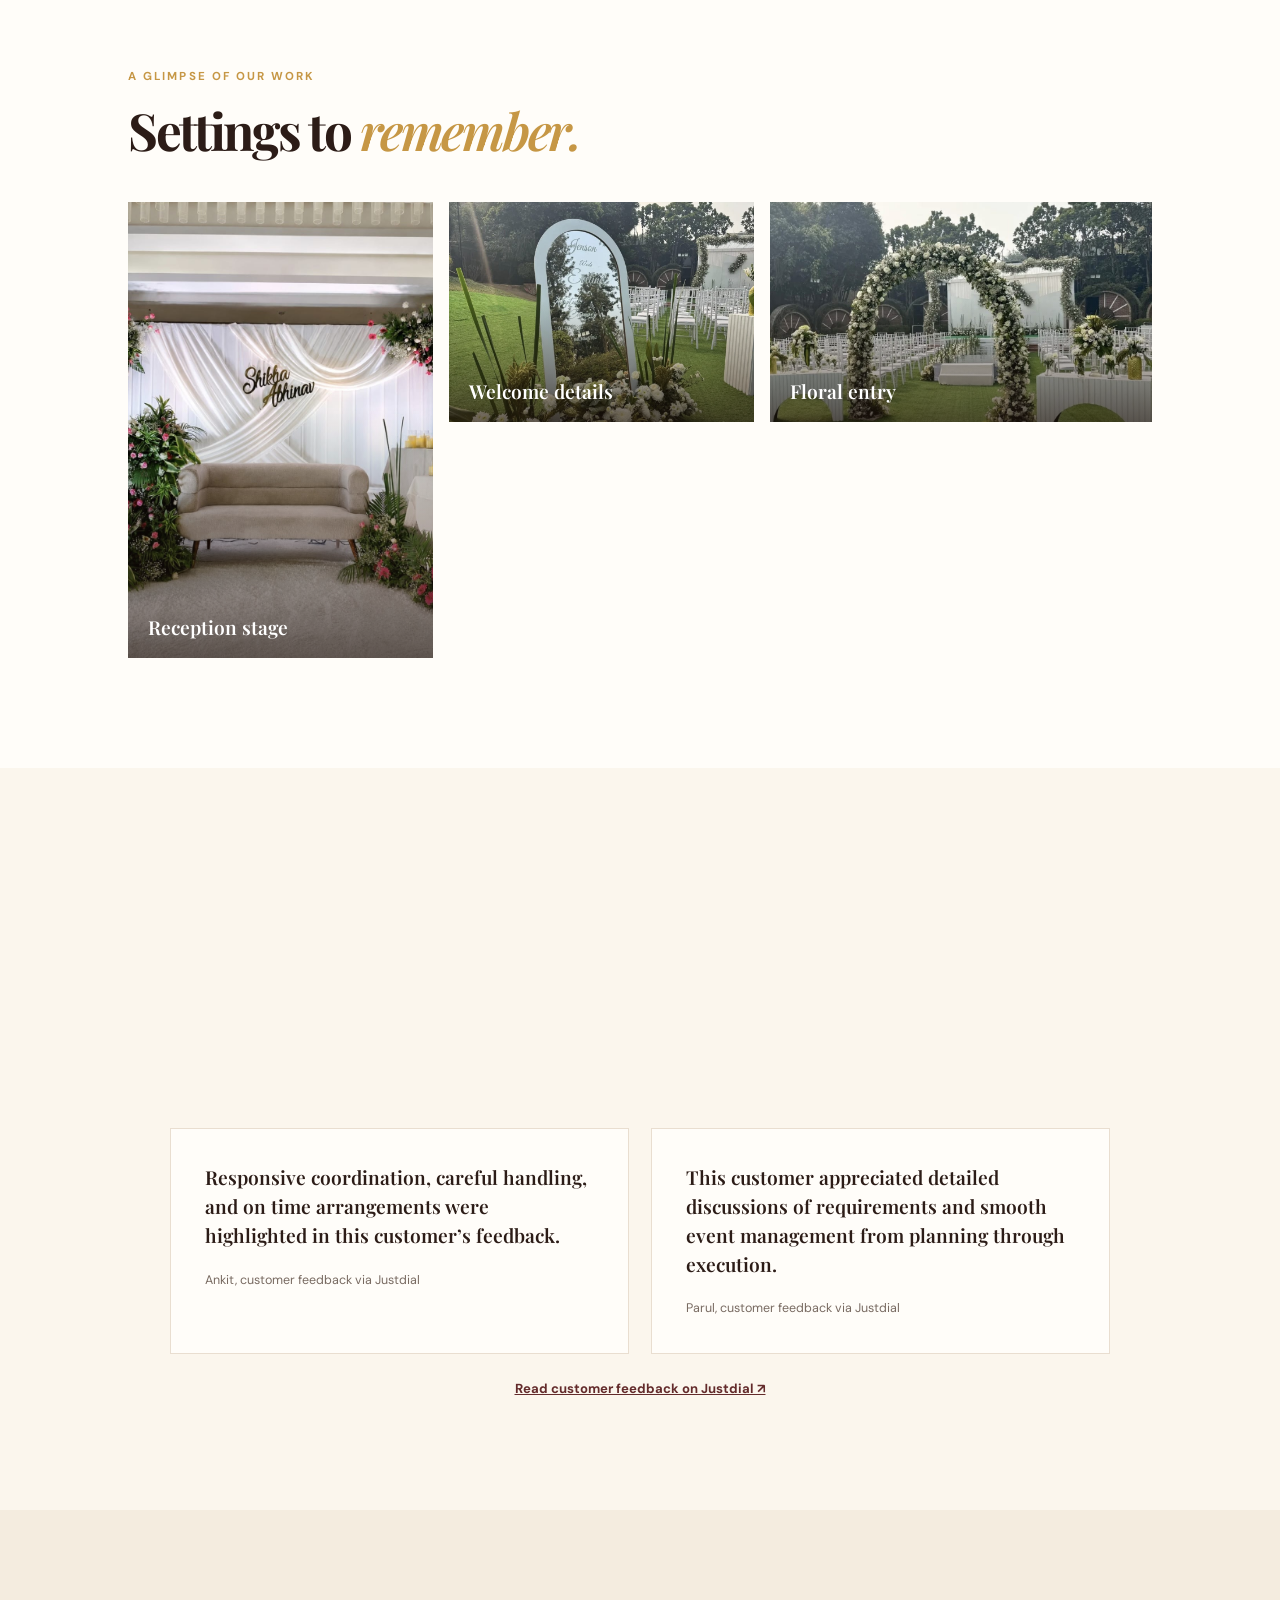
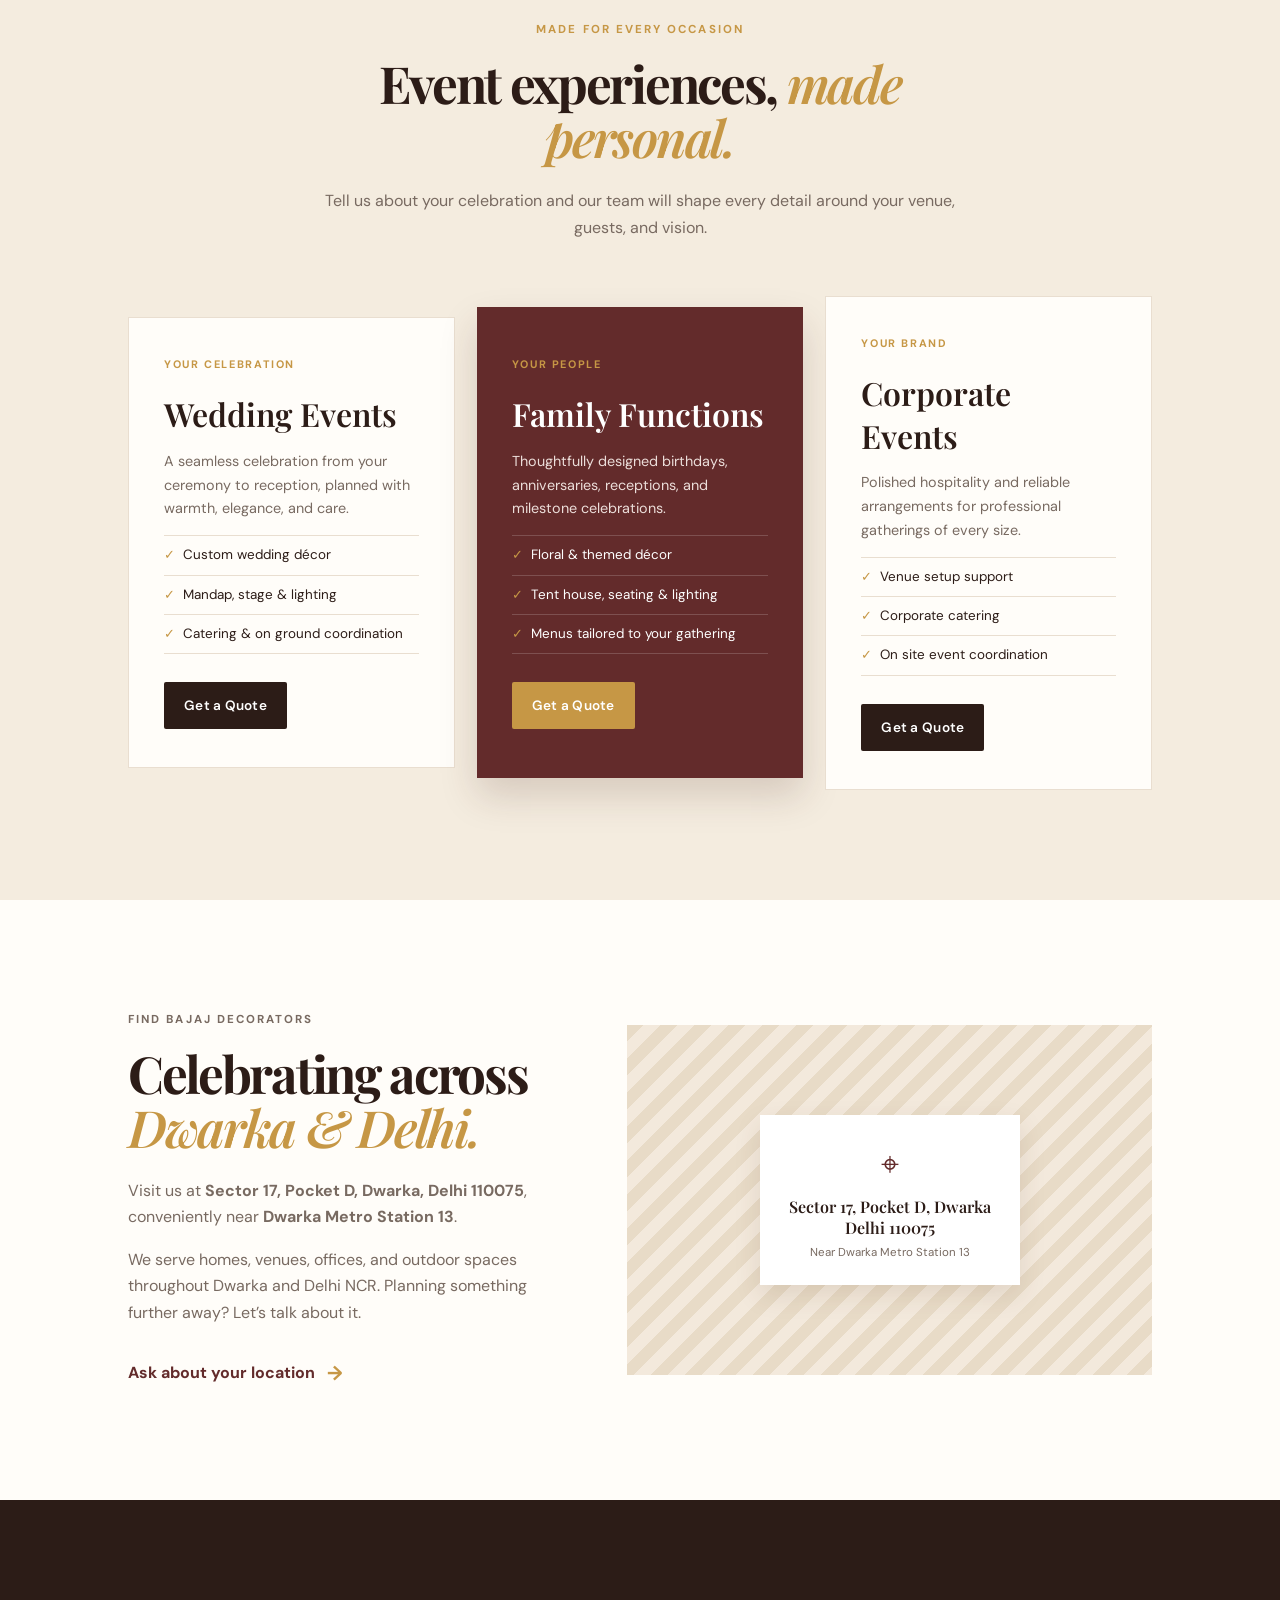
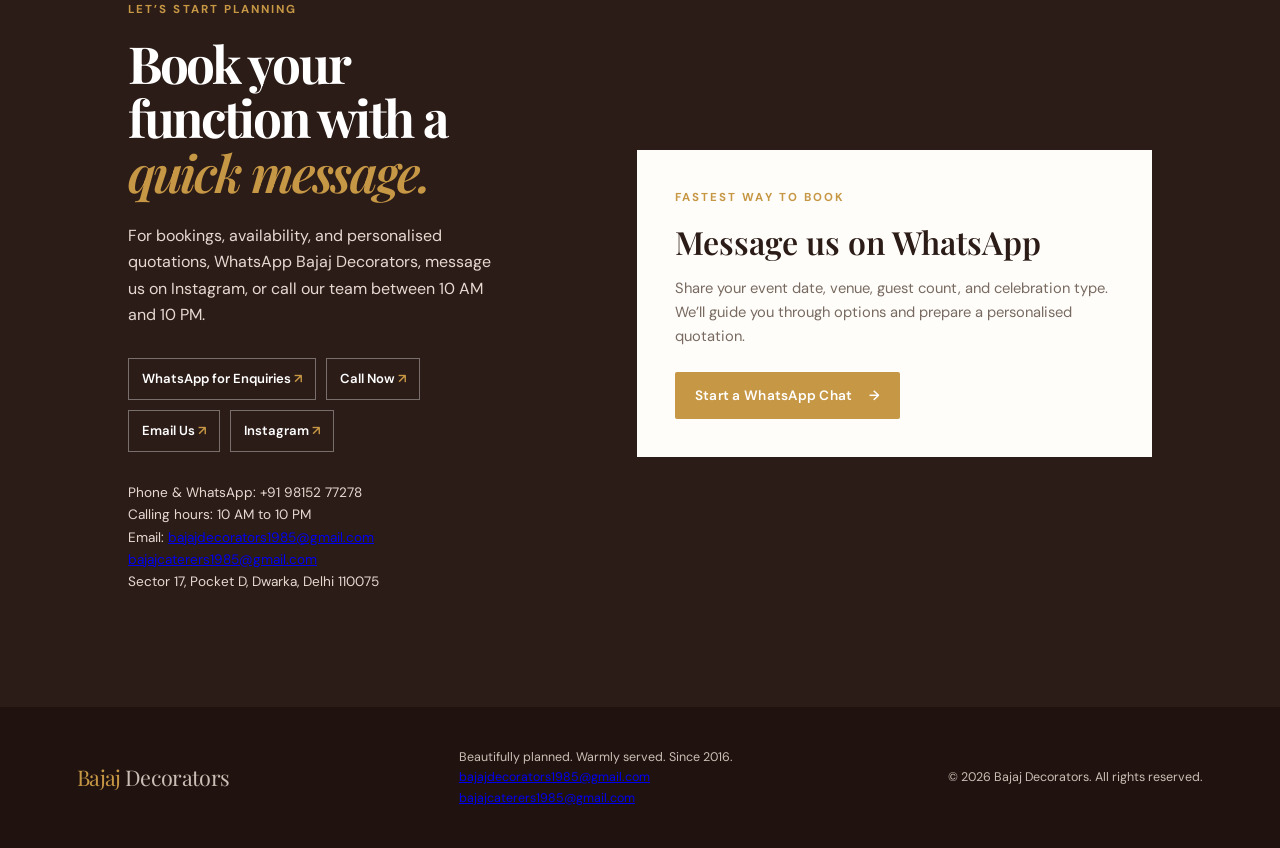
==== commit 747d1ba5: "Install Vercel Web Analytics Implemented Vercel Web Analytics for the static HTML website.  ## Chang" ====
--- a/index.html
+++ b/index.html
@@ -1,5 +1,8 @@
 <!doctype html>
-<html lang="en"><head><meta charset="UTF-8"><meta name="viewport" content="width=device-width, initial-scale=1.0"><meta name="description" content="Bajaj Decorators, wedding décor, catering, tent house setups, and complete event planning in Dwarka, Delhi."><title>Bajaj Decorators | Event Planning & Catering, Dwarka</title><link rel="preconnect" href="https://fonts.googleapis.com"><link rel="preconnect" href="https://fonts.gstatic.com" crossorigin><link href="https://fonts.googleapis.com/css2?family=DM+Sans:wght@400;500;600;700&family=Playfair+Display:wght@600;700&display=swap" rel="stylesheet"><link rel="stylesheet" href="styles.css"><link rel="stylesheet" href="contact-simple.css"></head><body>
+<html lang="en"><head><meta charset="UTF-8"><meta name="viewport" content="width=device-width, initial-scale=1.0"><meta name="description" content="Bajaj Decorators, wedding décor, catering, tent house setups, and complete event planning in Dwarka, Delhi."><title>Bajaj Decorators | Event Planning & Catering, Dwarka</title><link rel="preconnect" href="https://fonts.googleapis.com"><link rel="preconnect" href="https://fonts.gstatic.com" crossorigin><link href="https://fonts.googleapis.com/css2?family=DM+Sans:wght@400;500;600;700&family=Playfair+Display:wght@600;700&display=swap" rel="stylesheet"><link rel="stylesheet" href="styles.css"><link rel="stylesheet" href="contact-simple.css"><script>
+  window.va = window.va || function () { (window.vaq = window.vaq || []).push(arguments); };
+</script>
+<script defer src="/_vercel/insights/script.js"></script></head><body>
 <header class="site-header" id="top"><a class="brand" href="#top" aria-label="Bajaj Decorators home"><span>Bajaj</span> Decorators</a><button class="menu-toggle" aria-label="Open navigation" aria-expanded="false"><span></span><span></span><span></span></button><nav class="nav" aria-label="Main navigation"><a href="#about">About</a><a href="#services">Services</a><a href="#gallery">Gallery</a><a href="#packages">Events</a><a href="#contact" class="nav-cta">Enquire Now</a></nav></header>
 <main>
 <section class="hero hero-crisp"><div class="hero-content reveal"><p class="eyebrow">Since 2016 · Décor · Catering · Complete Event Planning</p><h1>Every celebration, <em>beautifully yours.</em></h1><p class="hero-copy">Bajaj Decorators creates seamless, memorable functions with thoughtful décor, delicious catering, tent house setups, and complete event coordination from first idea to final goodbye.</p><div class="hero-actions"><a class="button button-gold" href="#contact">Plan Your Event <span>→</span></a><a class="button button-outline" href="tel:+919815277278">Call Now</a></div></div><div class="hero-scroll">Scroll to discover <span></span></div></section>
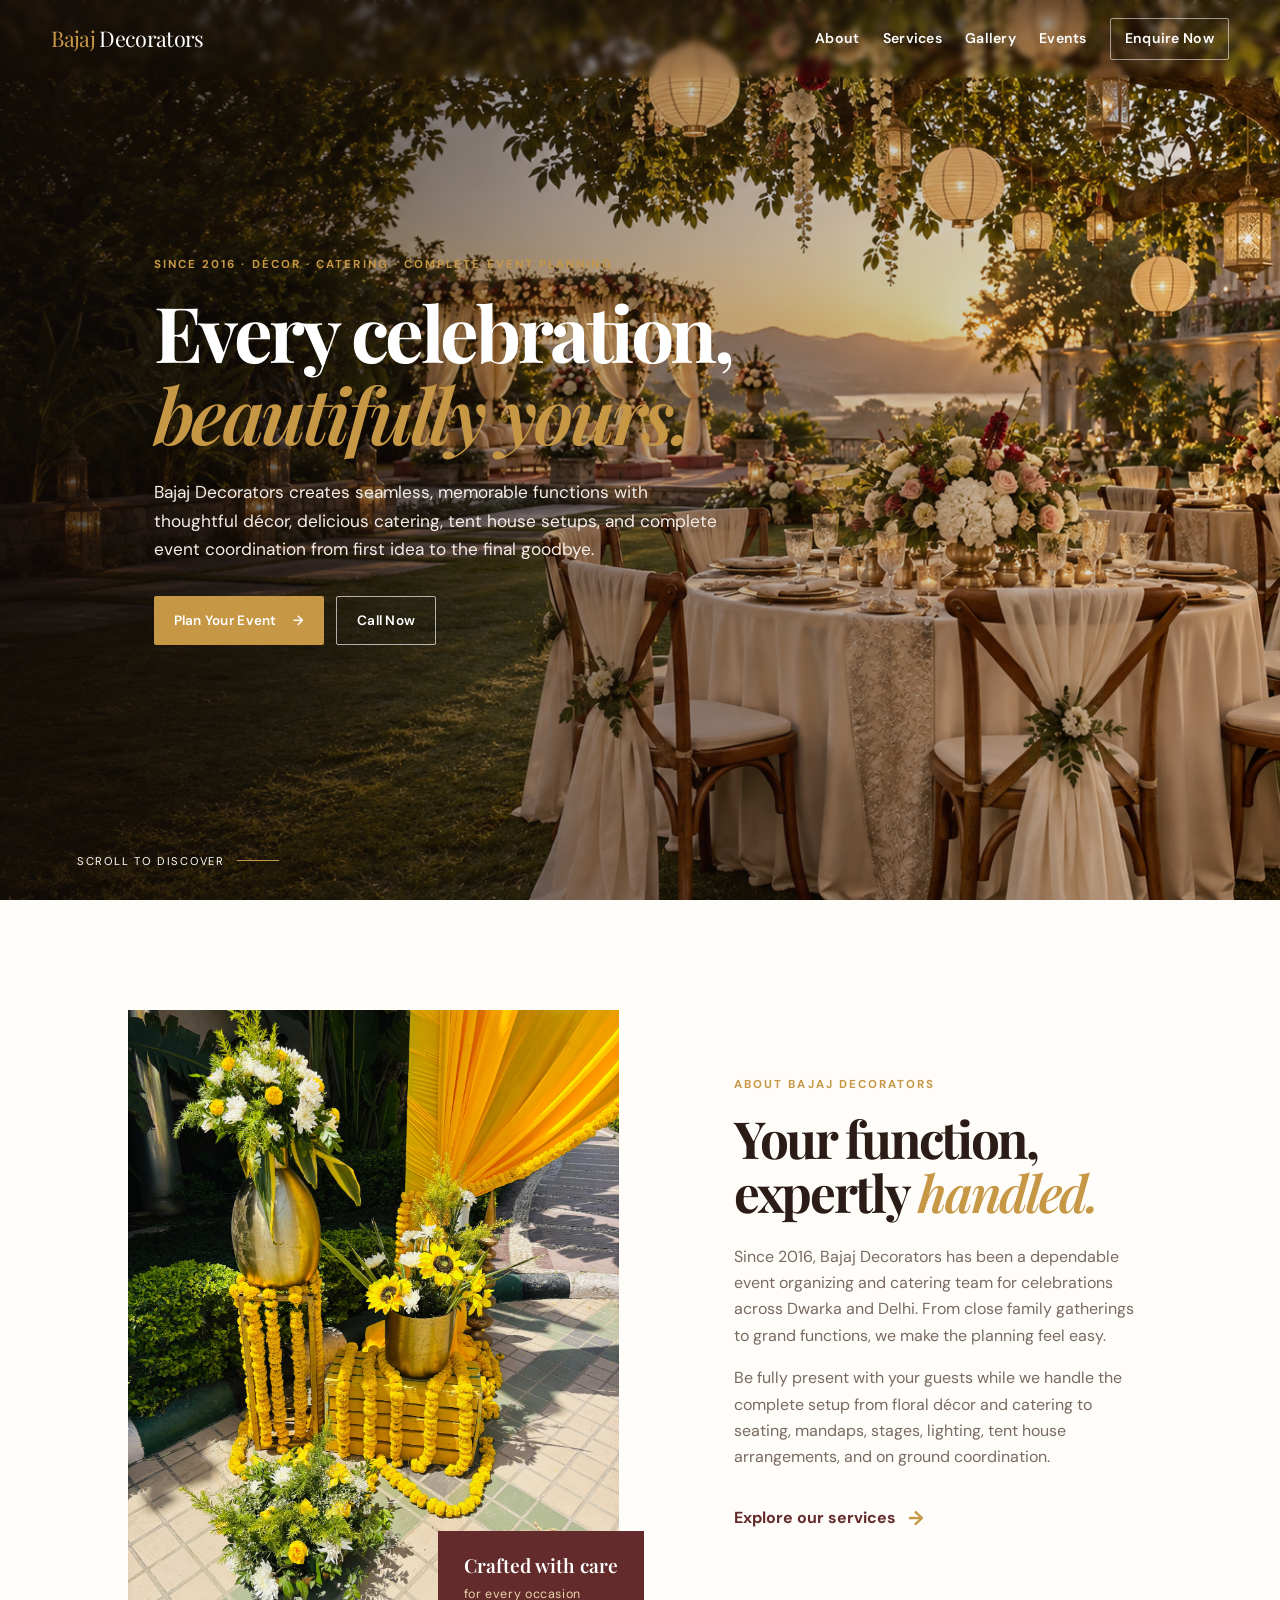
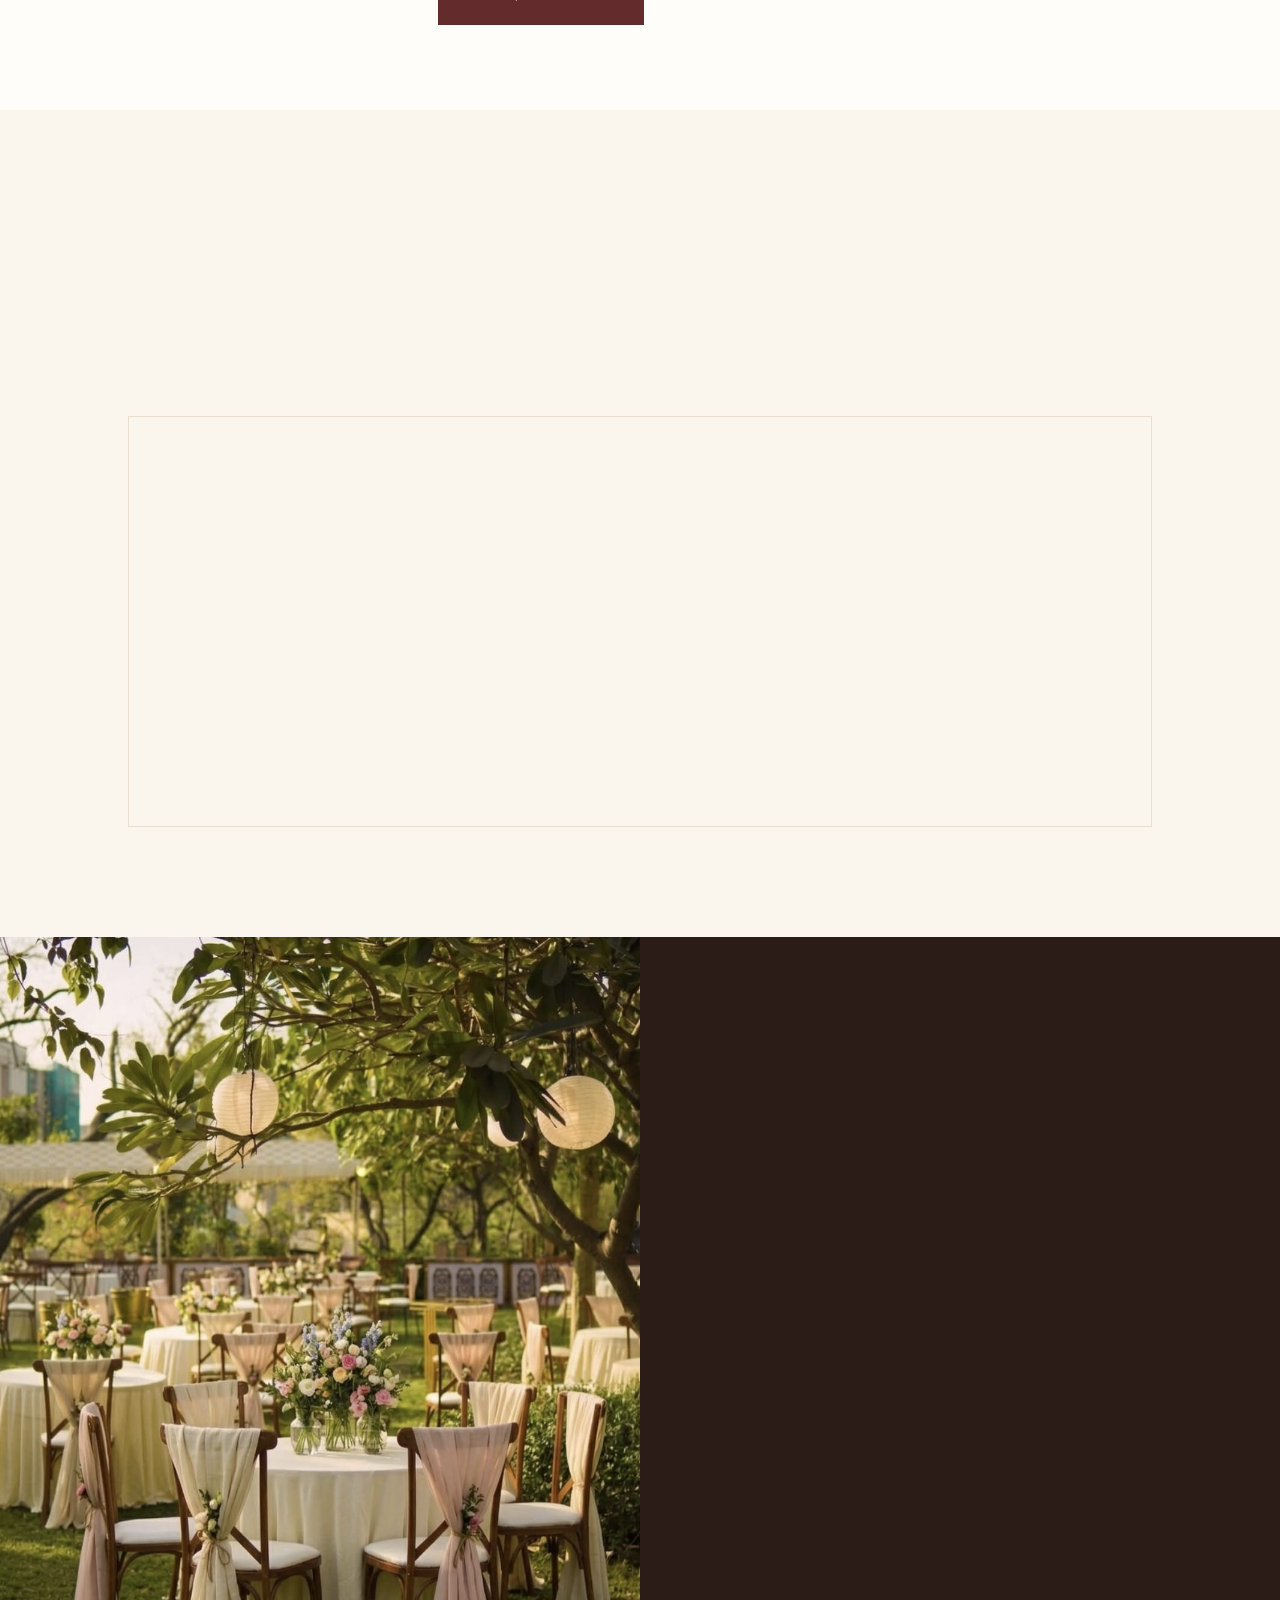
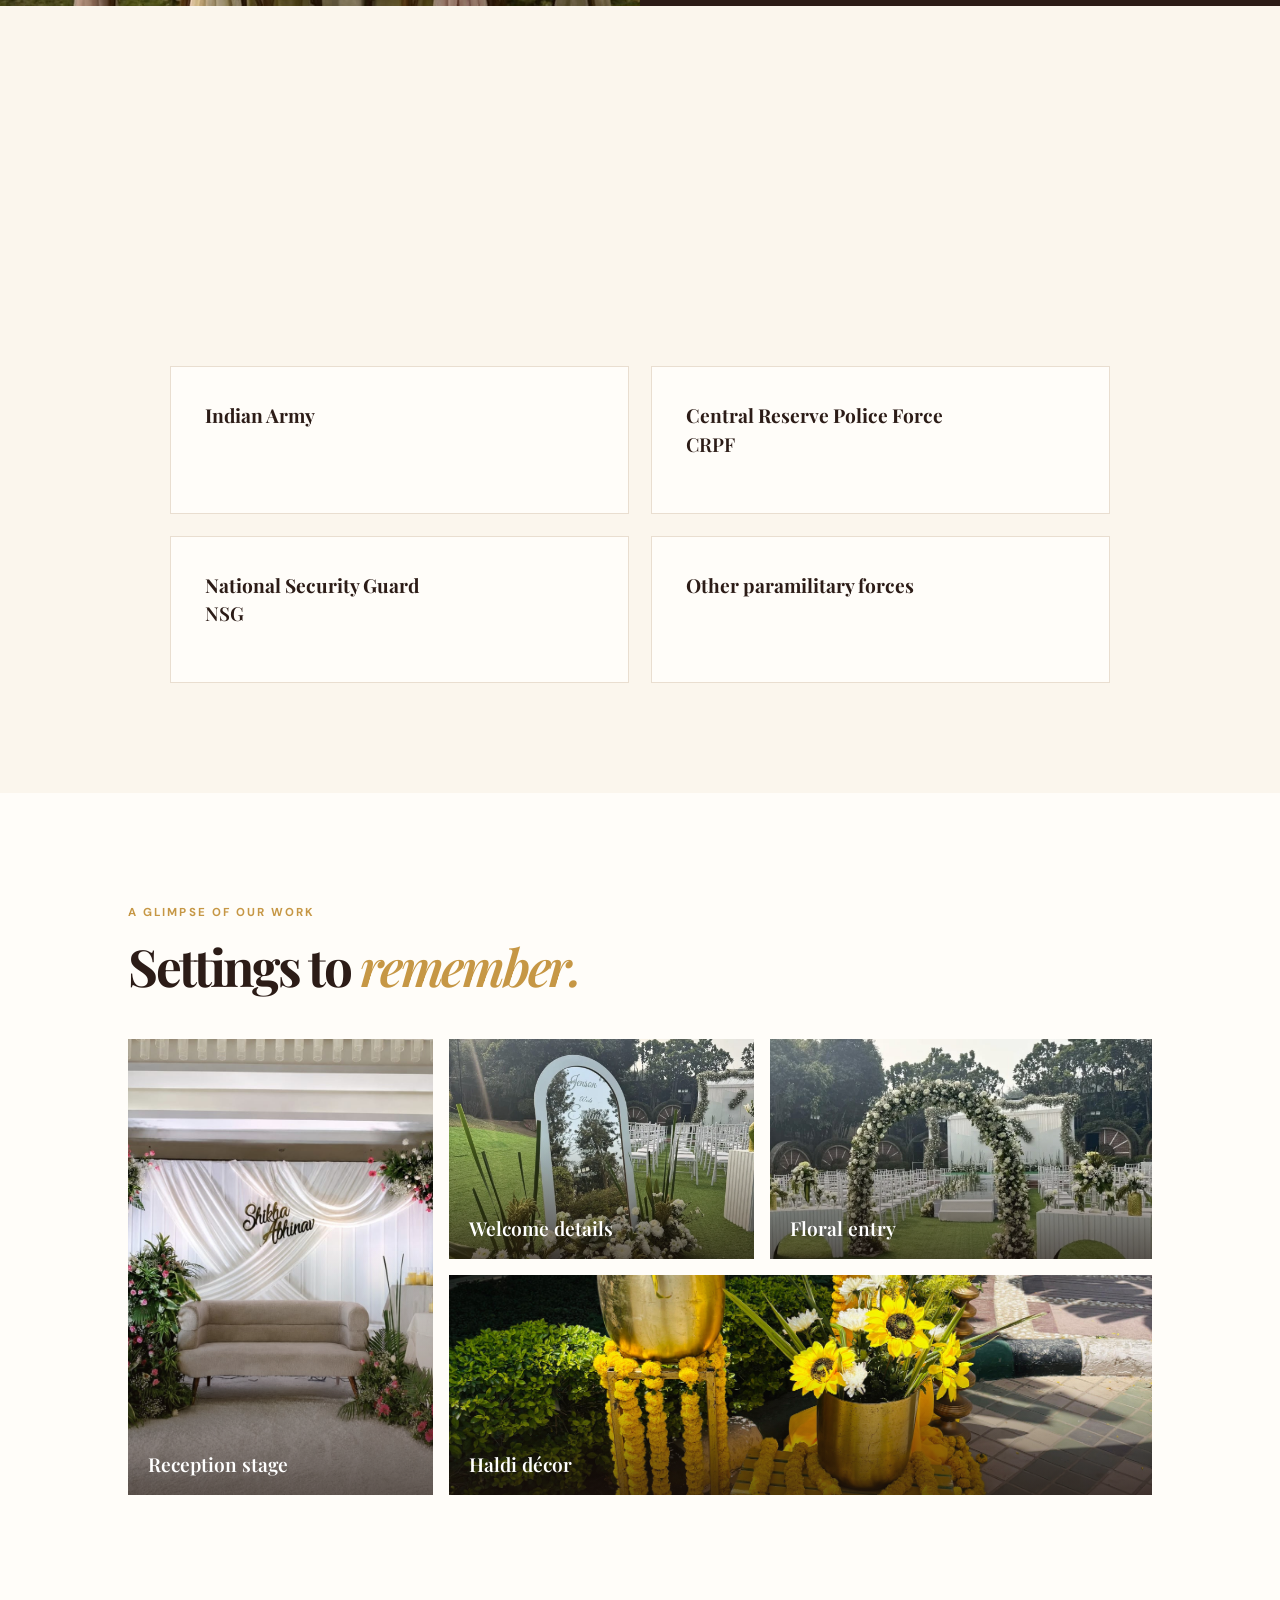
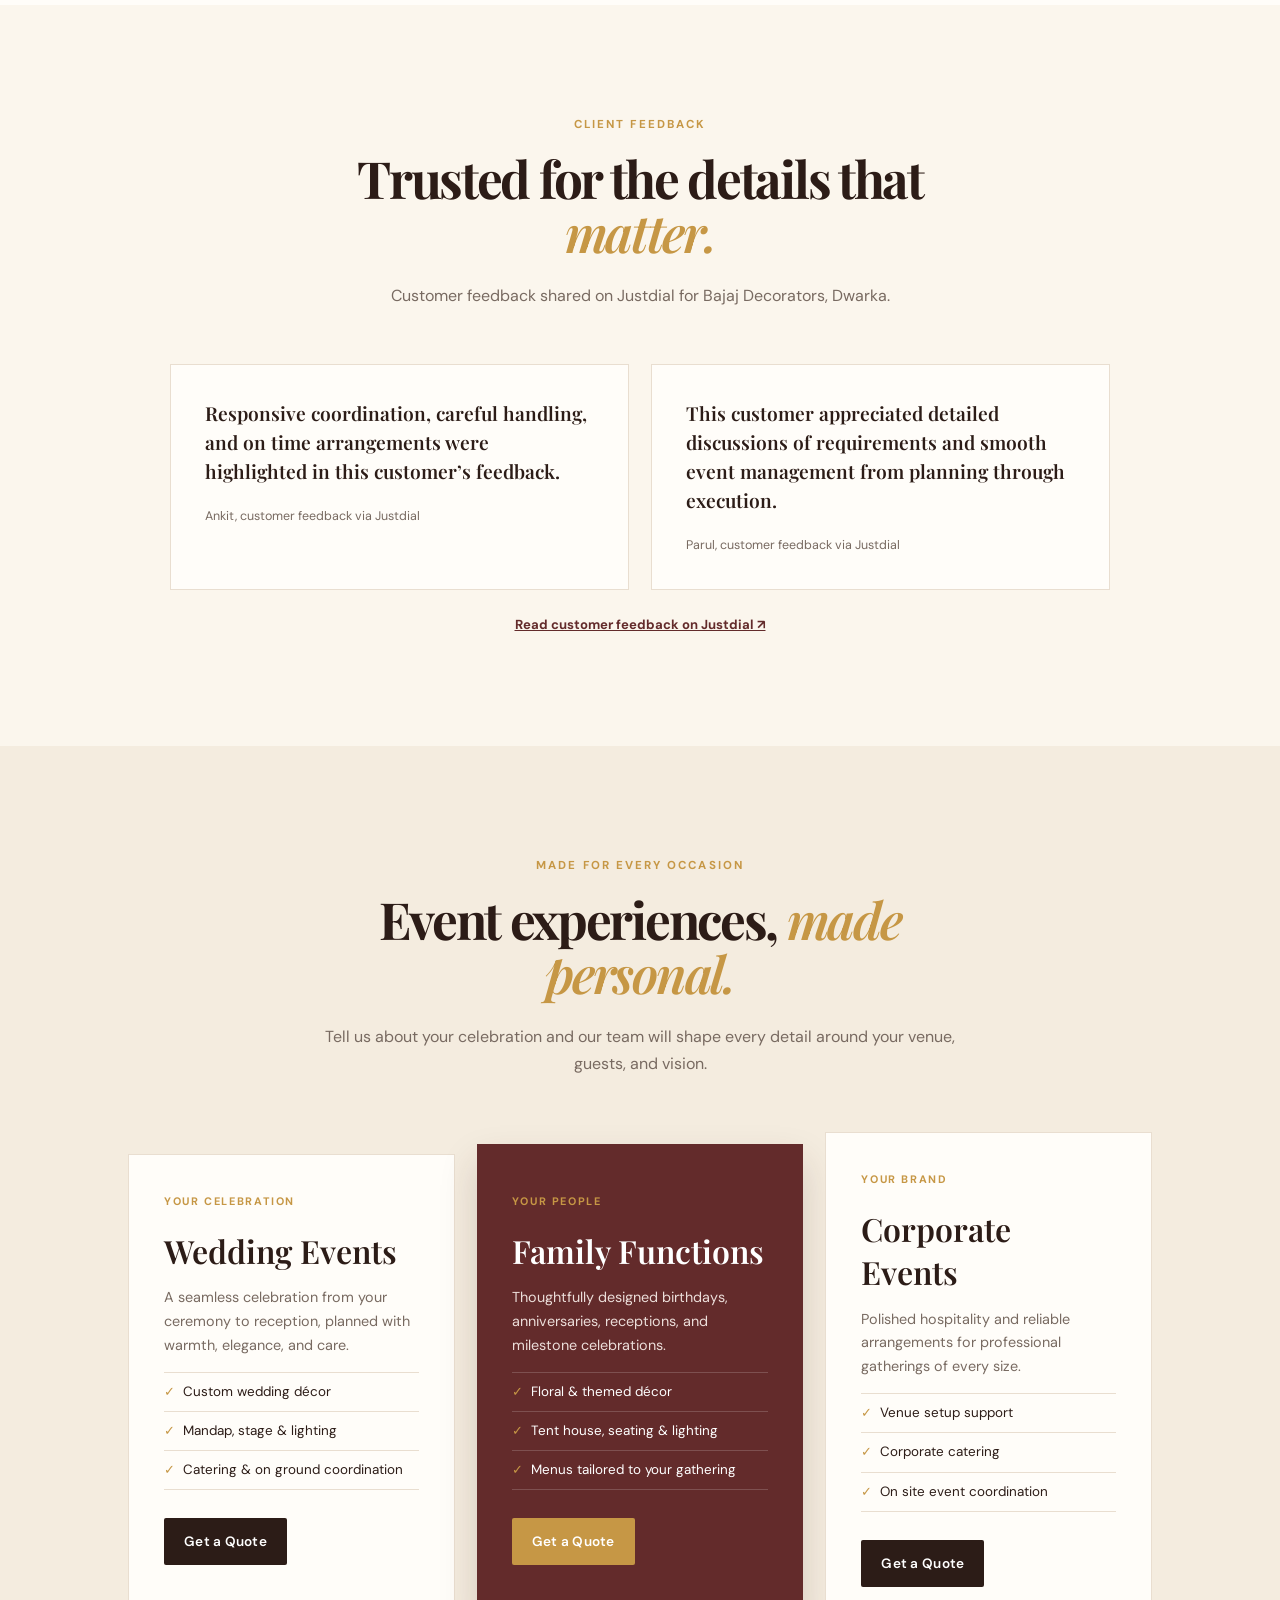
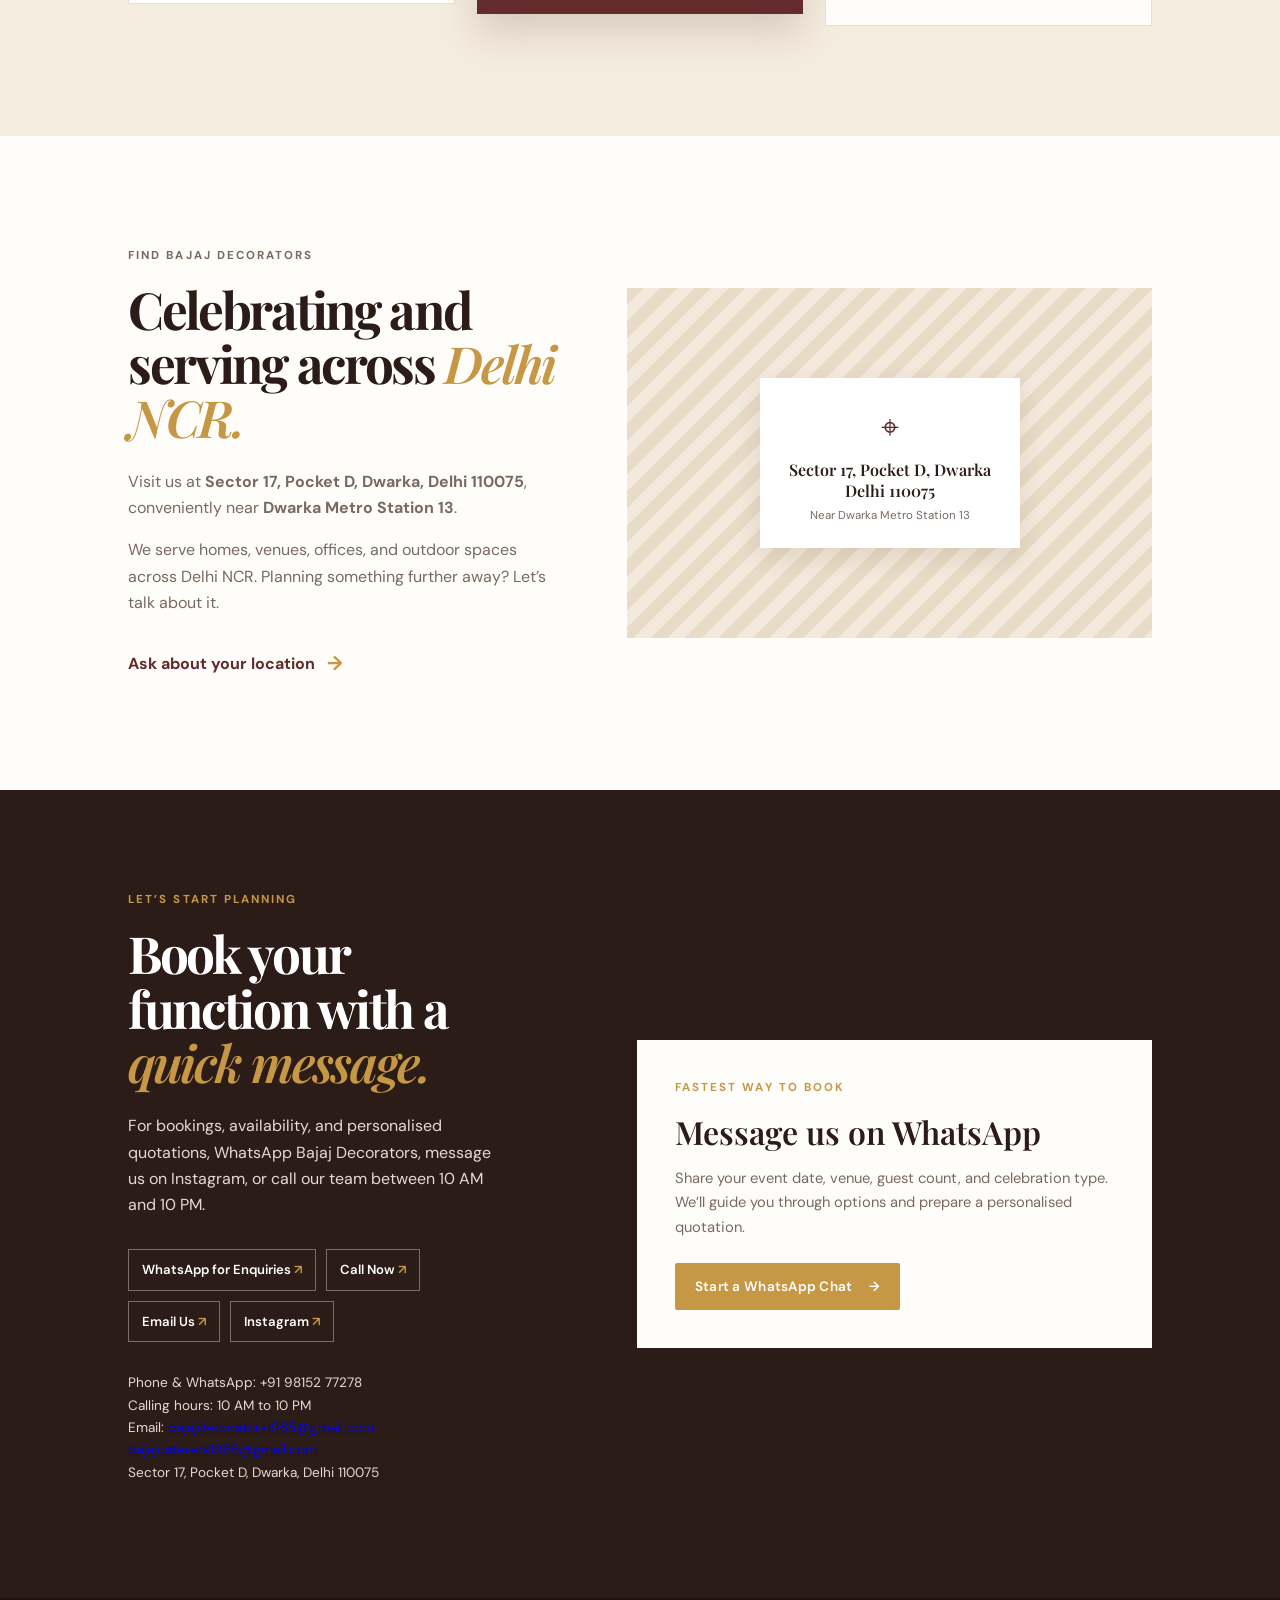
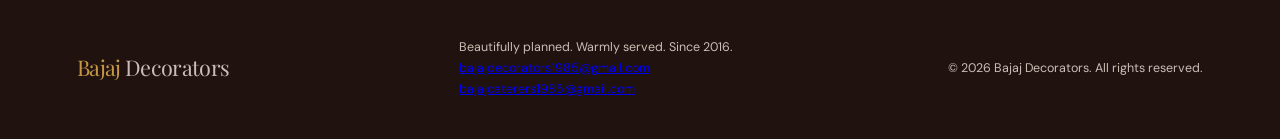
==== commit 4c0d51c5: "Refresh gallery and add client details" ====
--- a/index.html
+++ b/index.html
@@ -1,17 +1 @@
-<!doctype html>
-<html lang="en"><head><meta charset="UTF-8"><meta name="viewport" content="width=device-width, initial-scale=1.0"><meta name="description" content="Bajaj Decorators, wedding décor, catering, tent house setups, and complete event planning in Dwarka, Delhi."><title>Bajaj Decorators | Event Planning & Catering, Dwarka</title><link rel="preconnect" href="https://fonts.googleapis.com"><link rel="preconnect" href="https://fonts.gstatic.com" crossorigin><link href="https://fonts.googleapis.com/css2?family=DM+Sans:wght@400;500;600;700&family=Playfair+Display:wght@600;700&display=swap" rel="stylesheet"><link rel="stylesheet" href="styles.css"><link rel="stylesheet" href="contact-simple.css"><script>
-  window.va = window.va || function () { (window.vaq = window.vaq || []).push(arguments); };
-</script>
-<script defer src="/_vercel/insights/script.js"></script></head><body>
-<header class="site-header" id="top"><a class="brand" href="#top" aria-label="Bajaj Decorators home"><span>Bajaj</span> Decorators</a><button class="menu-toggle" aria-label="Open navigation" aria-expanded="false"><span></span><span></span><span></span></button><nav class="nav" aria-label="Main navigation"><a href="#about">About</a><a href="#services">Services</a><a href="#gallery">Gallery</a><a href="#packages">Events</a><a href="#contact" class="nav-cta">Enquire Now</a></nav></header>
-<main>
-<section class="hero hero-crisp"><div class="hero-content reveal"><p class="eyebrow">Since 2016 · Décor · Catering · Complete Event Planning</p><h1>Every celebration, <em>beautifully yours.</em></h1><p class="hero-copy">Bajaj Decorators creates seamless, memorable functions with thoughtful décor, delicious catering, tent house setups, and complete event coordination from first idea to final goodbye.</p><div class="hero-actions"><a class="button button-gold" href="#contact">Plan Your Event <span>→</span></a><a class="button button-outline" href="tel:+919815277278">Call Now</a></div></div><div class="hero-scroll">Scroll to discover <span></span></div></section>
-<section class="intro section" id="about"><div class="intro-image reveal"><img src="haldi-floral-decor.jpg" alt="Yellow floral décor for a celebration"><div class="image-note">Crafted with care<br><span>for every occasion</span></div></div><div class="intro-copy reveal"><p class="eyebrow">About Bajaj Decorators</p><h2>Your function, expertly <em>handled.</em></h2><p>Since 2016, Bajaj Decorators has been a dependable event organizing and catering team for celebrations across Dwarka and Delhi. From close family gatherings to grand functions, we make the planning feel easy.</p><p>Be fully present with your guests while we handle the complete setup from floral décor and catering to seating, mandaps, stages, lighting, tent house arrangements, and on ground coordination.</p><a href="#services" class="text-link">Explore our services <span>→</span></a></div></section>
-<section class="services section" id="services"><div class="section-heading center reveal"><p class="eyebrow">Everything under one roof</p><h2>Celebrations made <em>simple.</em></h2><p>One trusted team, every detail considered.</p></div><div class="service-grid"><article class="service-card reveal"><span>01</span><h3>Wedding Décor & Catering</h3><p>Beautifully styled weddings paired with menus that delight every guest.</p></article><article class="service-card reveal"><span>02</span><h3>Mandap, Stage & Reception</h3><p>Graceful mandaps, statement stages, reception décor, and full arrangements.</p></article><article class="service-card reveal"><span>03</span><h3>Birthdays & Anniversaries</h3><p>Personal, joyful celebrations designed around your favourite people.</p></article><article class="service-card reveal"><span>04</span><h3>Corporate Events</h3><p>Professional gatherings with polished hospitality and easy coordination.</p></article><article class="service-card reveal"><span>05</span><h3>Floral Décor & Lighting</h3><p>Atmospheric floral styling, elegant lighting, seating, and beautiful details.</p></article><article class="service-card reveal"><span>06</span><h3>Tent House & Full Setup</h3><p>Complete tent house arrangements and one trusted team for your function.</p></article></div></section>
-<section class="why-us"><div class="why-image"><img src="outdoor-ceremony.jpg" alt="Outdoor ceremony setup with aisle and stage décor"></div><div class="why-content reveal"><p class="eyebrow">Why choose us</p><h2>It’s your day. <em>Feel every moment.</em></h2><div class="reasons"><div><b>01</b><p>Customized menus and event plans</p></div><div><b>02</b><p>A professional, dependable team</p></div><div><b>03</b><p>Quality food and thoughtful service</p></div><div><b>04</b><p>Care for the smallest details</p></div><div><b>05</b><p>Full setup from one trusted team</p></div><div><b>06</b><p>Perfect for intimate and grand functions</p></div></div></div></section>
-<section class="gallery section" id="gallery"><div class="section-heading reveal"><p class="eyebrow">A glimpse of our work</p><h2>Settings to <em>remember.</em></h2></div><div class="gallery-grid"><figure class="gallery-item tall reveal"><img src="reception-stage-decor.jpg" alt="Elegant floral reception stage décor"><figcaption>Reception stage</figcaption></figure><figure class="gallery-item reveal"><img src="welcome-mirror-decor.jpg" alt="Floral welcome mirror for a wedding event"><figcaption>Welcome details</figcaption></figure><figure class="gallery-item reveal"><img src="floral-entry-arch.jpg" alt="White floral entry arch at an outdoor event"><figcaption>Floral entry</figcaption></figure><figure class="gallery-item wide reveal"><img src="evening-event-lighting.jpg" alt="Evening celebration décor with warm lighting"><figcaption>Evening celebrations</figcaption></figure></div></section>
-<section class="reviews section" id="reviews"><div class="section-heading center reveal"><p class="eyebrow">Client feedback</p><h2>Trusted for the details that <em>matter.</em></h2><p>Customer feedback shared on Justdial for Bajaj Decorators, Dwarka.</p></div><div class="review-grid"><article class="review-card reveal"><p>Responsive coordination, careful handling, and on time arrangements were highlighted in this customer’s feedback.</p><footer>Ankit, customer feedback via Justdial</footer></article><article class="review-card reveal"><p>This customer appreciated detailed discussions of requirements and smooth event management from planning through execution.</p><footer>Parul, customer feedback via Justdial</footer></article></div><p class="review-source"><a href="https://www.justdial.com/Delhi/Bajaj-Decorators-Dwarka-Metro-Station-13-Dwarka/011PXX11-XX11-120618015837-C3C9_BZDET" target="_blank" rel="noopener">Read customer feedback on Justdial ↗</a></p></section>
-<section class="packages section" id="packages"><div class="section-heading center reveal"><p class="eyebrow">Made for every occasion</p><h2>Event experiences, <em>made personal.</em></h2><p>Tell us about your celebration and our team will shape every detail around your venue, guests, and vision.</p></div><div class="package-grid"><article class="package-card reveal"><p class="package-type">Your celebration</p><h3>Wedding Events</h3><p class="package-copy">A seamless celebration from your ceremony to reception, planned with warmth, elegance, and care.</p><ul><li>Custom wedding décor</li><li>Mandap, stage & lighting</li><li>Catering & on ground coordination</li></ul><a href="#contact" class="button button-dark">Get a Quote</a></article><article class="package-card featured reveal"><p class="package-type">Your people</p><h3>Family Functions</h3><p class="package-copy">Thoughtfully designed birthdays, anniversaries, receptions, and milestone celebrations.</p><ul><li>Floral & themed décor</li><li>Tent house, seating & lighting</li><li>Menus tailored to your gathering</li></ul><a href="#contact" class="button button-gold">Get a Quote</a></article><article class="package-card reveal"><p class="package-type">Your brand</p><h3>Corporate Events</h3><p class="package-copy">Polished hospitality and reliable arrangements for professional gatherings of every size.</p><ul><li>Venue setup support</li><li>Corporate catering</li><li>On site event coordination</li></ul><a href="#contact" class="button button-dark">Get a Quote</a></article></div></section>
-<section class="location section" id="location"><div class="location-copy reveal"><p class="eyebrow">Find Bajaj Decorators</p><h2>Celebrating across <em>Dwarka & Delhi.</em></h2><p>Visit us at <strong>Sector 17, Pocket D, Dwarka, Delhi 110075</strong>, conveniently near <strong>Dwarka Metro Station 13</strong>.</p><p>We serve homes, venues, offices, and outdoor spaces throughout Dwarka and Delhi NCR. Planning something further away? Let’s talk about it.</p><a href="#contact" class="text-link">Ask about your location <span>→</span></a></div><div class="map-placeholder reveal"><div><span>⌖</span><b>Sector 17, Pocket D, Dwarka<br>Delhi 110075</b><small>Near Dwarka Metro Station 13</small></div></div></section>
-<section class="contact" id="contact"><div class="contact-inner"><div class="contact-copy reveal"><p class="eyebrow">Let’s start planning</p><h2>Book your function with a <em>quick message.</em></h2><p>For bookings, availability, and personalised quotations, WhatsApp Bajaj Decorators, message us on Instagram, or call our team between 10 AM and 10 PM.</p><div class="quick-links"><a href="https://wa.me/919815277278" target="_blank" rel="noopener">WhatsApp for Enquiries <span>↗</span></a><a href="tel:+919815277278">Call Now <span>↗</span></a><a href="mailto:bajajdecorators1985@gmail.com">Email Us <span>↗</span></a><a href="https://www.instagram.com/baraat.and.battalion?utm_source=ig_web_button_share_sheet&amp;stkn=ZDNlZDc0MzIxNw==" target="_blank" rel="noopener">Instagram <span>↗</span></a></div><p class="contact-details">Phone & WhatsApp: +91 98152 77278<br>Calling hours: 10 AM to 10 PM<br>Email: <a href="mailto:bajajdecorators1985@gmail.com">bajajdecorators1985@gmail.com</a><br><a href="mailto:bajajcaterers1985@gmail.com">bajajcaterers1985@gmail.com</a><br>Sector 17, Pocket D, Dwarka, Delhi 110075</p></div><div class="contact-message reveal"><p class="eyebrow">Fastest way to book</p><h3>Message us on WhatsApp</h3><p>Share your event date, venue, guest count, and celebration type. We’ll guide you through options and prepare a personalised quotation.</p><a class="button button-gold" href="https://wa.me/919815277278" target="_blank" rel="noopener">Start a WhatsApp Chat <span>→</span></a></div></div></section>
-</main><footer><a class="brand" href="#top"><span>Bajaj</span> Decorators</a><p>Beautifully planned. Warmly served. Since 2016.<br><a href="mailto:bajajdecorators1985@gmail.com">bajajdecorators1985@gmail.com</a><br><a href="mailto:bajajcaterers1985@gmail.com">bajajcaterers1985@gmail.com</a></p><p>© <span id="year"></span> Bajaj Decorators. All rights reserved.</p></footer><script src="script.js"></script></body></html>
+<!doctype html><html lang="en"><head><meta charset="UTF-8"><meta name="viewport" content="width=device-width, initial-scale=1.0"><meta name="description" content="Bajaj Decorators, wedding décor, catering, tent house setups, and complete event planning in Dwarka, Delhi."><title>Bajaj Decorators | Event Planning & Catering, Dwarka</title><link rel="preconnect" href="https://fonts.googleapis.com"><link rel="preconnect" href="https://fonts.gstatic.com" crossorigin><link href="https://fonts.googleapis.com/css2?family=DM+Sans:wght@400;500;600;700&family=Playfair+Display:wght@600;700&display=swap" rel="stylesheet"><link rel="stylesheet" href="styles.css"><link rel="stylesheet" href="contact-simple.css"></head><body><header class="site-header" id="top"><a class="brand" href="#top" aria-label="Bajaj Decorators home"><span>Bajaj</span> Decorators</a><button class="menu-toggle" aria-label="Open navigation" aria-expanded="false"><span></span><span></span><span></span></button><nav class="nav" aria-label="Main navigation"><a href="#about">About</a><a href="#services">Services</a><a href="#gallery">Gallery</a><a href="#packages">Events</a><a href="#contact" class="nav-cta">Enquire Now</a></nav></header><main><section class="hero hero-crisp"><div class="hero-content reveal"><p class="eyebrow">Since 2016 · Décor · Catering · Complete Event Planning</p><h1>Every celebration, <em>beautifully yours.</em></h1><p class="hero-copy">Bajaj Decorators creates seamless, memorable functions with thoughtful décor, delicious catering, tent house setups, and complete event coordination from first idea to the final goodbye.</p><div class="hero-actions"><a class="button button-gold" href="#contact">Plan Your Event <span>→</span></a><a class="button button-outline" href="tel:+919815277278">Call Now</a></div></div><div class="hero-scroll">Scroll to discover <span></span></div></section><section class="intro section" id="about"><div class="intro-image reveal"><img src="haldi-floral-decor.jpg" alt="Yellow floral décor for a celebration"><div class="image-note">Crafted with care<br><span>for every occasion</span></div></div><div class="intro-copy reveal"><p class="eyebrow">About Bajaj Decorators</p><h2>Your function, expertly <em>handled.</em></h2><p>Since 2016, Bajaj Decorators has been a dependable event organizing and catering team for celebrations across Dwarka and Delhi. From close family gatherings to grand functions, we make the planning feel easy.</p><p>Be fully present with your guests while we handle the complete setup from floral décor and catering to seating, mandaps, stages, lighting, tent house arrangements, and on ground coordination.</p><a href="#services" class="text-link">Explore our services <span>→</span></a></div></section><section class="services section" id="services"><div class="section-heading center reveal"><p class="eyebrow">Everything under one roof</p><h2>Celebrations made <em>simple.</em></h2><p>One trusted team, every detail considered.</p></div><div class="service-grid"><article class="service-card reveal"><span>01</span><h3>Wedding Décor & Catering</h3><p>Beautifully styled weddings paired with menus that delight every guest.</p></article><article class="service-card reveal"><span>02</span><h3>Mandap, Stage & Reception</h3><p>Graceful mandaps, statement stages, reception décor, and full arrangements.</p></article><article class="service-card reveal"><span>03</span><h3>Birthdays & Anniversaries</h3><p>Personal, joyful celebrations designed around your favourite people.</p></article><article class="service-card reveal"><span>04</span><h3>Corporate Events</h3><p>Professional gatherings with polished hospitality and easy coordination.</p></article><article class="service-card reveal"><span>05</span><h3>Floral Décor & Lighting</h3><p>Atmospheric floral styling, elegant lighting, seating, and beautiful details.</p></article><article class="service-card reveal"><span>06</span><h3>Tent House & Full Setup</h3><p>Complete tent house arrangements and one trusted team for your function.</p></article></div></section><section class="why-us"><div class="why-image"><img src="outdoor-celebration.jpg" alt="Outdoor celebration table setup with floral décor"></div><div class="why-content reveal"><p class="eyebrow">Why choose us</p><h2>It’s your day. <em>Feel every moment.</em></h2><div class="reasons"><div><b>01</b><p>Customized menus and event plans</p></div><div><b>02</b><p>A professional, dependable team</p></div><div><b>03</b><p>Quality food and thoughtful service</p></div><div><b>04</b><p>Care for the smallest details</p></div><div><b>05</b><p>Full setup from one trusted team</p></div><div><b>06</b><p>Perfect for intimate and grand functions</p></div></div></div></section><section class="reviews section client-trust" id="clients"><div class="section-heading center reveal"><p class="eyebrow">Trusted clientele</p><h2>Trusted by those who <em>serve the nation.</em></h2><p>We are proud to support official events and functions for distinguished organisations.</p></div><div class="review-grid"><article class="review-card reveal"><p><strong>Indian Army</strong></p></article><article class="review-card reveal"><p><strong>Central Reserve Police Force</strong><br>CRPF</p></article><article class="review-card reveal"><p><strong>National Security Guard</strong><br>NSG</p></article><article class="review-card reveal"><p><strong>Other paramilitary forces</strong></p></article></div></section><section class="gallery section" id="gallery"><div class="section-heading reveal"><p class="eyebrow">A glimpse of our work</p><h2>Settings to <em>remember.</em></h2></div><div class="gallery-grid"><figure class="gallery-item tall reveal"><img src="reception-stage-decor.jpg" alt="Elegant floral reception stage décor"><figcaption>Reception stage</figcaption></figure><figure class="gallery-item reveal"><img src="welcome-mirror-decor.jpg" alt="Floral welcome mirror for a wedding event"><figcaption>Welcome details</figcaption></figure><figure class="gallery-item reveal"><img src="floral-entry-arch.jpg" alt="White floral entry arch at an outdoor event"><figcaption>Floral entry</figcaption></figure><figure class="gallery-item wide reveal"><img src="haldi-floral-decor.jpg" alt="Yellow floral décor at a celebration"><figcaption>Haldi décor</figcaption></figure></div></section><section class="reviews section" id="reviews"><div class="section-heading center reveal"><p class="eyebrow">Client feedback</p><h2>Trusted for the details that <em>matter.</em></h2><p>Customer feedback shared on Justdial for Bajaj Decorators, Dwarka.</p></div><div class="review-grid"><article class="review-card reveal"><p>Responsive coordination, careful handling, and on time arrangements were highlighted in this customer’s feedback.</p><footer>Ankit, customer feedback via Justdial</footer></article><article class="review-card reveal"><p>This customer appreciated detailed discussions of requirements and smooth event management from planning through execution.</p><footer>Parul, customer feedback via Justdial</footer></article></div><p class="review-source"><a href="https://www.justdial.com/Delhi/Bajaj-Decorators-Dwarka-Metro-Station-13-Dwarka/011PXX11-XX11-120618015837-C3C9_BZDET" target="_blank" rel="noopener">Read customer feedback on Justdial ↗</a></p></section><section class="packages section" id="packages"><div class="section-heading center reveal"><p class="eyebrow">Made for every occasion</p><h2>Event experiences, <em>made personal.</em></h2><p>Tell us about your celebration and our team will shape every detail around your venue, guests, and vision.</p></div><div class="package-grid"><article class="package-card reveal"><p class="package-type">Your celebration</p><h3>Wedding Events</h3><p class="package-copy">A seamless celebration from your ceremony to reception, planned with warmth, elegance, and care.</p><ul><li>Custom wedding décor</li><li>Mandap, stage & lighting</li><li>Catering & on ground coordination</li></ul><a href="#contact" class="button button-dark">Get a Quote</a></article><article class="package-card featured reveal"><p class="package-type">Your people</p><h3>Family Functions</h3><p class="package-copy">Thoughtfully designed birthdays, anniversaries, receptions, and milestone celebrations.</p><ul><li>Floral & themed décor</li><li>Tent house, seating & lighting</li><li>Menus tailored to your gathering</li></ul><a href="#contact" class="button button-gold">Get a Quote</a></article><article class="package-card reveal"><p class="package-type">Your brand</p><h3>Corporate Events</h3><p class="package-copy">Polished hospitality and reliable arrangements for professional gatherings of every size.</p><ul><li>Venue setup support</li><li>Corporate catering</li><li>On site event coordination</li></ul><a href="#contact" class="button button-dark">Get a Quote</a></article></div></section><section class="location section" id="location"><div class="location-copy reveal"><p class="eyebrow">Find Bajaj Decorators</p><h2>Celebrating and serving across <em>Delhi NCR.</em></h2><p>Visit us at <strong>Sector 17, Pocket D, Dwarka, Delhi 110075</strong>, conveniently near <strong>Dwarka Metro Station 13</strong>.</p><p>We serve homes, venues, offices, and outdoor spaces across Delhi NCR. Planning something further away? Let’s talk about it.</p><a href="#contact" class="text-link">Ask about your location <span>→</span></a></div><div class="map-placeholder reveal"><div><span>⌖</span><b>Sector 17, Pocket D, Dwarka<br>Delhi 110075</b><small>Near Dwarka Metro Station 13</small></div></div></section><section class="contact" id="contact"><div class="contact-inner"><div class="contact-copy reveal"><p class="eyebrow">Let’s start planning</p><h2>Book your function with a <em>quick message.</em></h2><p>For bookings, availability, and personalised quotations, WhatsApp Bajaj Decorators, message us on Instagram, or call our team between 10 AM and 10 PM.</p><div class="quick-links"><a href="https://wa.me/919815277278" target="_blank" rel="noopener">WhatsApp for Enquiries <span>↗</span></a><a href="tel:+919815277278">Call Now <span>↗</span></a><a href="mailto:bajajdecorators1985@gmail.com">Email Us <span>↗</span></a><a href="https://www.instagram.com/baraat.and.battalion?utm_source=ig_web_button_share_sheet&amp;stkn=ZDNlZDc0MzIxNw==" target="_blank" rel="noopener">Instagram <span>↗</span></a></div><p class="contact-details">Phone & WhatsApp: +91 98152 77278<br>Calling hours: 10 AM to 10 PM<br>Email: <a href="mailto:bajajdecorators1985@gmail.com">bajajdecorators1985@gmail.com</a><br><a href="mailto:bajajcaterers1985@gmail.com">bajajcaterers1985@gmail.com</a><br>Sector 17, Pocket D, Dwarka, Delhi 110075</p></div><div class="contact-message reveal"><p class="eyebrow">Fastest way to book</p><h3>Message us on WhatsApp</h3><p>Share your event date, venue, guest count, and celebration type. We’ll guide you through options and prepare a personalised quotation.</p><a class="button button-gold" href="https://wa.me/919815277278" target="_blank" rel="noopener">Start a WhatsApp Chat <span>→</span></a></div></div></section></main><footer><a class="brand" href="#top"><span>Bajaj</span> Decorators</a><p>Beautifully planned. Warmly served. Since 2016.<br><a href="mailto:bajajdecorators1985@gmail.com">bajajdecorators1985@gmail.com</a><br><a href="mailto:bajajcaterers1985@gmail.com">bajajcaterers1985@gmail.com</a></p><p>© <span id="year"></span> Bajaj Decorators. All rights reserved.</p></footer><script src="script.js"></script></body></html>
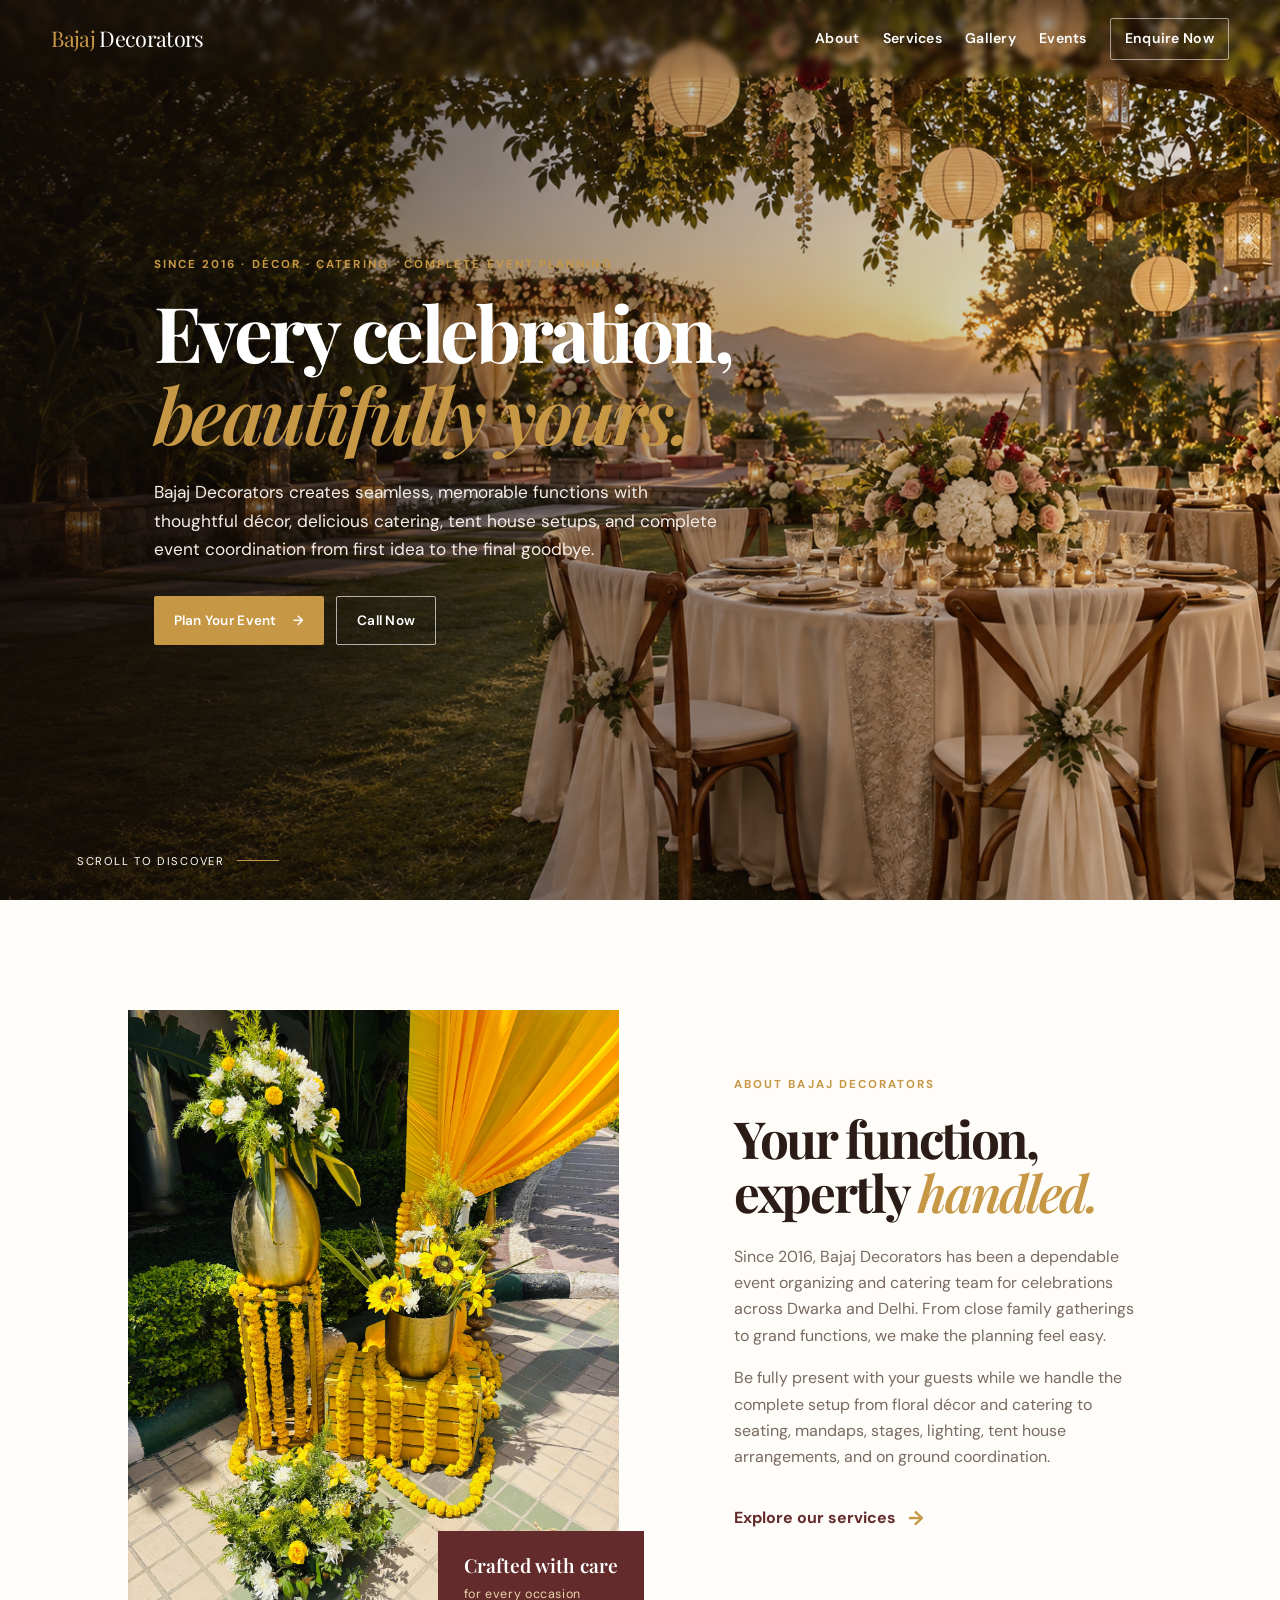
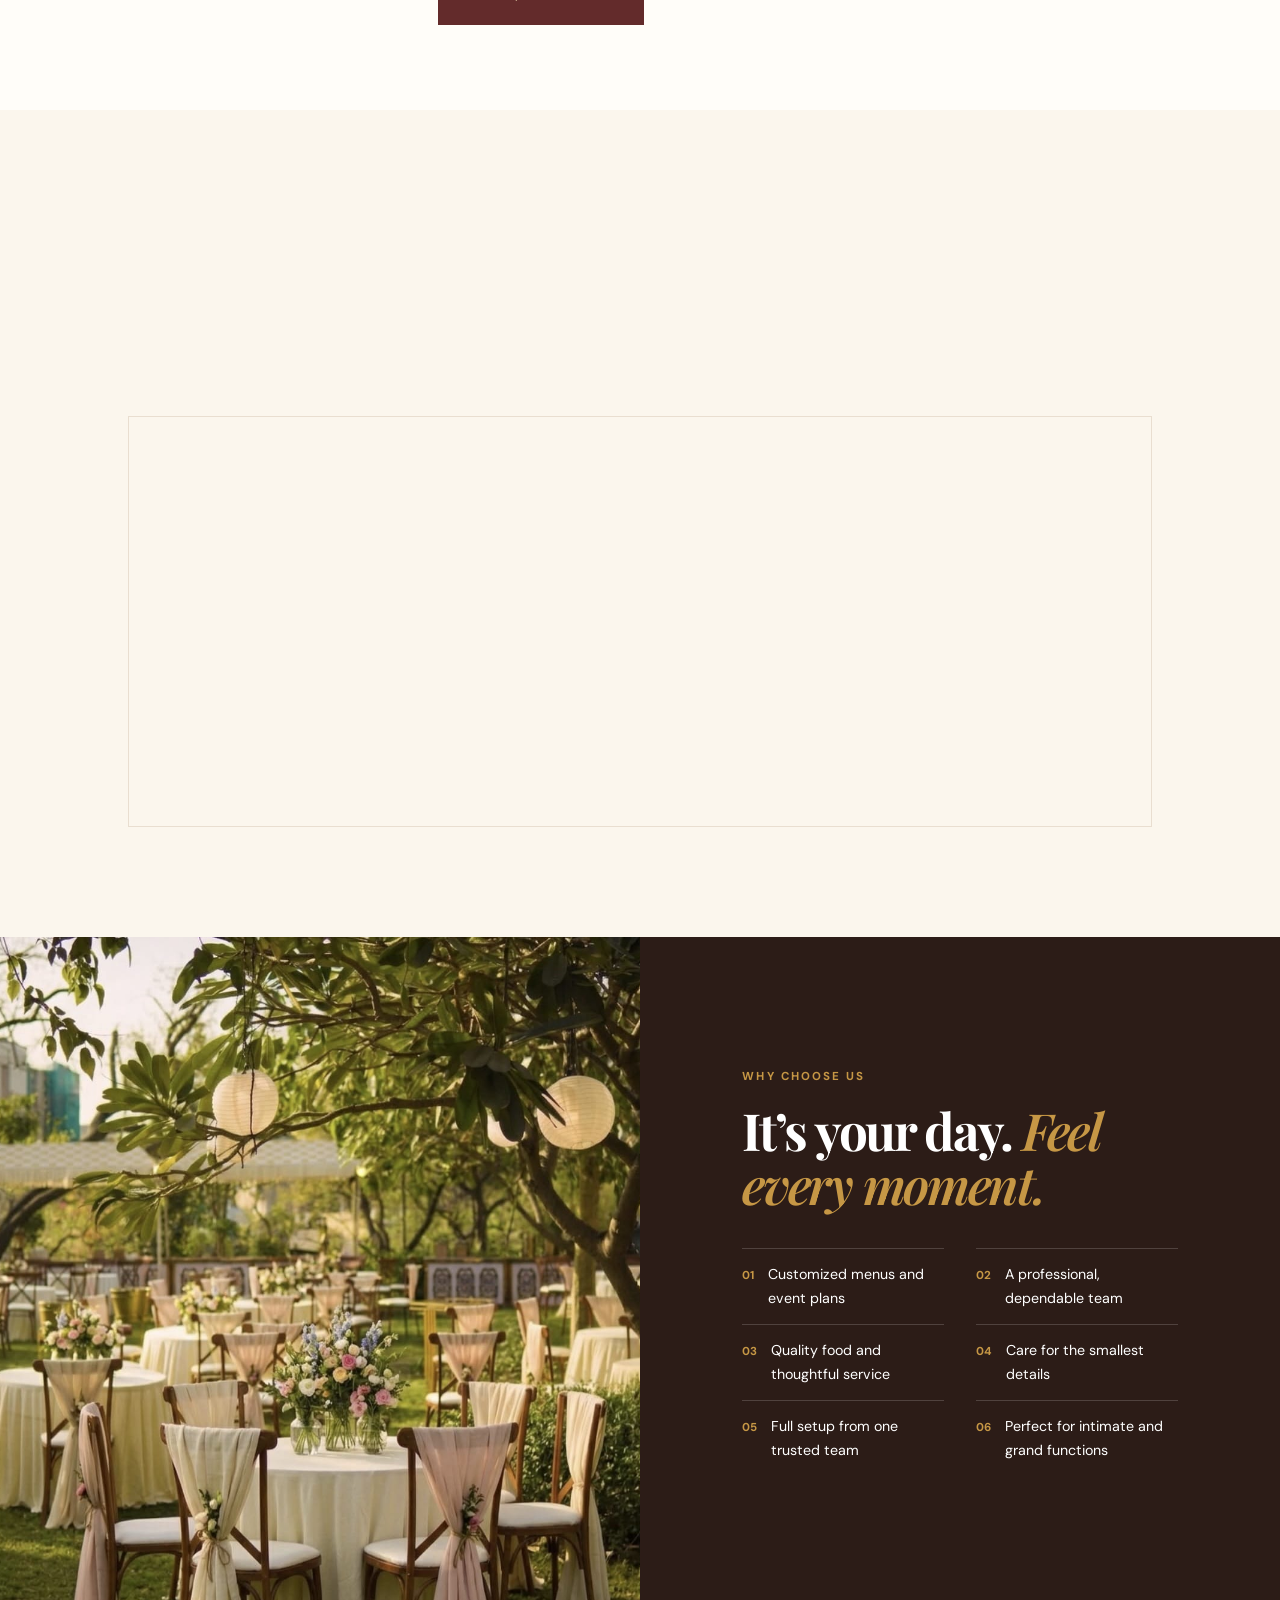
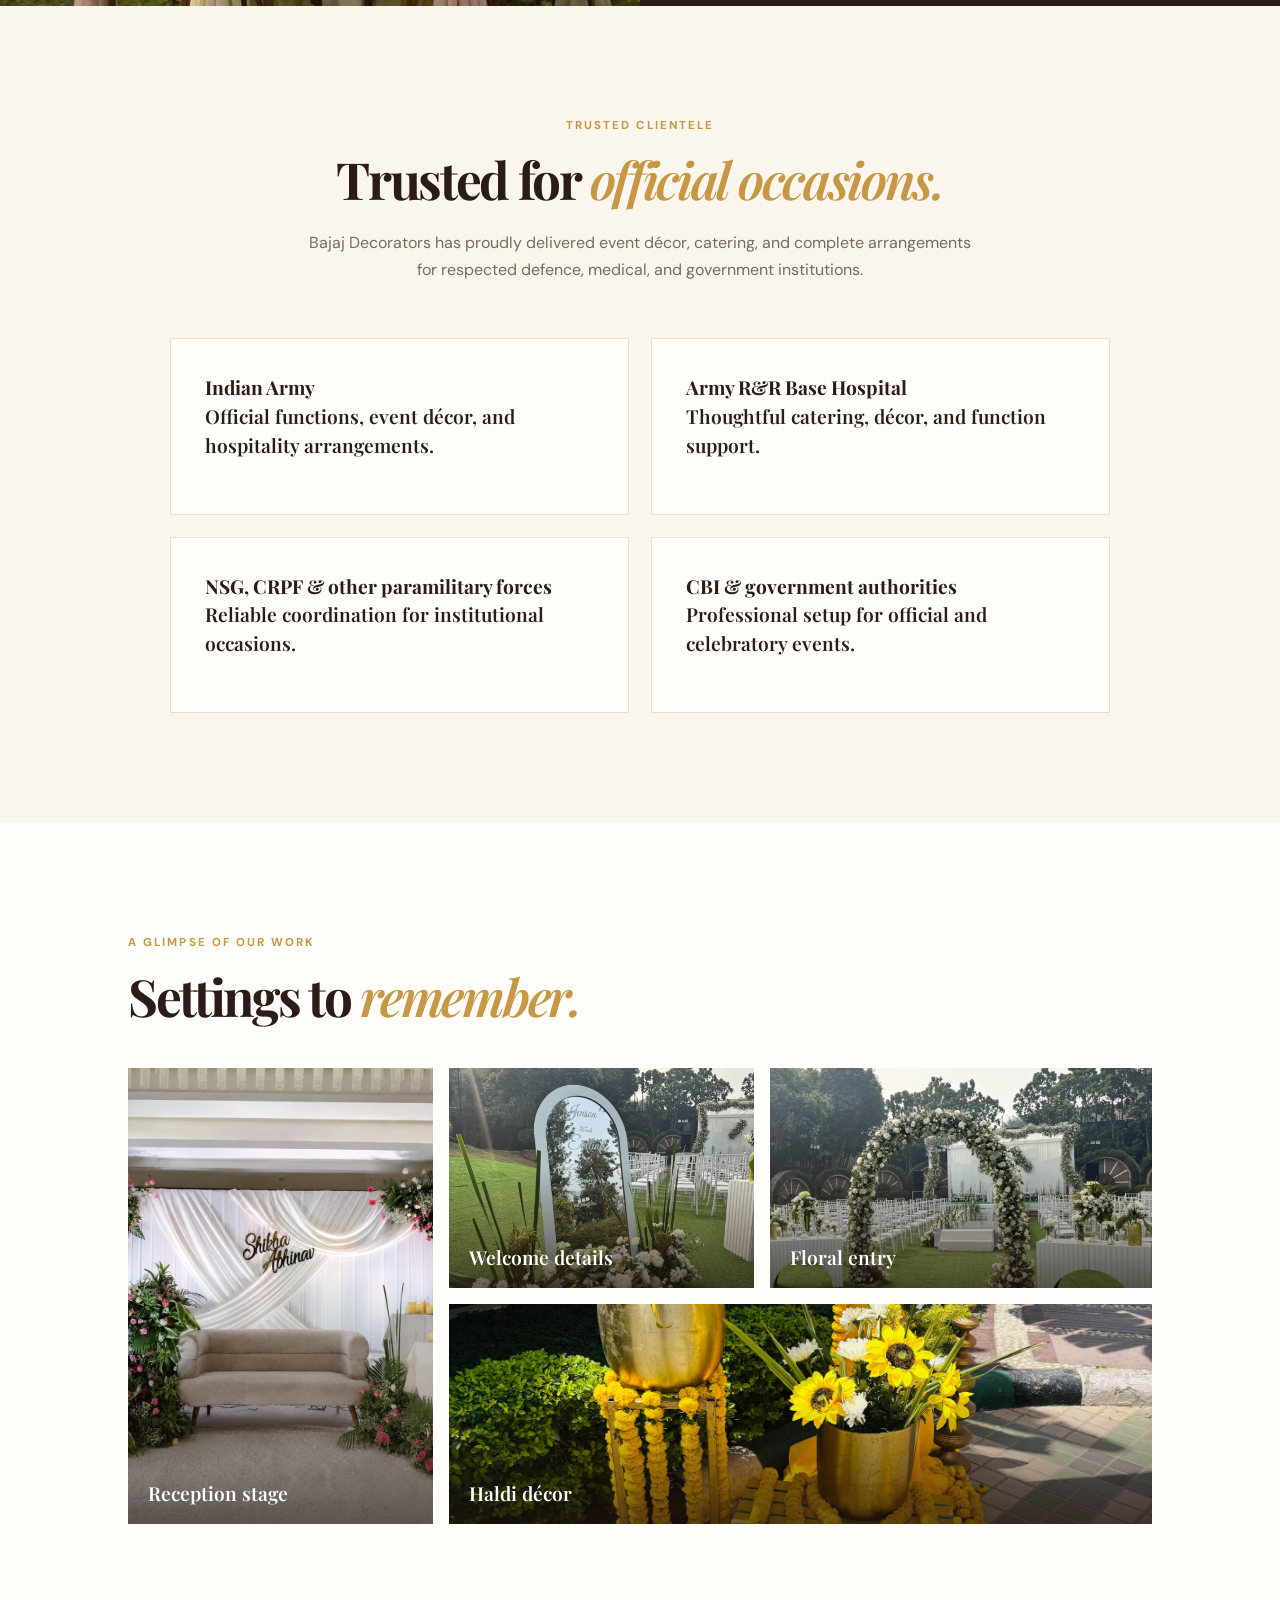
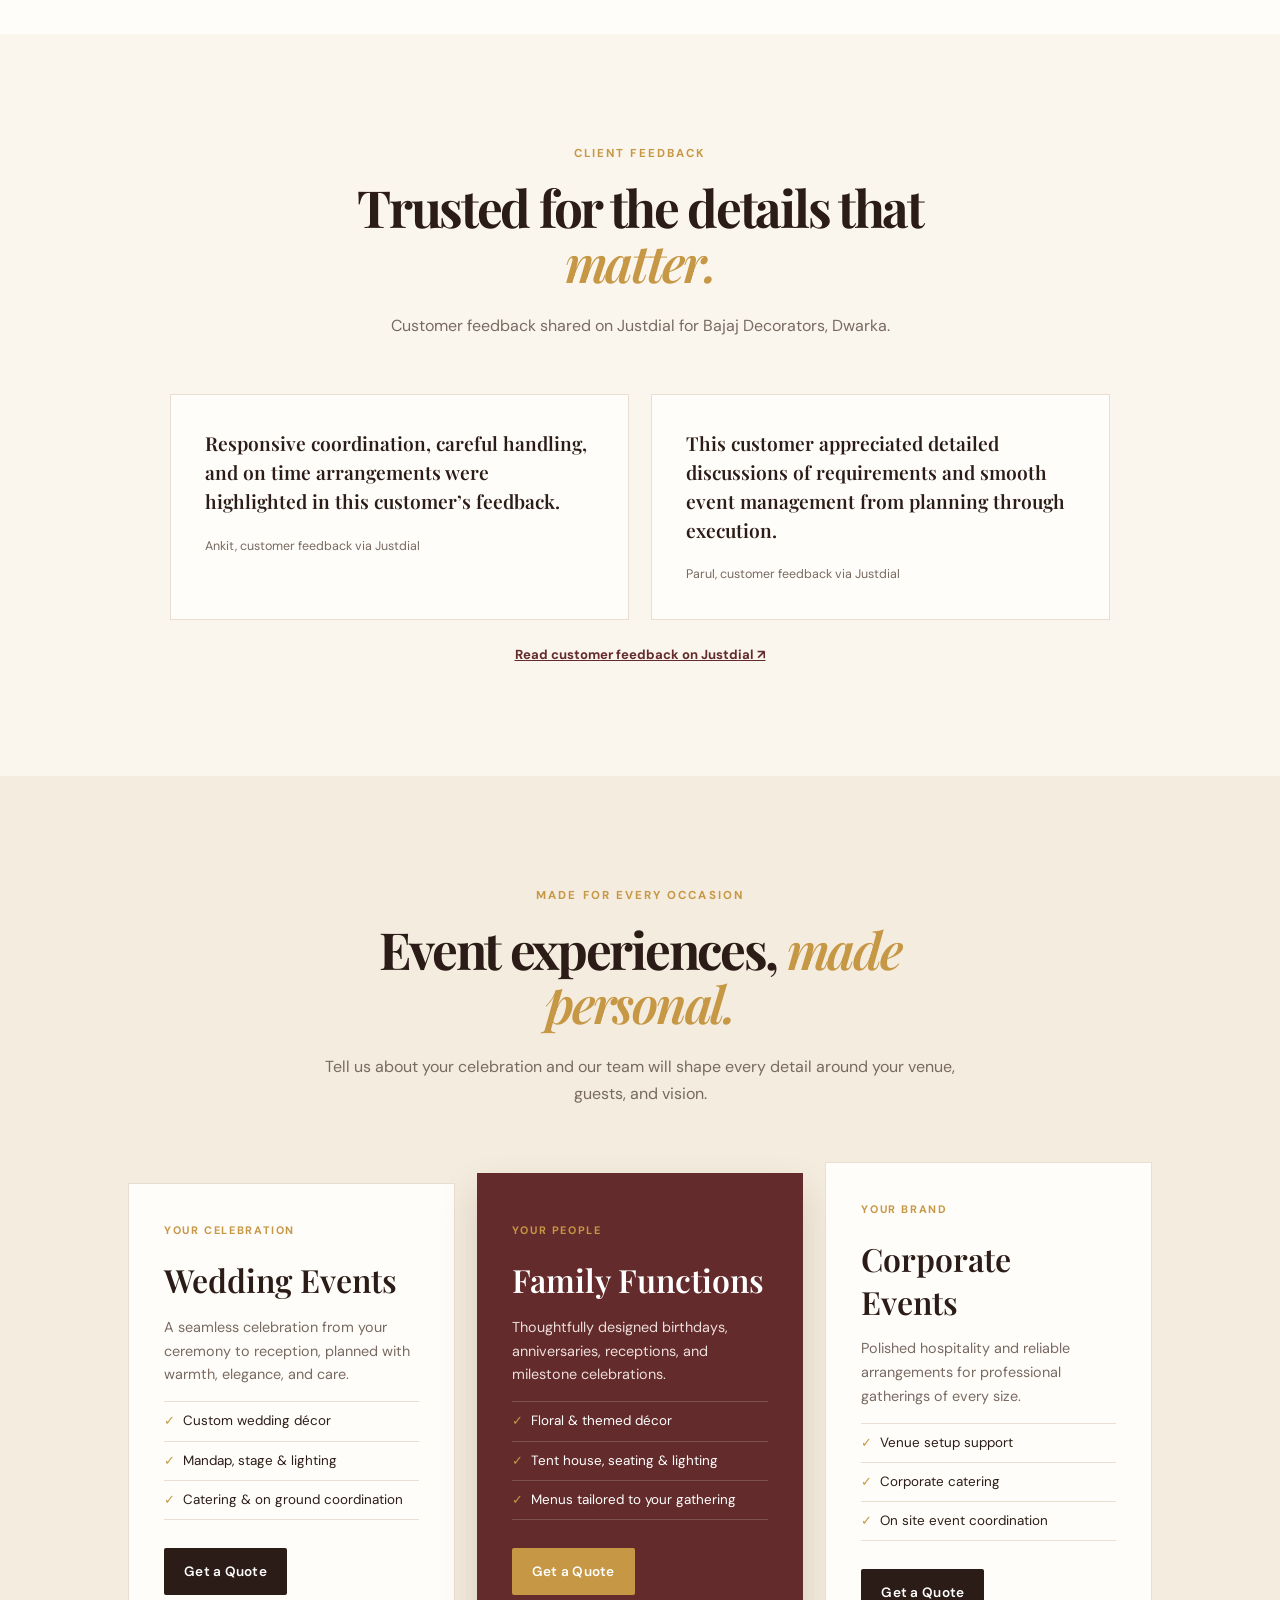
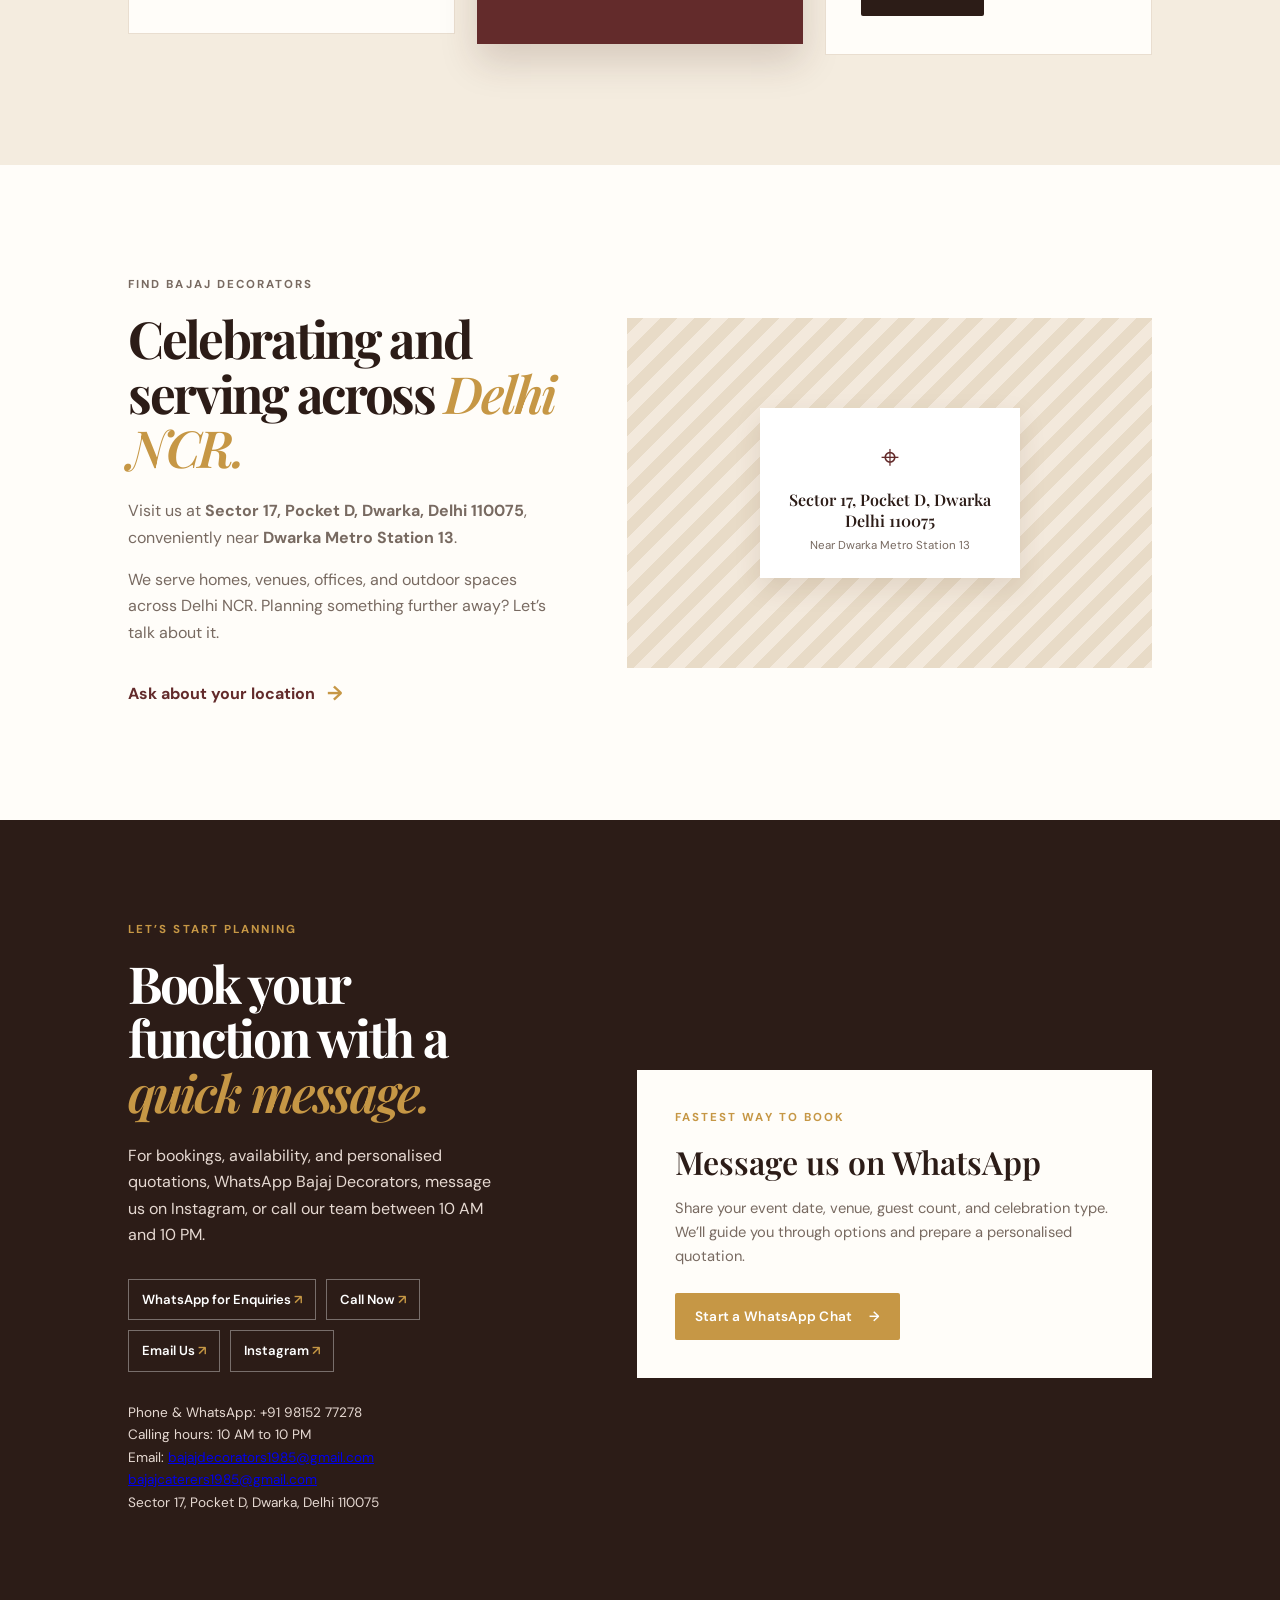
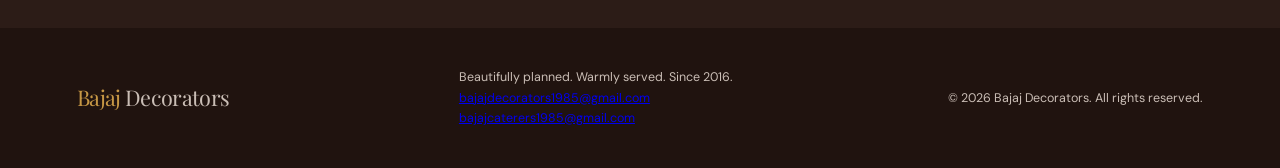
==== commit 9844e2ca: "Expand official client details The HTML structure and content for the Bajaj Decorators website have " ====
--- a/index.html
+++ b/index.html
@@ -1 +1 @@
-<!doctype html><html lang="en"><head><meta charset="UTF-8"><meta name="viewport" content="width=device-width, initial-scale=1.0"><meta name="description" content="Bajaj Decorators, wedding décor, catering, tent house setups, and complete event planning in Dwarka, Delhi."><title>Bajaj Decorators | Event Planning & Catering, Dwarka</title><link rel="preconnect" href="https://fonts.googleapis.com"><link rel="preconnect" href="https://fonts.gstatic.com" crossorigin><link href="https://fonts.googleapis.com/css2?family=DM+Sans:wght@400;500;600;700&family=Playfair+Display:wght@600;700&display=swap" rel="stylesheet"><link rel="stylesheet" href="styles.css"><link rel="stylesheet" href="contact-simple.css"></head><body><header class="site-header" id="top"><a class="brand" href="#top" aria-label="Bajaj Decorators home"><span>Bajaj</span> Decorators</a><button class="menu-toggle" aria-label="Open navigation" aria-expanded="false"><span></span><span></span><span></span></button><nav class="nav" aria-label="Main navigation"><a href="#about">About</a><a href="#services">Services</a><a href="#gallery">Gallery</a><a href="#packages">Events</a><a href="#contact" class="nav-cta">Enquire Now</a></nav></header><main><section class="hero hero-crisp"><div class="hero-content reveal"><p class="eyebrow">Since 2016 · Décor · Catering · Complete Event Planning</p><h1>Every celebration, <em>beautifully yours.</em></h1><p class="hero-copy">Bajaj Decorators creates seamless, memorable functions with thoughtful décor, delicious catering, tent house setups, and complete event coordination from first idea to the final goodbye.</p><div class="hero-actions"><a class="button button-gold" href="#contact">Plan Your Event <span>→</span></a><a class="button button-outline" href="tel:+919815277278">Call Now</a></div></div><div class="hero-scroll">Scroll to discover <span></span></div></section><section class="intro section" id="about"><div class="intro-image reveal"><img src="haldi-floral-decor.jpg" alt="Yellow floral décor for a celebration"><div class="image-note">Crafted with care<br><span>for every occasion</span></div></div><div class="intro-copy reveal"><p class="eyebrow">About Bajaj Decorators</p><h2>Your function, expertly <em>handled.</em></h2><p>Since 2016, Bajaj Decorators has been a dependable event organizing and catering team for celebrations across Dwarka and Delhi. From close family gatherings to grand functions, we make the planning feel easy.</p><p>Be fully present with your guests while we handle the complete setup from floral décor and catering to seating, mandaps, stages, lighting, tent house arrangements, and on ground coordination.</p><a href="#services" class="text-link">Explore our services <span>→</span></a></div></section><section class="services section" id="services"><div class="section-heading center reveal"><p class="eyebrow">Everything under one roof</p><h2>Celebrations made <em>simple.</em></h2><p>One trusted team, every detail considered.</p></div><div class="service-grid"><article class="service-card reveal"><span>01</span><h3>Wedding Décor & Catering</h3><p>Beautifully styled weddings paired with menus that delight every guest.</p></article><article class="service-card reveal"><span>02</span><h3>Mandap, Stage & Reception</h3><p>Graceful mandaps, statement stages, reception décor, and full arrangements.</p></article><article class="service-card reveal"><span>03</span><h3>Birthdays & Anniversaries</h3><p>Personal, joyful celebrations designed around your favourite people.</p></article><article class="service-card reveal"><span>04</span><h3>Corporate Events</h3><p>Professional gatherings with polished hospitality and easy coordination.</p></article><article class="service-card reveal"><span>05</span><h3>Floral Décor & Lighting</h3><p>Atmospheric floral styling, elegant lighting, seating, and beautiful details.</p></article><article class="service-card reveal"><span>06</span><h3>Tent House & Full Setup</h3><p>Complete tent house arrangements and one trusted team for your function.</p></article></div></section><section class="why-us"><div class="why-image"><img src="outdoor-celebration.jpg" alt="Outdoor celebration table setup with floral décor"></div><div class="why-content reveal"><p class="eyebrow">Why choose us</p><h2>It’s your day. <em>Feel every moment.</em></h2><div class="reasons"><div><b>01</b><p>Customized menus and event plans</p></div><div><b>02</b><p>A professional, dependable team</p></div><div><b>03</b><p>Quality food and thoughtful service</p></div><div><b>04</b><p>Care for the smallest details</p></div><div><b>05</b><p>Full setup from one trusted team</p></div><div><b>06</b><p>Perfect for intimate and grand functions</p></div></div></div></section><section class="reviews section client-trust" id="clients"><div class="section-heading center reveal"><p class="eyebrow">Trusted clientele</p><h2>Trusted by those who <em>serve the nation.</em></h2><p>We are proud to support official events and functions for distinguished organisations.</p></div><div class="review-grid"><article class="review-card reveal"><p><strong>Indian Army</strong></p></article><article class="review-card reveal"><p><strong>Central Reserve Police Force</strong><br>CRPF</p></article><article class="review-card reveal"><p><strong>National Security Guard</strong><br>NSG</p></article><article class="review-card reveal"><p><strong>Other paramilitary forces</strong></p></article></div></section><section class="gallery section" id="gallery"><div class="section-heading reveal"><p class="eyebrow">A glimpse of our work</p><h2>Settings to <em>remember.</em></h2></div><div class="gallery-grid"><figure class="gallery-item tall reveal"><img src="reception-stage-decor.jpg" alt="Elegant floral reception stage décor"><figcaption>Reception stage</figcaption></figure><figure class="gallery-item reveal"><img src="welcome-mirror-decor.jpg" alt="Floral welcome mirror for a wedding event"><figcaption>Welcome details</figcaption></figure><figure class="gallery-item reveal"><img src="floral-entry-arch.jpg" alt="White floral entry arch at an outdoor event"><figcaption>Floral entry</figcaption></figure><figure class="gallery-item wide reveal"><img src="haldi-floral-decor.jpg" alt="Yellow floral décor at a celebration"><figcaption>Haldi décor</figcaption></figure></div></section><section class="reviews section" id="reviews"><div class="section-heading center reveal"><p class="eyebrow">Client feedback</p><h2>Trusted for the details that <em>matter.</em></h2><p>Customer feedback shared on Justdial for Bajaj Decorators, Dwarka.</p></div><div class="review-grid"><article class="review-card reveal"><p>Responsive coordination, careful handling, and on time arrangements were highlighted in this customer’s feedback.</p><footer>Ankit, customer feedback via Justdial</footer></article><article class="review-card reveal"><p>This customer appreciated detailed discussions of requirements and smooth event management from planning through execution.</p><footer>Parul, customer feedback via Justdial</footer></article></div><p class="review-source"><a href="https://www.justdial.com/Delhi/Bajaj-Decorators-Dwarka-Metro-Station-13-Dwarka/011PXX11-XX11-120618015837-C3C9_BZDET" target="_blank" rel="noopener">Read customer feedback on Justdial ↗</a></p></section><section class="packages section" id="packages"><div class="section-heading center reveal"><p class="eyebrow">Made for every occasion</p><h2>Event experiences, <em>made personal.</em></h2><p>Tell us about your celebration and our team will shape every detail around your venue, guests, and vision.</p></div><div class="package-grid"><article class="package-card reveal"><p class="package-type">Your celebration</p><h3>Wedding Events</h3><p class="package-copy">A seamless celebration from your ceremony to reception, planned with warmth, elegance, and care.</p><ul><li>Custom wedding décor</li><li>Mandap, stage & lighting</li><li>Catering & on ground coordination</li></ul><a href="#contact" class="button button-dark">Get a Quote</a></article><article class="package-card featured reveal"><p class="package-type">Your people</p><h3>Family Functions</h3><p class="package-copy">Thoughtfully designed birthdays, anniversaries, receptions, and milestone celebrations.</p><ul><li>Floral & themed décor</li><li>Tent house, seating & lighting</li><li>Menus tailored to your gathering</li></ul><a href="#contact" class="button button-gold">Get a Quote</a></article><article class="package-card reveal"><p class="package-type">Your brand</p><h3>Corporate Events</h3><p class="package-copy">Polished hospitality and reliable arrangements for professional gatherings of every size.</p><ul><li>Venue setup support</li><li>Corporate catering</li><li>On site event coordination</li></ul><a href="#contact" class="button button-dark">Get a Quote</a></article></div></section><section class="location section" id="location"><div class="location-copy reveal"><p class="eyebrow">Find Bajaj Decorators</p><h2>Celebrating and serving across <em>Delhi NCR.</em></h2><p>Visit us at <strong>Sector 17, Pocket D, Dwarka, Delhi 110075</strong>, conveniently near <strong>Dwarka Metro Station 13</strong>.</p><p>We serve homes, venues, offices, and outdoor spaces across Delhi NCR. Planning something further away? Let’s talk about it.</p><a href="#contact" class="text-link">Ask about your location <span>→</span></a></div><div class="map-placeholder reveal"><div><span>⌖</span><b>Sector 17, Pocket D, Dwarka<br>Delhi 110075</b><small>Near Dwarka Metro Station 13</small></div></div></section><section class="contact" id="contact"><div class="contact-inner"><div class="contact-copy reveal"><p class="eyebrow">Let’s start planning</p><h2>Book your function with a <em>quick message.</em></h2><p>For bookings, availability, and personalised quotations, WhatsApp Bajaj Decorators, message us on Instagram, or call our team between 10 AM and 10 PM.</p><div class="quick-links"><a href="https://wa.me/919815277278" target="_blank" rel="noopener">WhatsApp for Enquiries <span>↗</span></a><a href="tel:+919815277278">Call Now <span>↗</span></a><a href="mailto:bajajdecorators1985@gmail.com">Email Us <span>↗</span></a><a href="https://www.instagram.com/baraat.and.battalion?utm_source=ig_web_button_share_sheet&amp;stkn=ZDNlZDc0MzIxNw==" target="_blank" rel="noopener">Instagram <span>↗</span></a></div><p class="contact-details">Phone & WhatsApp: +91 98152 77278<br>Calling hours: 10 AM to 10 PM<br>Email: <a href="mailto:bajajdecorators1985@gmail.com">bajajdecorators1985@gmail.com</a><br><a href="mailto:bajajcaterers1985@gmail.com">bajajcaterers1985@gmail.com</a><br>Sector 17, Pocket D, Dwarka, Delhi 110075</p></div><div class="contact-message reveal"><p class="eyebrow">Fastest way to book</p><h3>Message us on WhatsApp</h3><p>Share your event date, venue, guest count, and celebration type. We’ll guide you through options and prepare a personalised quotation.</p><a class="button button-gold" href="https://wa.me/919815277278" target="_blank" rel="noopener">Start a WhatsApp Chat <span>→</span></a></div></div></section></main><footer><a class="brand" href="#top"><span>Bajaj</span> Decorators</a><p>Beautifully planned. Warmly served. Since 2016.<br><a href="mailto:bajajdecorators1985@gmail.com">bajajdecorators1985@gmail.com</a><br><a href="mailto:bajajcaterers1985@gmail.com">bajajcaterers1985@gmail.com</a></p><p>© <span id="year"></span> Bajaj Decorators. All rights reserved.</p></footer><script src="script.js"></script></body></html>
+<!doctype html><html lang="en"><head><meta charset="UTF-8"><meta name="viewport" content="width=device-width, initial-scale=1.0"><meta name="description" content="Bajaj Decorators, wedding décor, catering, tent house setups, and complete event planning in Dwarka, Delhi."><title>Bajaj Decorators | Event Planning & Catering, Dwarka</title><link rel="preconnect" href="https://fonts.googleapis.com"><link rel="preconnect" href="https://fonts.gstatic.com" crossorigin><link href="https://fonts.googleapis.com/css2?family=DM+Sans:wght@400;500;600;700&family=Playfair+Display:wght@600;700&display=swap" rel="stylesheet"><link rel="stylesheet" href="styles.css"><link rel="stylesheet" href="contact-simple.css"></head><body><header class="site-header" id="top"><a class="brand" href="#top" aria-label="Bajaj Decorators home"><span>Bajaj</span> Decorators</a><button class="menu-toggle" aria-label="Open navigation" aria-expanded="false"><span></span><span></span><span></span></button><nav class="nav" aria-label="Main navigation"><a href="#about">About</a><a href="#services">Services</a><a href="#gallery">Gallery</a><a href="#packages">Events</a><a href="#contact" class="nav-cta">Enquire Now</a></nav></header><main><section class="hero hero-crisp"><div class="hero-content reveal"><p class="eyebrow">Since 2016 · Décor · Catering · Complete Event Planning</p><h1>Every celebration, <em>beautifully yours.</em></h1><p class="hero-copy">Bajaj Decorators creates seamless, memorable functions with thoughtful décor, delicious catering, tent house setups, and complete event coordination from first idea to the final goodbye.</p><div class="hero-actions"><a class="button button-gold" href="#contact">Plan Your Event <span>→</span></a><a class="button button-outline" href="tel:+919815277278">Call Now</a></div></div><div class="hero-scroll">Scroll to discover <span></span></div></section><section class="intro section" id="about"><div class="intro-image reveal"><img src="haldi-floral-decor.jpg" alt="Yellow floral décor for a celebration"><div class="image-note">Crafted with care<br><span>for every occasion</span></div></div><div class="intro-copy reveal"><p class="eyebrow">About Bajaj Decorators</p><h2>Your function, expertly <em>handled.</em></h2><p>Since 2016, Bajaj Decorators has been a dependable event organizing and catering team for celebrations across Dwarka and Delhi. From close family gatherings to grand functions, we make the planning feel easy.</p><p>Be fully present with your guests while we handle the complete setup from floral décor and catering to seating, mandaps, stages, lighting, tent house arrangements, and on ground coordination.</p><a href="#services" class="text-link">Explore our services <span>→</span></a></div></section><section class="services section" id="services"><div class="section-heading center reveal"><p class="eyebrow">Everything under one roof</p><h2>Celebrations made <em>simple.</em></h2><p>One trusted team, every detail considered.</p></div><div class="service-grid"><article class="service-card reveal"><span>01</span><h3>Wedding Décor & Catering</h3><p>Beautifully styled weddings paired with menus that delight every guest.</p></article><article class="service-card reveal"><span>02</span><h3>Mandap, Stage & Reception</h3><p>Graceful mandaps, statement stages, reception décor, and full arrangements.</p></article><article class="service-card reveal"><span>03</span><h3>Birthdays & Anniversaries</h3><p>Personal, joyful celebrations designed around your favourite people.</p></article><article class="service-card reveal"><span>04</span><h3>Corporate Events</h3><p>Professional gatherings with polished hospitality and easy coordination.</p></article><article class="service-card reveal"><span>05</span><h3>Floral Décor & Lighting</h3><p>Atmospheric floral styling, elegant lighting, seating, and beautiful details.</p></article><article class="service-card reveal"><span>06</span><h3>Tent House & Full Setup</h3><p>Complete tent house arrangements and one trusted team for your function.</p></article></div></section><section class="why-us"><div class="why-image"><img src="outdoor-celebration.jpg" alt="Outdoor celebration table setup with floral décor"></div><div class="why-content reveal"><p class="eyebrow">Why choose us</p><h2>It’s your day. <em>Feel every moment.</em></h2><div class="reasons"><div><b>01</b><p>Customized menus and event plans</p></div><div><b>02</b><p>A professional, dependable team</p></div><div><b>03</b><p>Quality food and thoughtful service</p></div><div><b>04</b><p>Care for the smallest details</p></div><div><b>05</b><p>Full setup from one trusted team</p></div><div><b>06</b><p>Perfect for intimate and grand functions</p></div></div></div></section><section class="reviews section client-trust" id="clients"><div class="section-heading center reveal"><p class="eyebrow">Trusted clientele</p><h2>Trusted for <em>official occasions.</em></h2><p>Bajaj Decorators has proudly delivered event décor, catering, and complete arrangements for respected defence, medical, and government institutions.</p></div><div class="review-grid"><article class="review-card reveal"><p><strong>Indian Army</strong><br>Official functions, event décor, and hospitality arrangements.</p></article><article class="review-card reveal"><p><strong>Army R&amp;R Base Hospital</strong><br>Thoughtful catering, décor, and function support.</p></article><article class="review-card reveal"><p><strong>NSG, CRPF &amp; other paramilitary forces</strong><br>Reliable coordination for institutional occasions.</p></article><article class="review-card reveal"><p><strong>CBI &amp; government authorities</strong><br>Professional setup for official and celebratory events.</p></article></div></section><section class="gallery section" id="gallery"><div class="section-heading reveal"><p class="eyebrow">A glimpse of our work</p><h2>Settings to <em>remember.</em></h2></div><div class="gallery-grid"><figure class="gallery-item tall reveal"><img src="reception-stage-decor.jpg" alt="Elegant floral reception stage décor"><figcaption>Reception stage</figcaption></figure><figure class="gallery-item reveal"><img src="welcome-mirror-decor.jpg" alt="Floral welcome mirror for a wedding event"><figcaption>Welcome details</figcaption></figure><figure class="gallery-item reveal"><img src="floral-entry-arch.jpg" alt="White floral entry arch at an outdoor event"><figcaption>Floral entry</figcaption></figure><figure class="gallery-item wide reveal"><img src="haldi-floral-decor.jpg" alt="Yellow floral décor at a celebration"><figcaption>Haldi décor</figcaption></figure></div></section><section class="reviews section" id="reviews"><div class="section-heading center reveal"><p class="eyebrow">Client feedback</p><h2>Trusted for the details that <em>matter.</em></h2><p>Customer feedback shared on Justdial for Bajaj Decorators, Dwarka.</p></div><div class="review-grid"><article class="review-card reveal"><p>Responsive coordination, careful handling, and on time arrangements were highlighted in this customer’s feedback.</p><footer>Ankit, customer feedback via Justdial</footer></article><article class="review-card reveal"><p>This customer appreciated detailed discussions of requirements and smooth event management from planning through execution.</p><footer>Parul, customer feedback via Justdial</footer></article></div><p class="review-source"><a href="https://www.justdial.com/Delhi/Bajaj-Decorators-Dwarka-Metro-Station-13-Dwarka/011PXX11-XX11-120618015837-C3C9_BZDET" target="_blank" rel="noopener">Read customer feedback on Justdial ↗</a></p></section><section class="packages section" id="packages"><div class="section-heading center reveal"><p class="eyebrow">Made for every occasion</p><h2>Event experiences, <em>made personal.</em></h2><p>Tell us about your celebration and our team will shape every detail around your venue, guests, and vision.</p></div><div class="package-grid"><article class="package-card reveal"><p class="package-type">Your celebration</p><h3>Wedding Events</h3><p class="package-copy">A seamless celebration from your ceremony to reception, planned with warmth, elegance, and care.</p><ul><li>Custom wedding décor</li><li>Mandap, stage & lighting</li><li>Catering & on ground coordination</li></ul><a href="#contact" class="button button-dark">Get a Quote</a></article><article class="package-card featured reveal"><p class="package-type">Your people</p><h3>Family Functions</h3><p class="package-copy">Thoughtfully designed birthdays, anniversaries, receptions, and milestone celebrations.</p><ul><li>Floral & themed décor</li><li>Tent house, seating & lighting</li><li>Menus tailored to your gathering</li></ul><a href="#contact" class="button button-gold">Get a Quote</a></article><article class="package-card reveal"><p class="package-type">Your brand</p><h3>Corporate Events</h3><p class="package-copy">Polished hospitality and reliable arrangements for professional gatherings of every size.</p><ul><li>Venue setup support</li><li>Corporate catering</li><li>On site event coordination</li></ul><a href="#contact" class="button button-dark">Get a Quote</a></article></div></section><section class="location section" id="location"><div class="location-copy reveal"><p class="eyebrow">Find Bajaj Decorators</p><h2>Celebrating and serving across <em>Delhi NCR.</em></h2><p>Visit us at <strong>Sector 17, Pocket D, Dwarka, Delhi 110075</strong>, conveniently near <strong>Dwarka Metro Station 13</strong>.</p><p>We serve homes, venues, offices, and outdoor spaces across Delhi NCR. Planning something further away? Let’s talk about it.</p><a href="#contact" class="text-link">Ask about your location <span>→</span></a></div><div class="map-placeholder reveal"><div><span>⌖</span><b>Sector 17, Pocket D, Dwarka<br>Delhi 110075</b><small>Near Dwarka Metro Station 13</small></div></div></section><section class="contact" id="contact"><div class="contact-inner"><div class="contact-copy reveal"><p class="eyebrow">Let’s start planning</p><h2>Book your function with a <em>quick message.</em></h2><p>For bookings, availability, and personalised quotations, WhatsApp Bajaj Decorators, message us on Instagram, or call our team between 10 AM and 10 PM.</p><div class="quick-links"><a href="https://wa.me/919815277278" target="_blank" rel="noopener">WhatsApp for Enquiries <span>↗</span></a><a href="tel:+919815277278">Call Now <span>↗</span></a><a href="mailto:bajajdecorators1985@gmail.com">Email Us <span>↗</span></a><a href="https://www.instagram.com/baraat.and.battalion?utm_source=ig_web_button_share_sheet&amp;stkn=ZDNlZDc0MzIxNw==" target="_blank" rel="noopener">Instagram <span>↗</span></a></div><p class="contact-details">Phone & WhatsApp: +91 98152 77278<br>Calling hours: 10 AM to 10 PM<br>Email: <a href="mailto:bajajdecorators1985@gmail.com">bajajdecorators1985@gmail.com</a><br><a href="mailto:bajajcaterers1985@gmail.com">bajajcaterers1985@gmail.com</a><br>Sector 17, Pocket D, Dwarka, Delhi 110075</p></div><div class="contact-message reveal"><p class="eyebrow">Fastest way to book</p><h3>Message us on WhatsApp</h3><p>Share your event date, venue, guest count, and celebration type. We’ll guide you through options and prepare a personalised quotation.</p><a class="button button-gold" href="https://wa.me/919815277278" target="_blank" rel="noopener">Start a WhatsApp Chat <span>→</span></a></div></div></section></main><footer><a class="brand" href="#top"><span>Bajaj</span> Decorators</a><p>Beautifully planned. Warmly served. Since 2016.<br><a href="mailto:bajajdecorators1985@gmail.com">bajajdecorators1985@gmail.com</a><br><a href="mailto:bajajcaterers1985@gmail.com">bajajcaterers1985@gmail.com</a></p><p>© <span id="year"></span> Bajaj Decorators. All rights reserved.</p></footer><script src="script.js"></script></body></html>
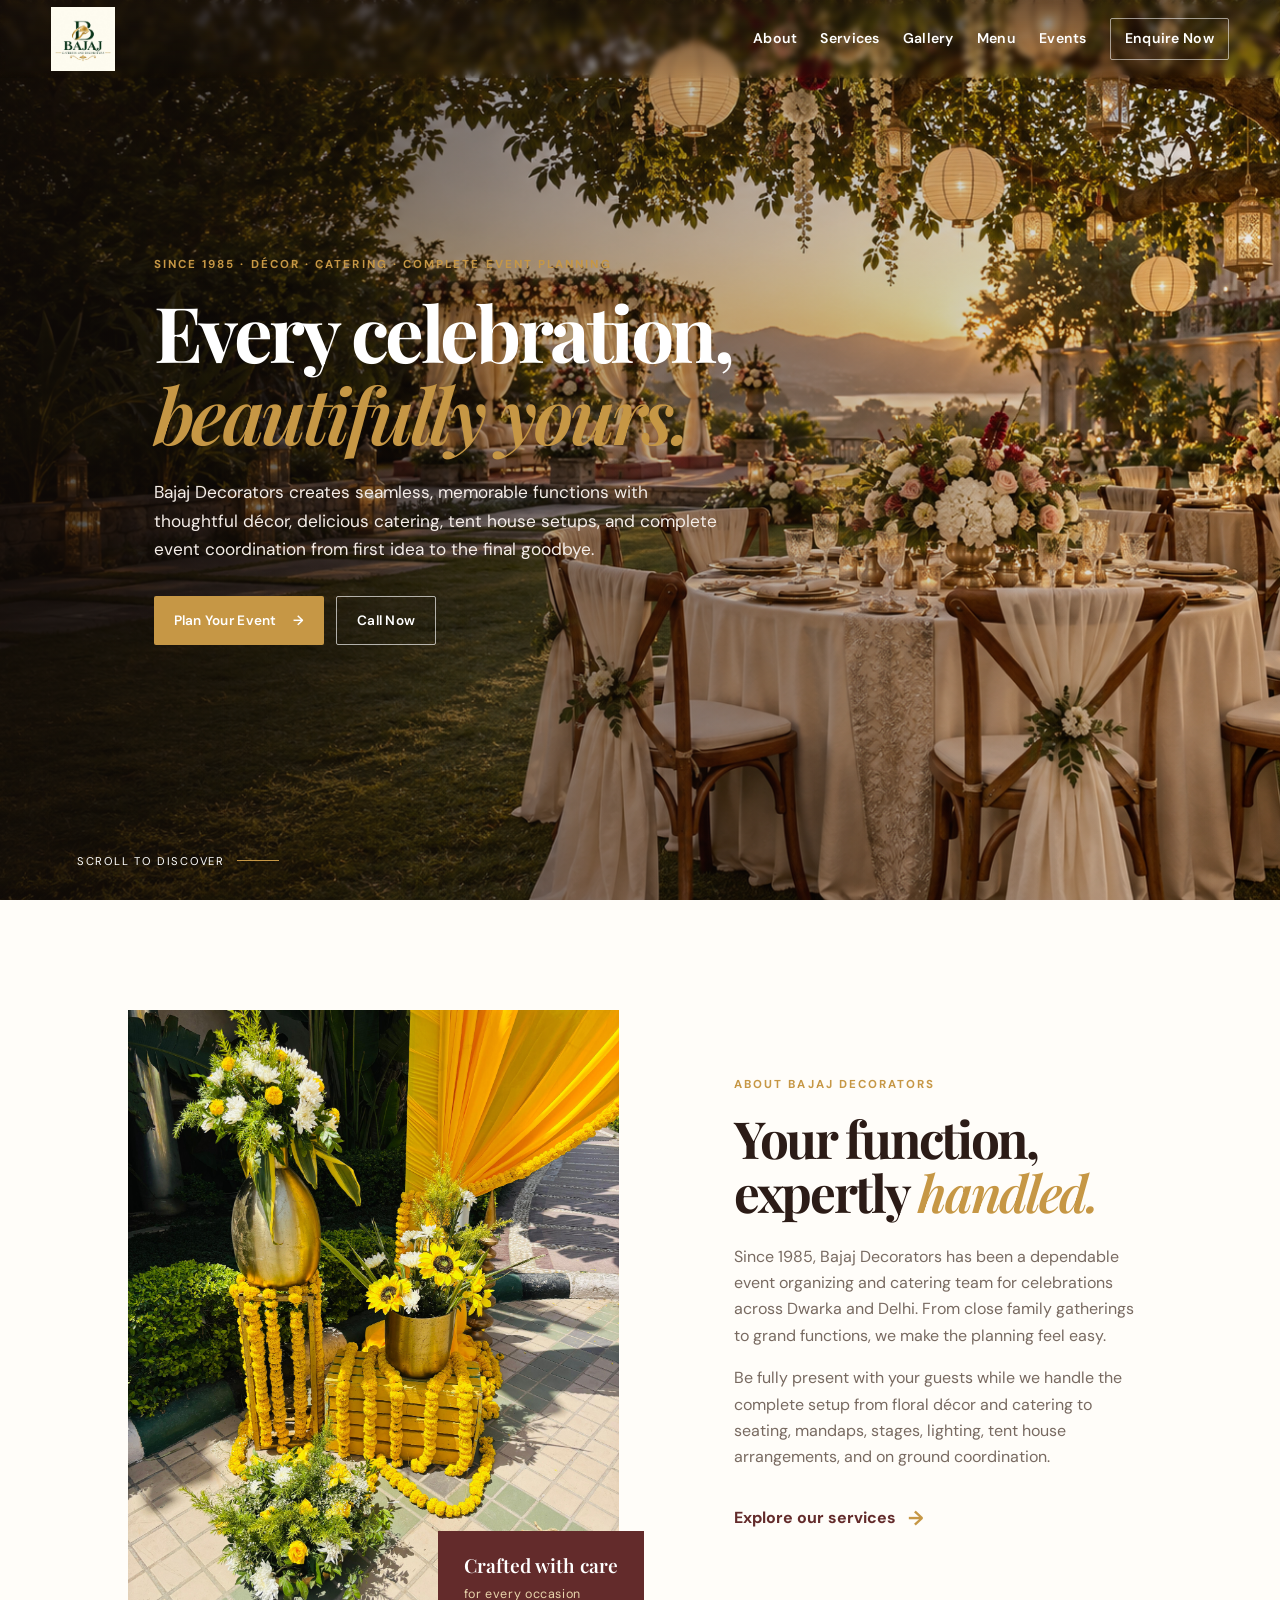
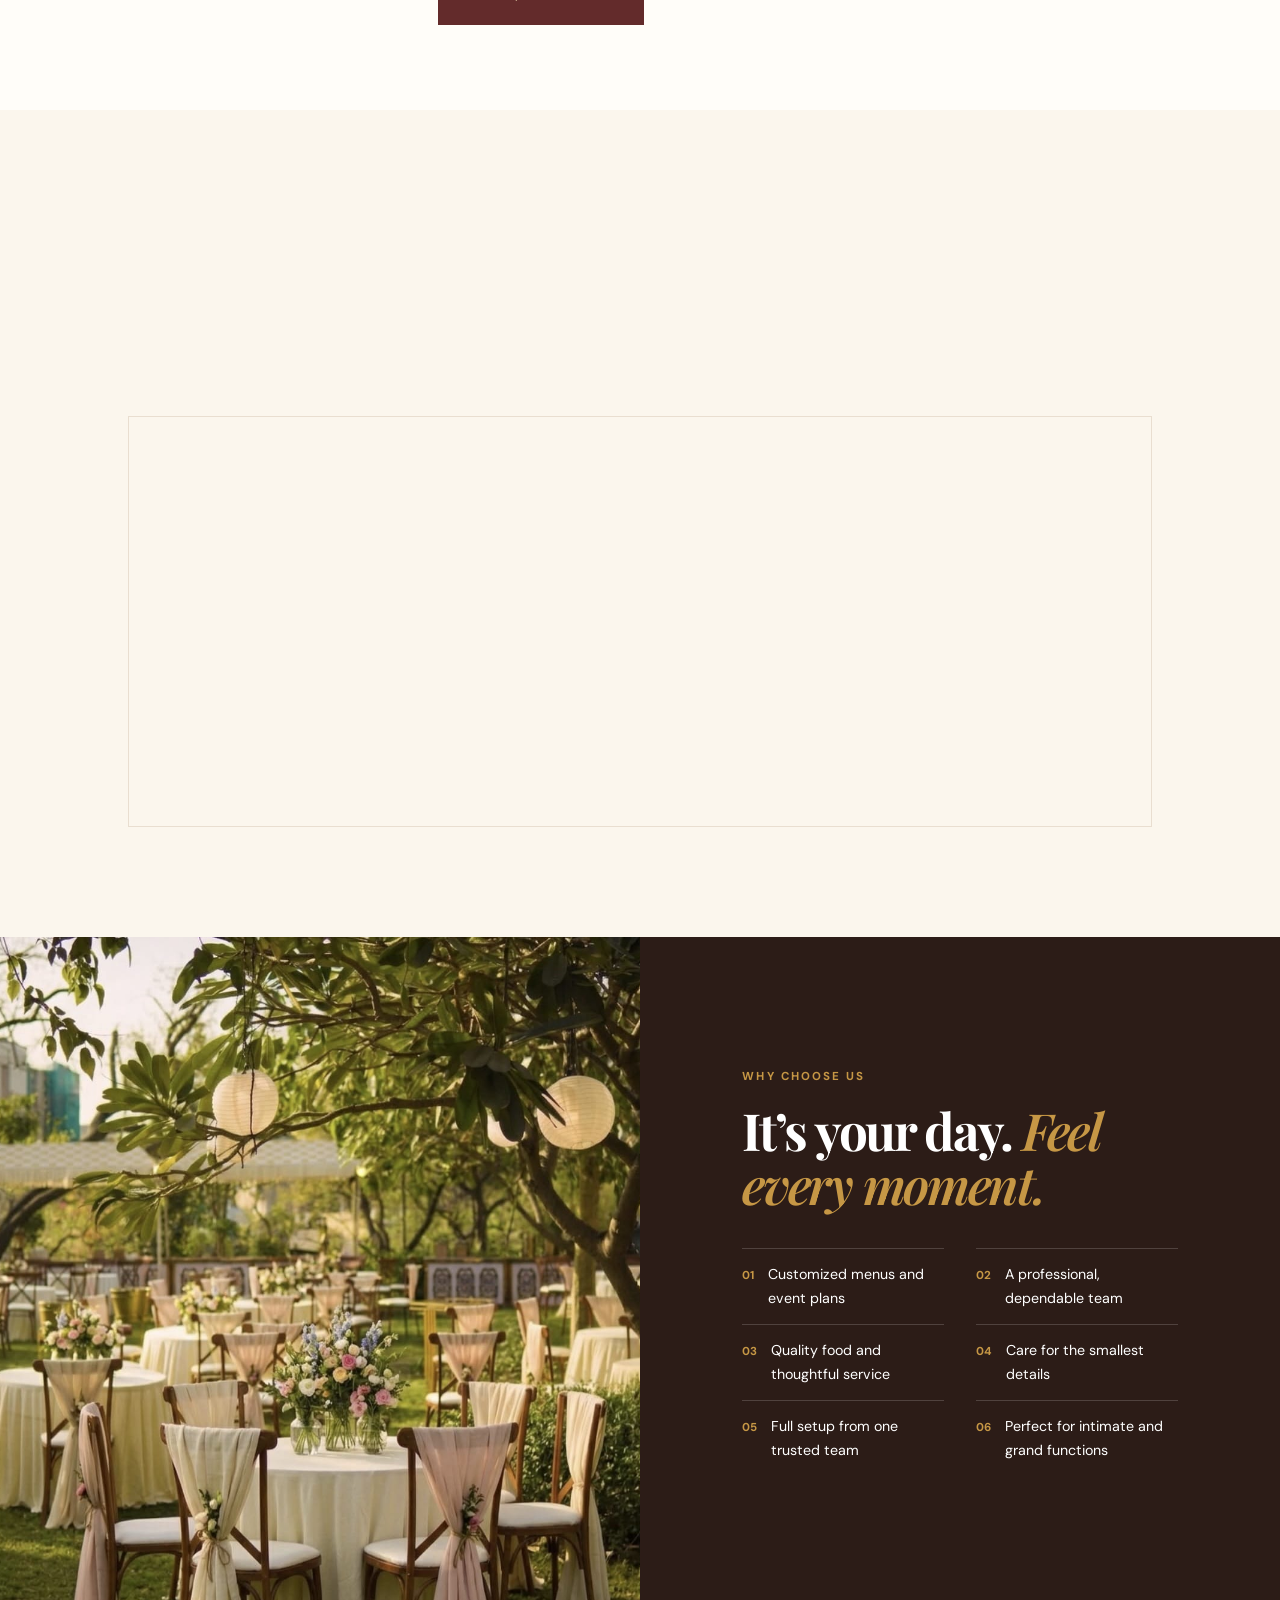
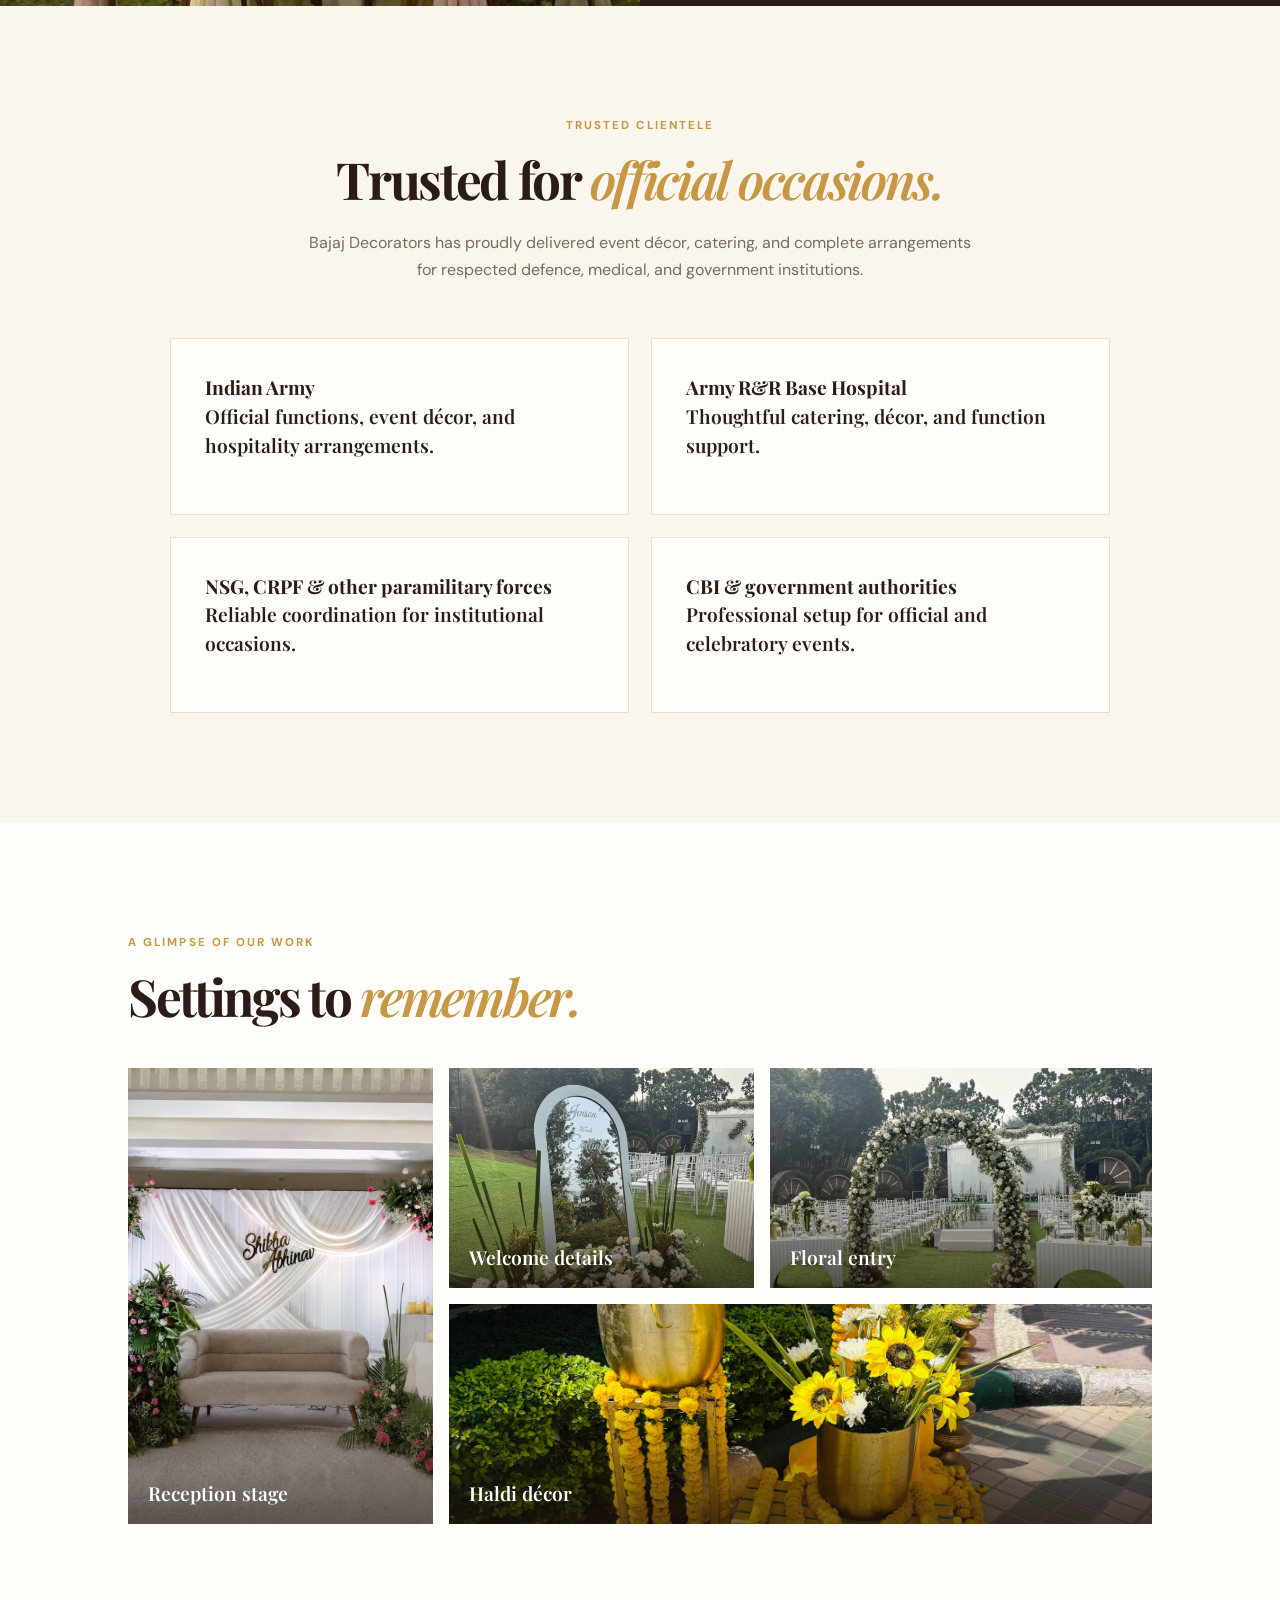
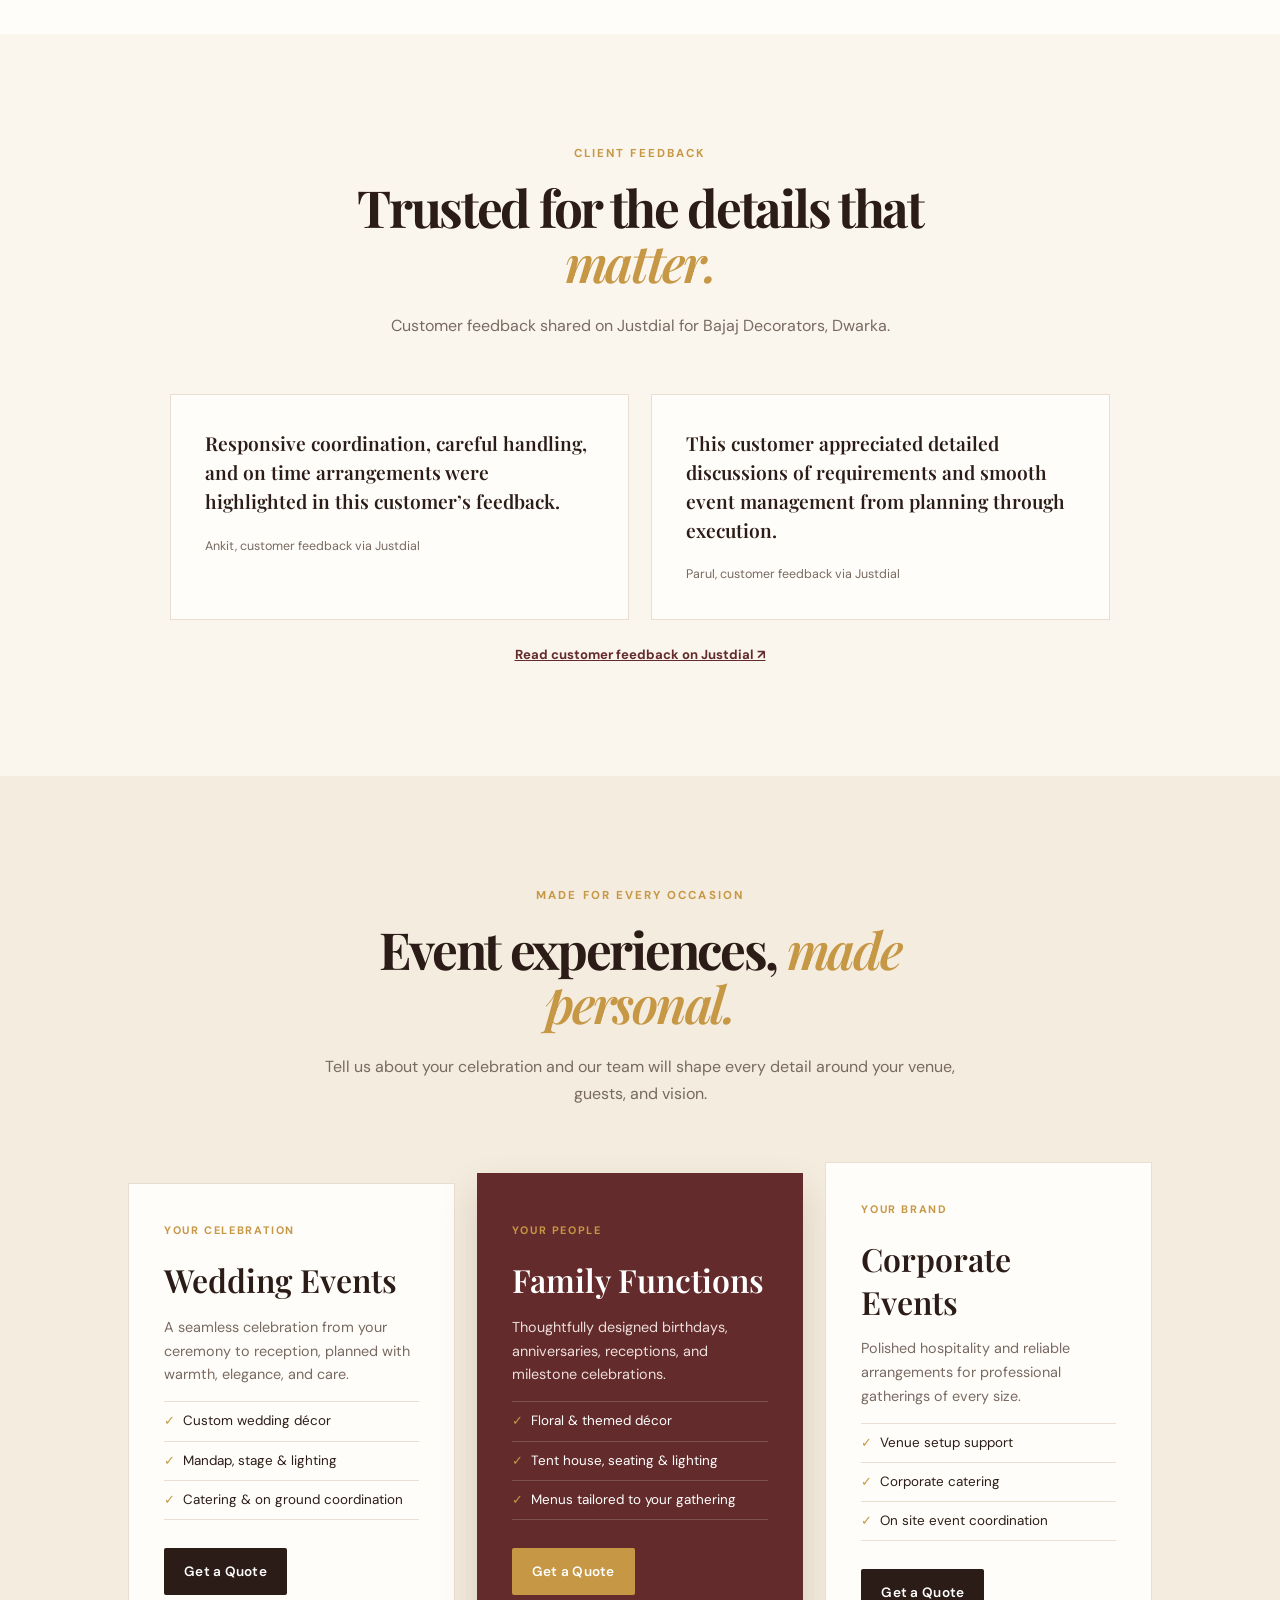
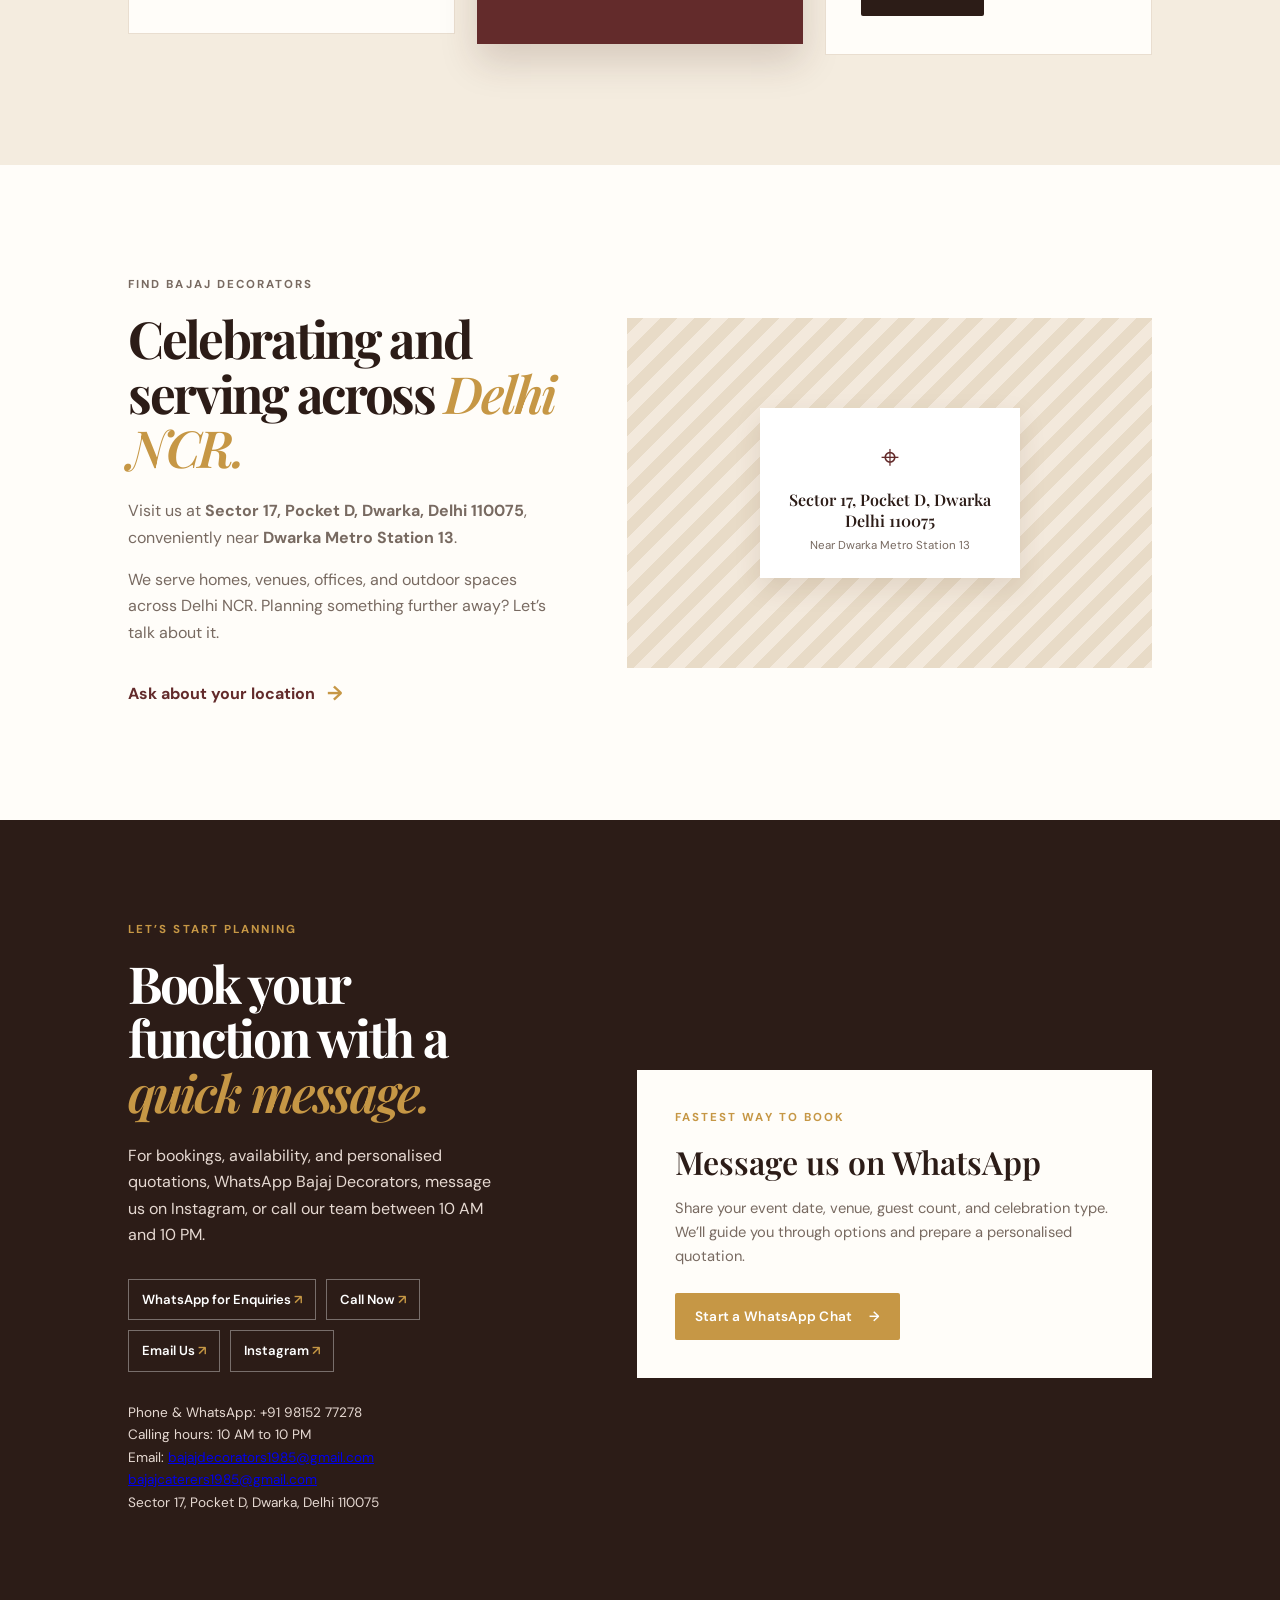
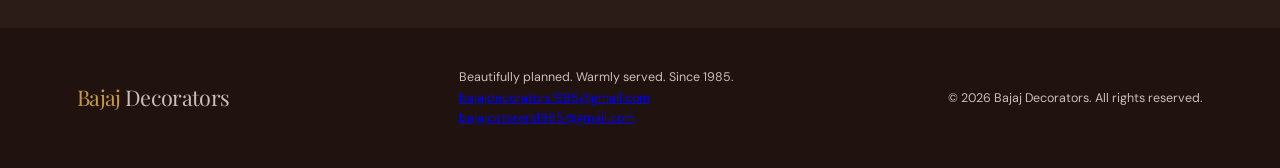
==== commit 1ce326aa: "Update Bajaj logo and founding year to 1985" ====
--- a/index.html
+++ b/index.html
@@ -1 +1 @@
-<!doctype html><html lang="en"><head><meta charset="UTF-8"><meta name="viewport" content="width=device-width, initial-scale=1.0"><meta name="description" content="Bajaj Decorators, wedding décor, catering, tent house setups, and complete event planning in Dwarka, Delhi."><title>Bajaj Decorators | Event Planning & Catering, Dwarka</title><link rel="preconnect" href="https://fonts.googleapis.com"><link rel="preconnect" href="https://fonts.gstatic.com" crossorigin><link href="https://fonts.googleapis.com/css2?family=DM+Sans:wght@400;500;600;700&family=Playfair+Display:wght@600;700&display=swap" rel="stylesheet"><link rel="stylesheet" href="styles.css"><link rel="stylesheet" href="contact-simple.css"></head><body><header class="site-header" id="top"><a class="brand" href="#top" aria-label="Bajaj Decorators home"><span>Bajaj</span> Decorators</a><button class="menu-toggle" aria-label="Open navigation" aria-expanded="false"><span></span><span></span><span></span></button><nav class="nav" aria-label="Main navigation"><a href="#about">About</a><a href="#services">Services</a><a href="#gallery">Gallery</a><a href="#packages">Events</a><a href="#contact" class="nav-cta">Enquire Now</a></nav></header><main><section class="hero hero-crisp"><div class="hero-content reveal"><p class="eyebrow">Since 2016 · Décor · Catering · Complete Event Planning</p><h1>Every celebration, <em>beautifully yours.</em></h1><p class="hero-copy">Bajaj Decorators creates seamless, memorable functions with thoughtful décor, delicious catering, tent house setups, and complete event coordination from first idea to the final goodbye.</p><div class="hero-actions"><a class="button button-gold" href="#contact">Plan Your Event <span>→</span></a><a class="button button-outline" href="tel:+919815277278">Call Now</a></div></div><div class="hero-scroll">Scroll to discover <span></span></div></section><section class="intro section" id="about"><div class="intro-image reveal"><img src="haldi-floral-decor.jpg" alt="Yellow floral décor for a celebration"><div class="image-note">Crafted with care<br><span>for every occasion</span></div></div><div class="intro-copy reveal"><p class="eyebrow">About Bajaj Decorators</p><h2>Your function, expertly <em>handled.</em></h2><p>Since 2016, Bajaj Decorators has been a dependable event organizing and catering team for celebrations across Dwarka and Delhi. From close family gatherings to grand functions, we make the planning feel easy.</p><p>Be fully present with your guests while we handle the complete setup from floral décor and catering to seating, mandaps, stages, lighting, tent house arrangements, and on ground coordination.</p><a href="#services" class="text-link">Explore our services <span>→</span></a></div></section><section class="services section" id="services"><div class="section-heading center reveal"><p class="eyebrow">Everything under one roof</p><h2>Celebrations made <em>simple.</em></h2><p>One trusted team, every detail considered.</p></div><div class="service-grid"><article class="service-card reveal"><span>01</span><h3>Wedding Décor & Catering</h3><p>Beautifully styled weddings paired with menus that delight every guest.</p></article><article class="service-card reveal"><span>02</span><h3>Mandap, Stage & Reception</h3><p>Graceful mandaps, statement stages, reception décor, and full arrangements.</p></article><article class="service-card reveal"><span>03</span><h3>Birthdays & Anniversaries</h3><p>Personal, joyful celebrations designed around your favourite people.</p></article><article class="service-card reveal"><span>04</span><h3>Corporate Events</h3><p>Professional gatherings with polished hospitality and easy coordination.</p></article><article class="service-card reveal"><span>05</span><h3>Floral Décor & Lighting</h3><p>Atmospheric floral styling, elegant lighting, seating, and beautiful details.</p></article><article class="service-card reveal"><span>06</span><h3>Tent House & Full Setup</h3><p>Complete tent house arrangements and one trusted team for your function.</p></article></div></section><section class="why-us"><div class="why-image"><img src="outdoor-celebration.jpg" alt="Outdoor celebration table setup with floral décor"></div><div class="why-content reveal"><p class="eyebrow">Why choose us</p><h2>It’s your day. <em>Feel every moment.</em></h2><div class="reasons"><div><b>01</b><p>Customized menus and event plans</p></div><div><b>02</b><p>A professional, dependable team</p></div><div><b>03</b><p>Quality food and thoughtful service</p></div><div><b>04</b><p>Care for the smallest details</p></div><div><b>05</b><p>Full setup from one trusted team</p></div><div><b>06</b><p>Perfect for intimate and grand functions</p></div></div></div></section><section class="reviews section client-trust" id="clients"><div class="section-heading center reveal"><p class="eyebrow">Trusted clientele</p><h2>Trusted for <em>official occasions.</em></h2><p>Bajaj Decorators has proudly delivered event décor, catering, and complete arrangements for respected defence, medical, and government institutions.</p></div><div class="review-grid"><article class="review-card reveal"><p><strong>Indian Army</strong><br>Official functions, event décor, and hospitality arrangements.</p></article><article class="review-card reveal"><p><strong>Army R&amp;R Base Hospital</strong><br>Thoughtful catering, décor, and function support.</p></article><article class="review-card reveal"><p><strong>NSG, CRPF &amp; other paramilitary forces</strong><br>Reliable coordination for institutional occasions.</p></article><article class="review-card reveal"><p><strong>CBI &amp; government authorities</strong><br>Professional setup for official and celebratory events.</p></article></div></section><section class="gallery section" id="gallery"><div class="section-heading reveal"><p class="eyebrow">A glimpse of our work</p><h2>Settings to <em>remember.</em></h2></div><div class="gallery-grid"><figure class="gallery-item tall reveal"><img src="reception-stage-decor.jpg" alt="Elegant floral reception stage décor"><figcaption>Reception stage</figcaption></figure><figure class="gallery-item reveal"><img src="welcome-mirror-decor.jpg" alt="Floral welcome mirror for a wedding event"><figcaption>Welcome details</figcaption></figure><figure class="gallery-item reveal"><img src="floral-entry-arch.jpg" alt="White floral entry arch at an outdoor event"><figcaption>Floral entry</figcaption></figure><figure class="gallery-item wide reveal"><img src="haldi-floral-decor.jpg" alt="Yellow floral décor at a celebration"><figcaption>Haldi décor</figcaption></figure></div></section><section class="reviews section" id="reviews"><div class="section-heading center reveal"><p class="eyebrow">Client feedback</p><h2>Trusted for the details that <em>matter.</em></h2><p>Customer feedback shared on Justdial for Bajaj Decorators, Dwarka.</p></div><div class="review-grid"><article class="review-card reveal"><p>Responsive coordination, careful handling, and on time arrangements were highlighted in this customer’s feedback.</p><footer>Ankit, customer feedback via Justdial</footer></article><article class="review-card reveal"><p>This customer appreciated detailed discussions of requirements and smooth event management from planning through execution.</p><footer>Parul, customer feedback via Justdial</footer></article></div><p class="review-source"><a href="https://www.justdial.com/Delhi/Bajaj-Decorators-Dwarka-Metro-Station-13-Dwarka/011PXX11-XX11-120618015837-C3C9_BZDET" target="_blank" rel="noopener">Read customer feedback on Justdial ↗</a></p></section><section class="packages section" id="packages"><div class="section-heading center reveal"><p class="eyebrow">Made for every occasion</p><h2>Event experiences, <em>made personal.</em></h2><p>Tell us about your celebration and our team will shape every detail around your venue, guests, and vision.</p></div><div class="package-grid"><article class="package-card reveal"><p class="package-type">Your celebration</p><h3>Wedding Events</h3><p class="package-copy">A seamless celebration from your ceremony to reception, planned with warmth, elegance, and care.</p><ul><li>Custom wedding décor</li><li>Mandap, stage & lighting</li><li>Catering & on ground coordination</li></ul><a href="#contact" class="button button-dark">Get a Quote</a></article><article class="package-card featured reveal"><p class="package-type">Your people</p><h3>Family Functions</h3><p class="package-copy">Thoughtfully designed birthdays, anniversaries, receptions, and milestone celebrations.</p><ul><li>Floral & themed décor</li><li>Tent house, seating & lighting</li><li>Menus tailored to your gathering</li></ul><a href="#contact" class="button button-gold">Get a Quote</a></article><article class="package-card reveal"><p class="package-type">Your brand</p><h3>Corporate Events</h3><p class="package-copy">Polished hospitality and reliable arrangements for professional gatherings of every size.</p><ul><li>Venue setup support</li><li>Corporate catering</li><li>On site event coordination</li></ul><a href="#contact" class="button button-dark">Get a Quote</a></article></div></section><section class="location section" id="location"><div class="location-copy reveal"><p class="eyebrow">Find Bajaj Decorators</p><h2>Celebrating and serving across <em>Delhi NCR.</em></h2><p>Visit us at <strong>Sector 17, Pocket D, Dwarka, Delhi 110075</strong>, conveniently near <strong>Dwarka Metro Station 13</strong>.</p><p>We serve homes, venues, offices, and outdoor spaces across Delhi NCR. Planning something further away? Let’s talk about it.</p><a href="#contact" class="text-link">Ask about your location <span>→</span></a></div><div class="map-placeholder reveal"><div><span>⌖</span><b>Sector 17, Pocket D, Dwarka<br>Delhi 110075</b><small>Near Dwarka Metro Station 13</small></div></div></section><section class="contact" id="contact"><div class="contact-inner"><div class="contact-copy reveal"><p class="eyebrow">Let’s start planning</p><h2>Book your function with a <em>quick message.</em></h2><p>For bookings, availability, and personalised quotations, WhatsApp Bajaj Decorators, message us on Instagram, or call our team between 10 AM and 10 PM.</p><div class="quick-links"><a href="https://wa.me/919815277278" target="_blank" rel="noopener">WhatsApp for Enquiries <span>↗</span></a><a href="tel:+919815277278">Call Now <span>↗</span></a><a href="mailto:bajajdecorators1985@gmail.com">Email Us <span>↗</span></a><a href="https://www.instagram.com/baraat.and.battalion?utm_source=ig_web_button_share_sheet&amp;stkn=ZDNlZDc0MzIxNw==" target="_blank" rel="noopener">Instagram <span>↗</span></a></div><p class="contact-details">Phone & WhatsApp: +91 98152 77278<br>Calling hours: 10 AM to 10 PM<br>Email: <a href="mailto:bajajdecorators1985@gmail.com">bajajdecorators1985@gmail.com</a><br><a href="mailto:bajajcaterers1985@gmail.com">bajajcaterers1985@gmail.com</a><br>Sector 17, Pocket D, Dwarka, Delhi 110075</p></div><div class="contact-message reveal"><p class="eyebrow">Fastest way to book</p><h3>Message us on WhatsApp</h3><p>Share your event date, venue, guest count, and celebration type. We’ll guide you through options and prepare a personalised quotation.</p><a class="button button-gold" href="https://wa.me/919815277278" target="_blank" rel="noopener">Start a WhatsApp Chat <span>→</span></a></div></div></section></main><footer><a class="brand" href="#top"><span>Bajaj</span> Decorators</a><p>Beautifully planned. Warmly served. Since 2016.<br><a href="mailto:bajajdecorators1985@gmail.com">bajajdecorators1985@gmail.com</a><br><a href="mailto:bajajcaterers1985@gmail.com">bajajcaterers1985@gmail.com</a></p><p>© <span id="year"></span> Bajaj Decorators. All rights reserved.</p></footer><script src="script.js"></script></body></html>
+<!doctype html><html lang="en"><head><meta charset="UTF-8"><meta name="viewport" content="width=device-width, initial-scale=1.0"><meta name="description" content="Bajaj Decorators, wedding décor, catering, tent house setups, and complete event planning in Dwarka, Delhi."><title>Bajaj Decorators | Event Planning & Catering, Dwarka</title><link rel="preconnect" href="https://fonts.googleapis.com"><link rel="preconnect" href="https://fonts.gstatic.com" crossorigin><link href="https://fonts.googleapis.com/css2?family=DM+Sans:wght@400;500;600;700&family=Playfair+Display:wght@600;700&display=swap" rel="stylesheet"><link rel="stylesheet" href="styles.css"><link rel="stylesheet" href="contact-simple.css"></head><body><header class="site-header" id="top"><a class="brand" href="#top" aria-label="Bajaj Decorators home"><img src="bajaj-caterers-decorators-logo.jpg" alt="Bajaj Caterers and Decorators" width="64" height="64" style="object-fit:contain;display:block"></a><button class="menu-toggle" aria-label="Open navigation" aria-expanded="false"><span></span><span></span><span></span></button><nav class="nav" aria-label="Main navigation"><a href="#about">About</a><a href="#services">Services</a><a href="#gallery">Gallery</a><a href="#packages">Events</a><a href="#contact" class="nav-cta">Enquire Now</a></nav></header><main><section class="hero hero-crisp"><div class="hero-content reveal"><p class="eyebrow">Since 1985 · Décor · Catering · Complete Event Planning</p><h1>Every celebration, <em>beautifully yours.</em></h1><p class="hero-copy">Bajaj Decorators creates seamless, memorable functions with thoughtful décor, delicious catering, tent house setups, and complete event coordination from first idea to the final goodbye.</p><div class="hero-actions"><a class="button button-gold" href="#contact">Plan Your Event <span>→</span></a><a class="button button-outline" href="tel:+919815277278">Call Now</a></div></div><div class="hero-scroll">Scroll to discover <span></span></div></section><section class="intro section" id="about"><div class="intro-image reveal"><img src="haldi-floral-decor.jpg" alt="Yellow floral décor for a celebration"><div class="image-note">Crafted with care<br><span>for every occasion</span></div></div><div class="intro-copy reveal"><p class="eyebrow">About Bajaj Decorators</p><h2>Your function, expertly <em>handled.</em></h2><p>Since 1985, Bajaj Decorators has been a dependable event organizing and catering team for celebrations across Dwarka and Delhi. From close family gatherings to grand functions, we make the planning feel easy.</p><p>Be fully present with your guests while we handle the complete setup from floral décor and catering to seating, mandaps, stages, lighting, tent house arrangements, and on ground coordination.</p><a href="#services" class="text-link">Explore our services <span>→</span></a></div></section><section class="services section" id="services"><div class="section-heading center reveal"><p class="eyebrow">Everything under one roof</p><h2>Celebrations made <em>simple.</em></h2><p>One trusted team, every detail considered.</p></div><div class="service-grid"><article class="service-card reveal"><span>01</span><h3>Wedding Décor & Catering</h3><p>Beautifully styled weddings paired with menus that delight every guest.</p></article><article class="service-card reveal"><span>02</span><h3>Mandap, Stage & Reception</h3><p>Graceful mandaps, statement stages, reception décor, and full arrangements.</p></article><article class="service-card reveal"><span>03</span><h3>Birthdays & Anniversaries</h3><p>Personal, joyful celebrations designed around your favourite people.</p></article><article class="service-card reveal"><span>04</span><h3>Corporate Events</h3><p>Professional gatherings with polished hospitality and easy coordination.</p></article><article class="service-card reveal"><span>05</span><h3>Floral Décor & Lighting</h3><p>Atmospheric floral styling, elegant lighting, seating, and beautiful details.</p></article><article class="service-card reveal"><span>06</span><h3>Tent House & Full Setup</h3><p>Complete tent house arrangements and one trusted team for your function.</p></article></div></section><section class="why-us"><div class="why-image"><img src="outdoor-celebration.jpg" alt="Outdoor celebration table setup with floral décor"></div><div class="why-content reveal"><p class="eyebrow">Why choose us</p><h2>It’s your day. <em>Feel every moment.</em></h2><div class="reasons"><div><b>01</b><p>Customized menus and event plans</p></div><div><b>02</b><p>A professional, dependable team</p></div><div><b>03</b><p>Quality food and thoughtful service</p></div><div><b>04</b><p>Care for the smallest details</p></div><div><b>05</b><p>Full setup from one trusted team</p></div><div><b>06</b><p>Perfect for intimate and grand functions</p></div></div></div></section><section class="reviews section client-trust" id="clients"><div class="section-heading center reveal"><p class="eyebrow">Trusted clientele</p><h2>Trusted for <em>official occasions.</em></h2><p>Bajaj Decorators has proudly delivered event décor, catering, and complete arrangements for respected defence, medical, and government institutions.</p></div><div class="review-grid"><article class="review-card reveal"><p><strong>Indian Army</strong><br>Official functions, event décor, and hospitality arrangements.</p></article><article class="review-card reveal"><p><strong>Army R&amp;R Base Hospital</strong><br>Thoughtful catering, décor, and function support.</p></article><article class="review-card reveal"><p><strong>NSG, CRPF &amp; other paramilitary forces</strong><br>Reliable coordination for institutional occasions.</p></article><article class="review-card reveal"><p><strong>CBI &amp; government authorities</strong><br>Professional setup for official and celebratory events.</p></article></div></section><section class="gallery section" id="gallery"><div class="section-heading reveal"><p class="eyebrow">A glimpse of our work</p><h2>Settings to <em>remember.</em></h2></div><div class="gallery-grid"><figure class="gallery-item tall reveal"><img src="reception-stage-decor.jpg" alt="Elegant floral reception stage décor"><figcaption>Reception stage</figcaption></figure><figure class="gallery-item reveal"><img src="welcome-mirror-decor.jpg" alt="Floral welcome mirror for a wedding event"><figcaption>Welcome details</figcaption></figure><figure class="gallery-item reveal"><img src="floral-entry-arch.jpg" alt="White floral entry arch at an outdoor event"><figcaption>Floral entry</figcaption></figure><figure class="gallery-item wide reveal"><img src="haldi-floral-decor.jpg" alt="Yellow floral décor at a celebration"><figcaption>Haldi décor</figcaption></figure></div></section><section class="reviews section" id="reviews"><div class="section-heading center reveal"><p class="eyebrow">Client feedback</p><h2>Trusted for the details that <em>matter.</em></h2><p>Customer feedback shared on Justdial for Bajaj Decorators, Dwarka.</p></div><div class="review-grid"><article class="review-card reveal"><p>Responsive coordination, careful handling, and on time arrangements were highlighted in this customer’s feedback.</p><footer>Ankit, customer feedback via Justdial</footer></article><article class="review-card reveal"><p>This customer appreciated detailed discussions of requirements and smooth event management from planning through execution.</p><footer>Parul, customer feedback via Justdial</footer></article></div><p class="review-source"><a href="https://www.justdial.com/Delhi/Bajaj-Decorators-Dwarka-Metro-Station-13-Dwarka/011PXX11-XX11-120618015837-C3C9_BZDET" target="_blank" rel="noopener">Read customer feedback on Justdial ↗</a></p></section><section class="packages section" id="packages"><div class="section-heading center reveal"><p class="eyebrow">Made for every occasion</p><h2>Event experiences, <em>made personal.</em></h2><p>Tell us about your celebration and our team will shape every detail around your venue, guests, and vision.</p></div><div class="package-grid"><article class="package-card reveal"><p class="package-type">Your celebration</p><h3>Wedding Events</h3><p class="package-copy">A seamless celebration from your ceremony to reception, planned with warmth, elegance, and care.</p><ul><li>Custom wedding décor</li><li>Mandap, stage & lighting</li><li>Catering & on ground coordination</li></ul><a href="#contact" class="button button-dark">Get a Quote</a></article><article class="package-card featured reveal"><p class="package-type">Your people</p><h3>Family Functions</h3><p class="package-copy">Thoughtfully designed birthdays, anniversaries, receptions, and milestone celebrations.</p><ul><li>Floral & themed décor</li><li>Tent house, seating & lighting</li><li>Menus tailored to your gathering</li></ul><a href="#contact" class="button button-gold">Get a Quote</a></article><article class="package-card reveal"><p class="package-type">Your brand</p><h3>Corporate Events</h3><p class="package-copy">Polished hospitality and reliable arrangements for professional gatherings of every size.</p><ul><li>Venue setup support</li><li>Corporate catering</li><li>On site event coordination</li></ul><a href="#contact" class="button button-dark">Get a Quote</a></article></div></section><section class="location section" id="location"><div class="location-copy reveal"><p class="eyebrow">Find Bajaj Decorators</p><h2>Celebrating and serving across <em>Delhi NCR.</em></h2><p>Visit us at <strong>Sector 17, Pocket D, Dwarka, Delhi 110075</strong>, conveniently near <strong>Dwarka Metro Station 13</strong>.</p><p>We serve homes, venues, offices, and outdoor spaces across Delhi NCR. Planning something further away? Let’s talk about it.</p><a href="#contact" class="text-link">Ask about your location <span>→</span></a></div><div class="map-placeholder reveal"><div><span>⌖</span><b>Sector 17, Pocket D, Dwarka<br>Delhi 110075</b><small>Near Dwarka Metro Station 13</small></div></div></section><section class="contact" id="contact"><div class="contact-inner"><div class="contact-copy reveal"><p class="eyebrow">Let’s start planning</p><h2>Book your function with a <em>quick message.</em></h2><p>For bookings, availability, and personalised quotations, WhatsApp Bajaj Decorators, message us on Instagram, or call our team between 10 AM and 10 PM.</p><div class="quick-links"><a href="https://wa.me/919815277278" target="_blank" rel="noopener">WhatsApp for Enquiries <span>↗</span></a><a href="tel:+919815277278">Call Now <span>↗</span></a><a href="mailto:bajajdecorators1985@gmail.com">Email Us <span>↗</span></a><a href="https://www.instagram.com/baraat.and.battalion?utm_source=ig_web_button_share_sheet&amp;stkn=ZDNlZDc0MzIxNw==" target="_blank" rel="noopener">Instagram <span>↗</span></a></div><p class="contact-details">Phone & WhatsApp: +91 98152 77278<br>Calling hours: 10 AM to 10 PM<br>Email: <a href="mailto:bajajdecorators1985@gmail.com">bajajdecorators1985@gmail.com</a><br><a href="mailto:bajajcaterers1985@gmail.com">bajajcaterers1985@gmail.com</a><br>Sector 17, Pocket D, Dwarka, Delhi 110075</p></div><div class="contact-message reveal"><p class="eyebrow">Fastest way to book</p><h3>Message us on WhatsApp</h3><p>Share your event date, venue, guest count, and celebration type. We’ll guide you through options and prepare a personalised quotation.</p><a class="button button-gold" href="https://wa.me/919815277278" target="_blank" rel="noopener">Start a WhatsApp Chat <span>→</span></a></div></div></section></main><footer><a class="brand" href="#top"><span>Bajaj</span> Decorators</a><p>Beautifully planned. Warmly served. Since 1985.<br><a href="mailto:bajajdecorators1985@gmail.com">bajajdecorators1985@gmail.com</a><br><a href="mailto:bajajcaterers1985@gmail.com">bajajcaterers1985@gmail.com</a></p><p>© <span id="year"></span> Bajaj Decorators. All rights reserved.</p></footer><script src="script.js"></script></body></html>
